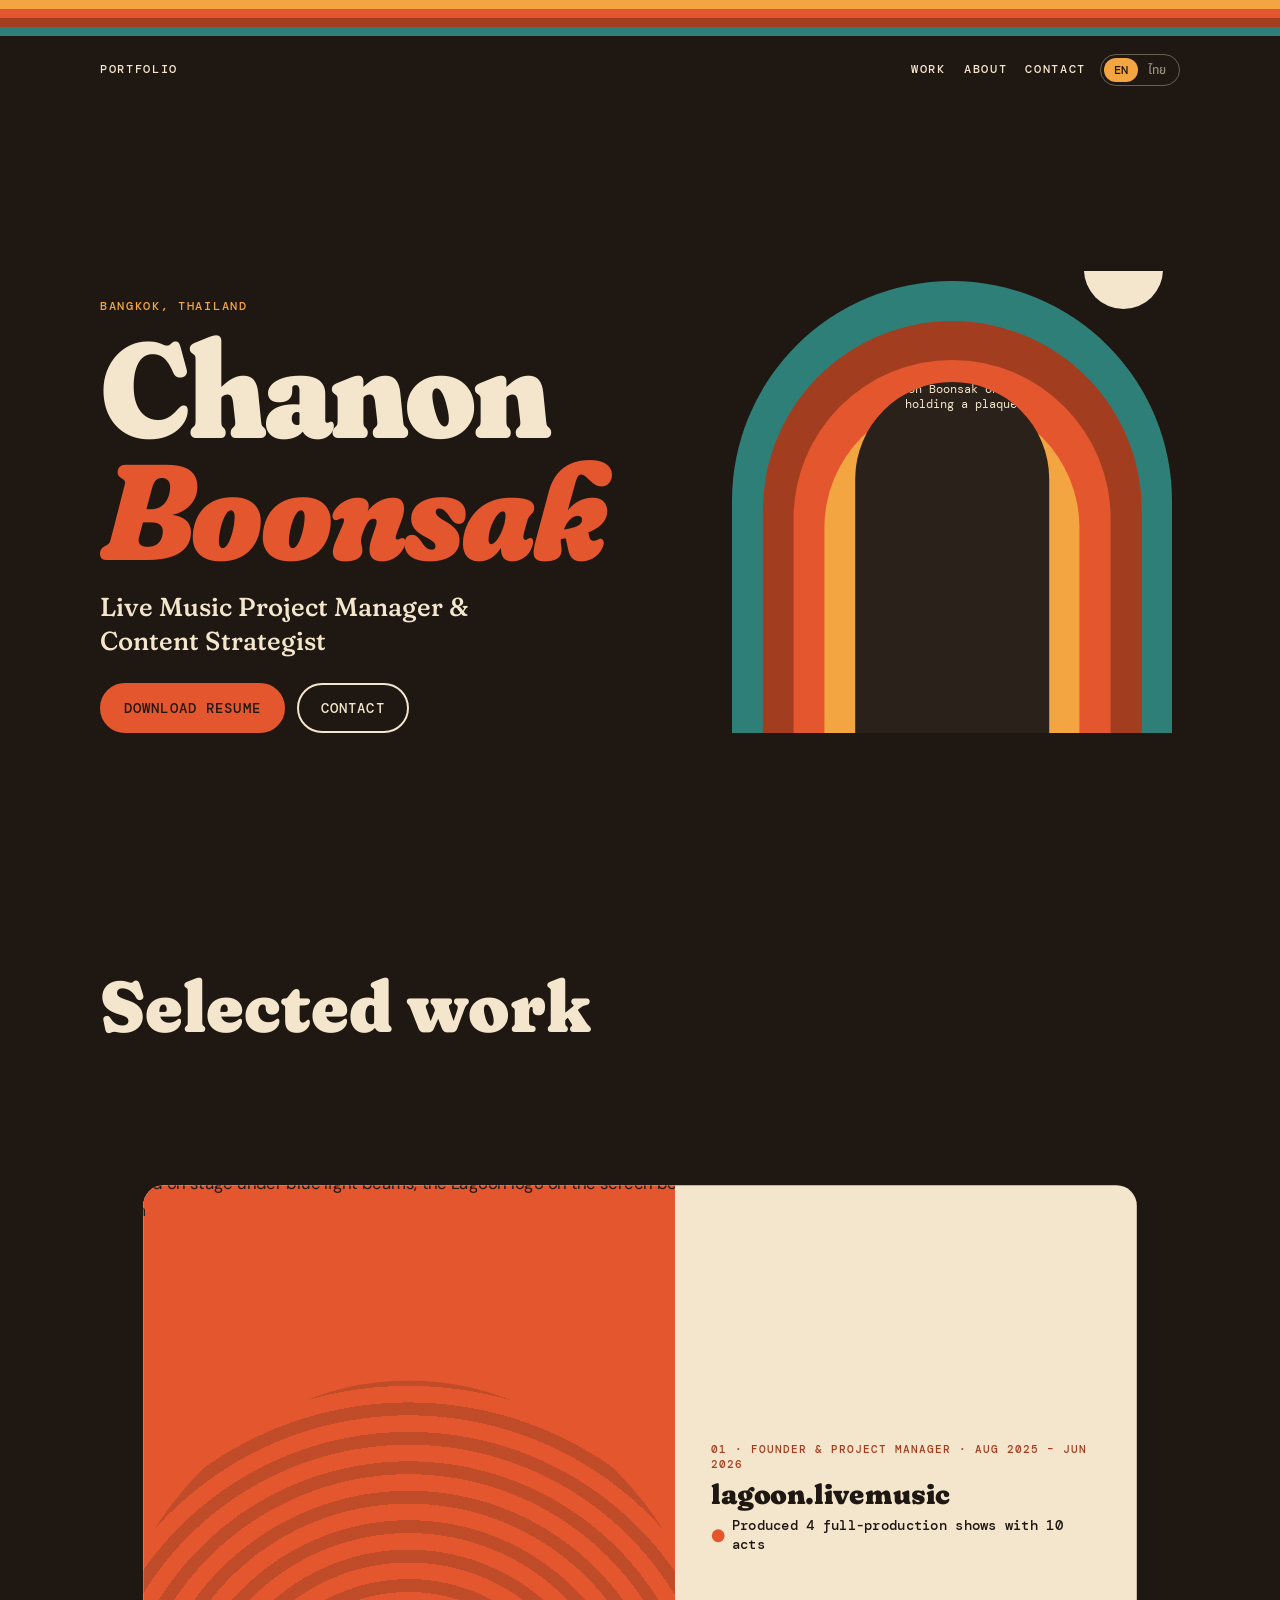
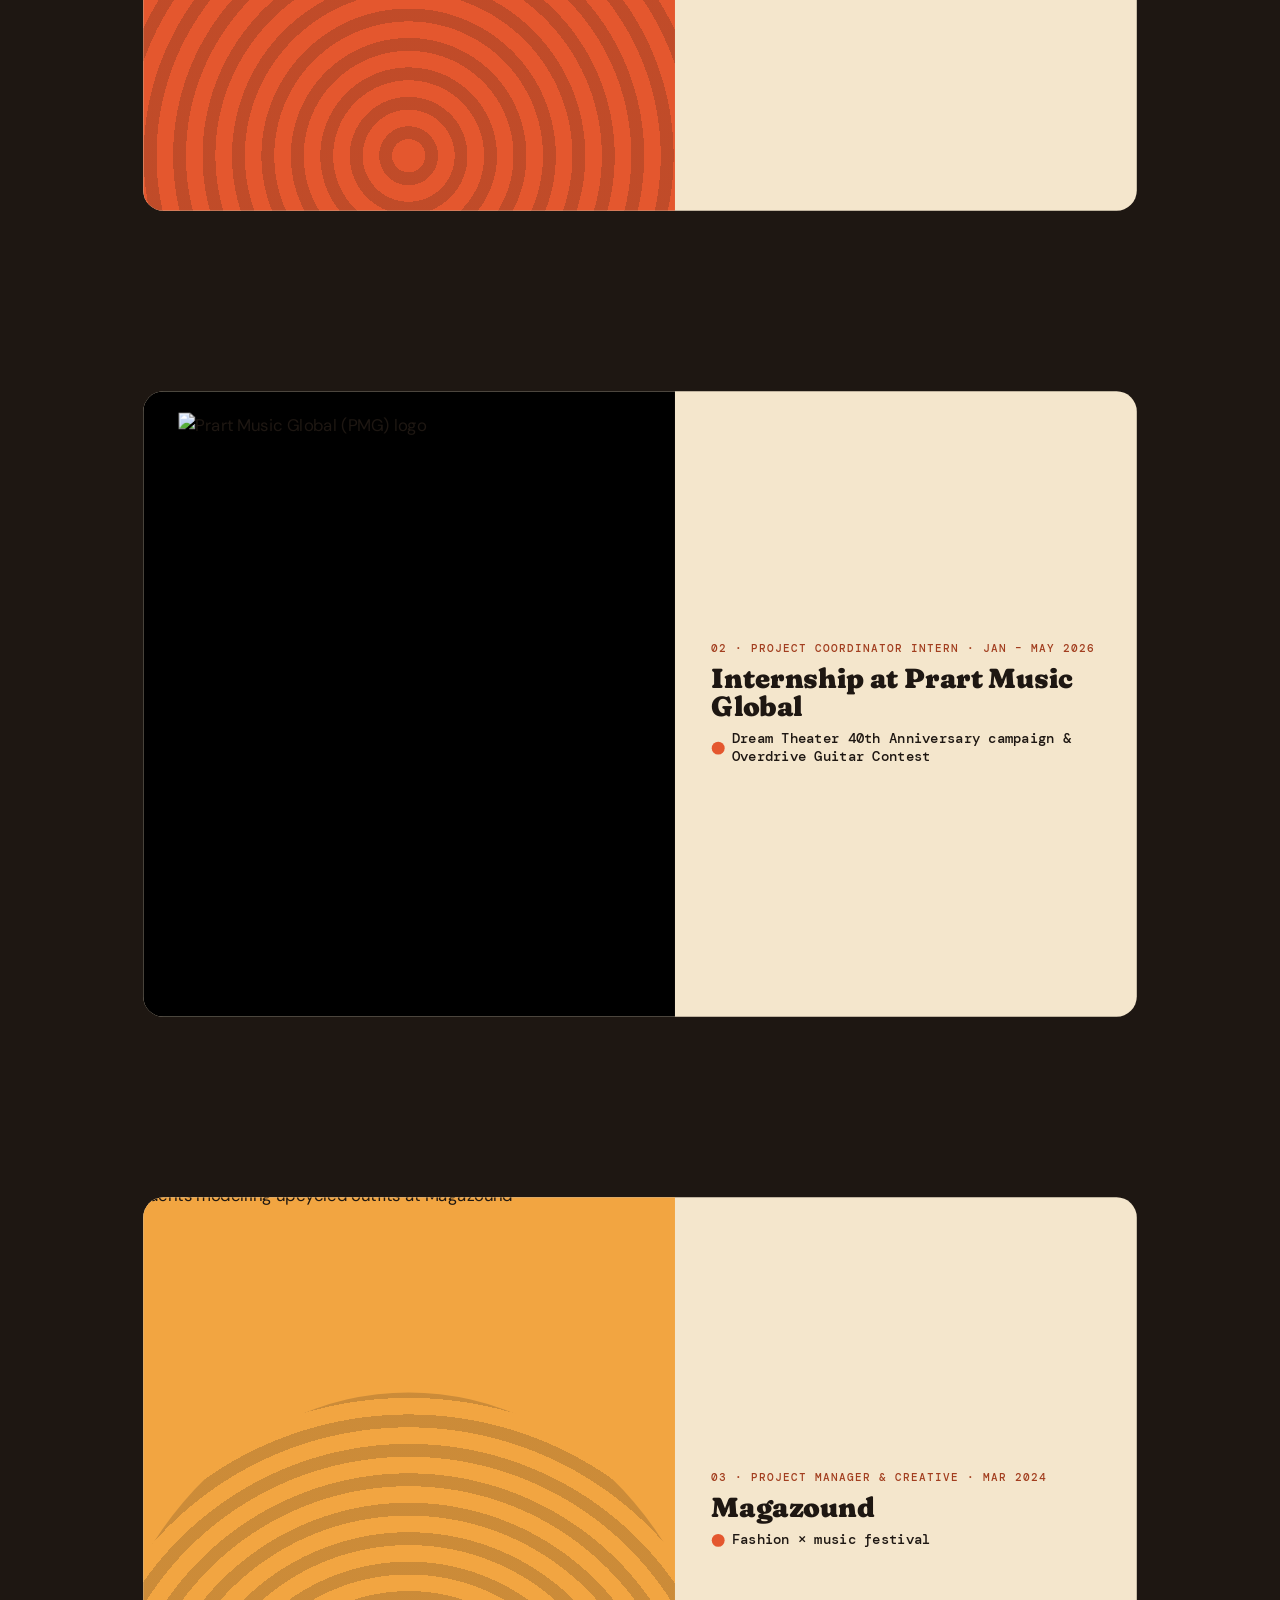
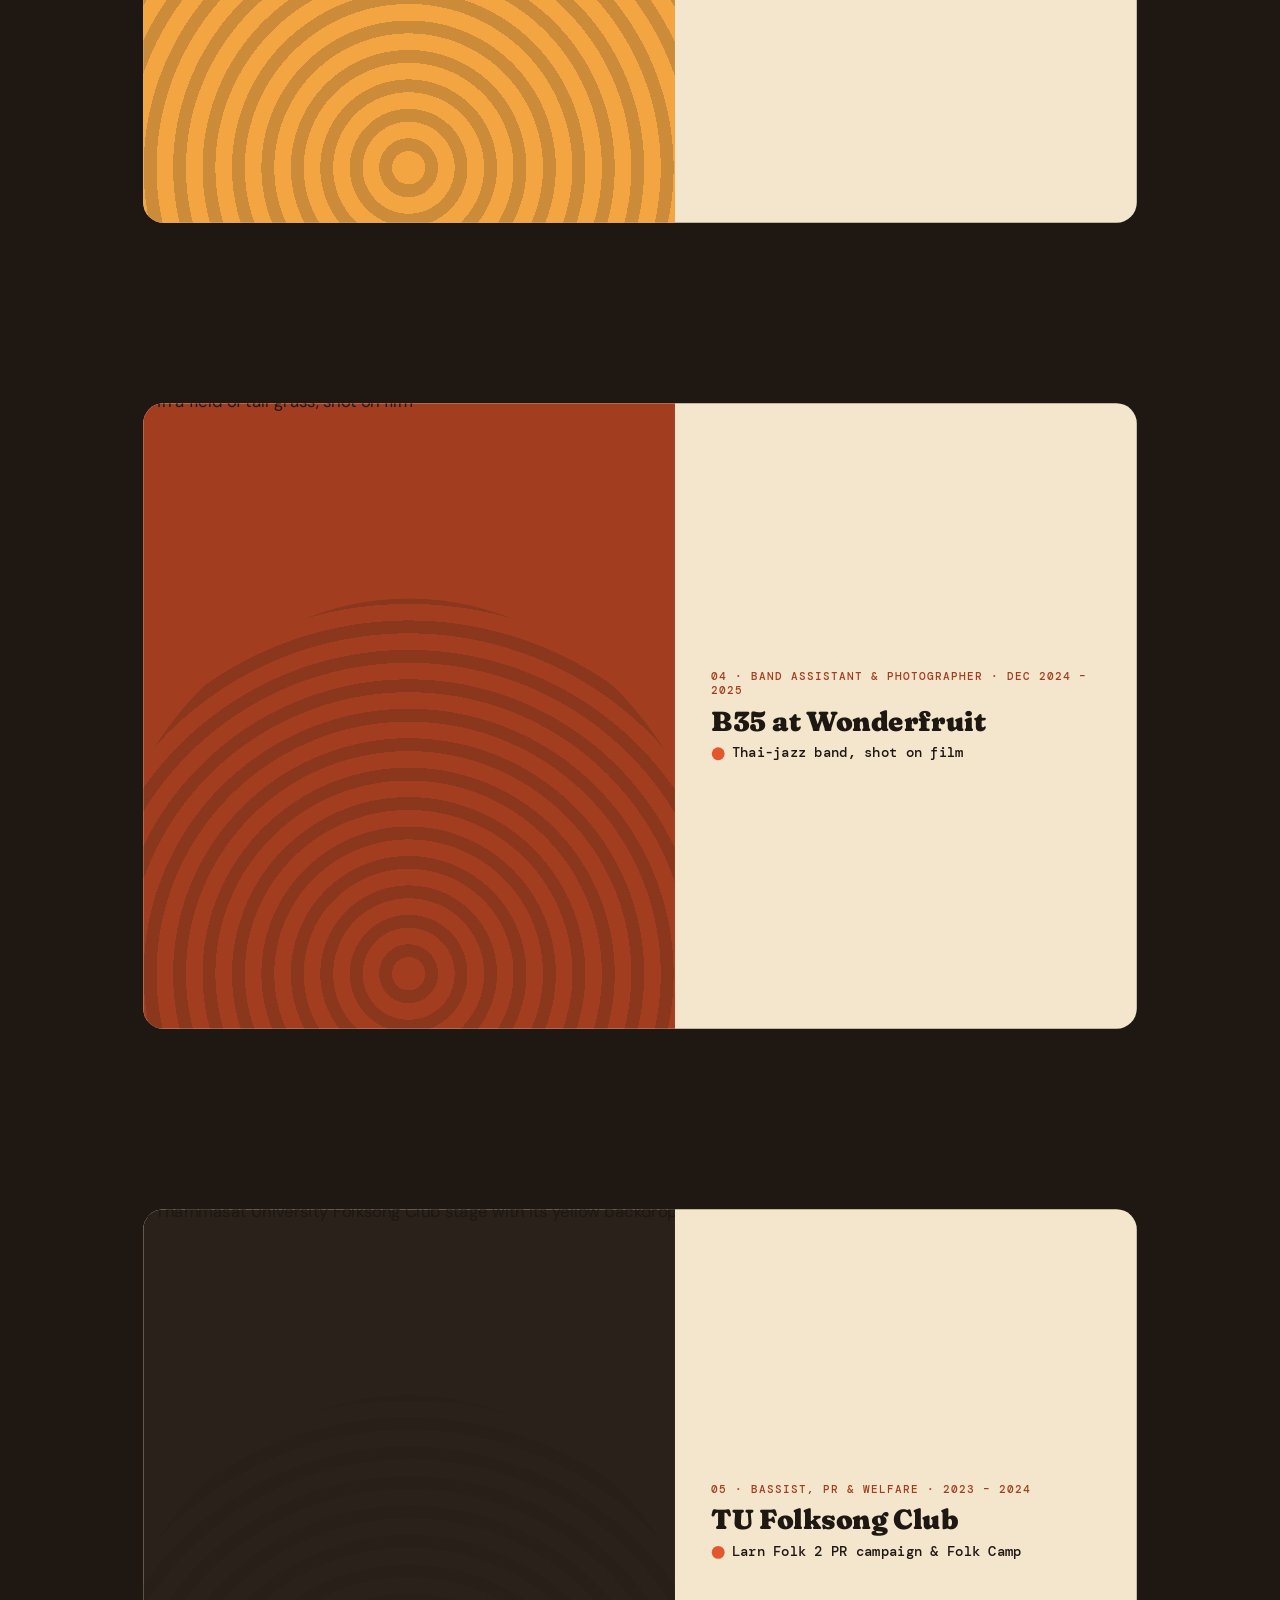
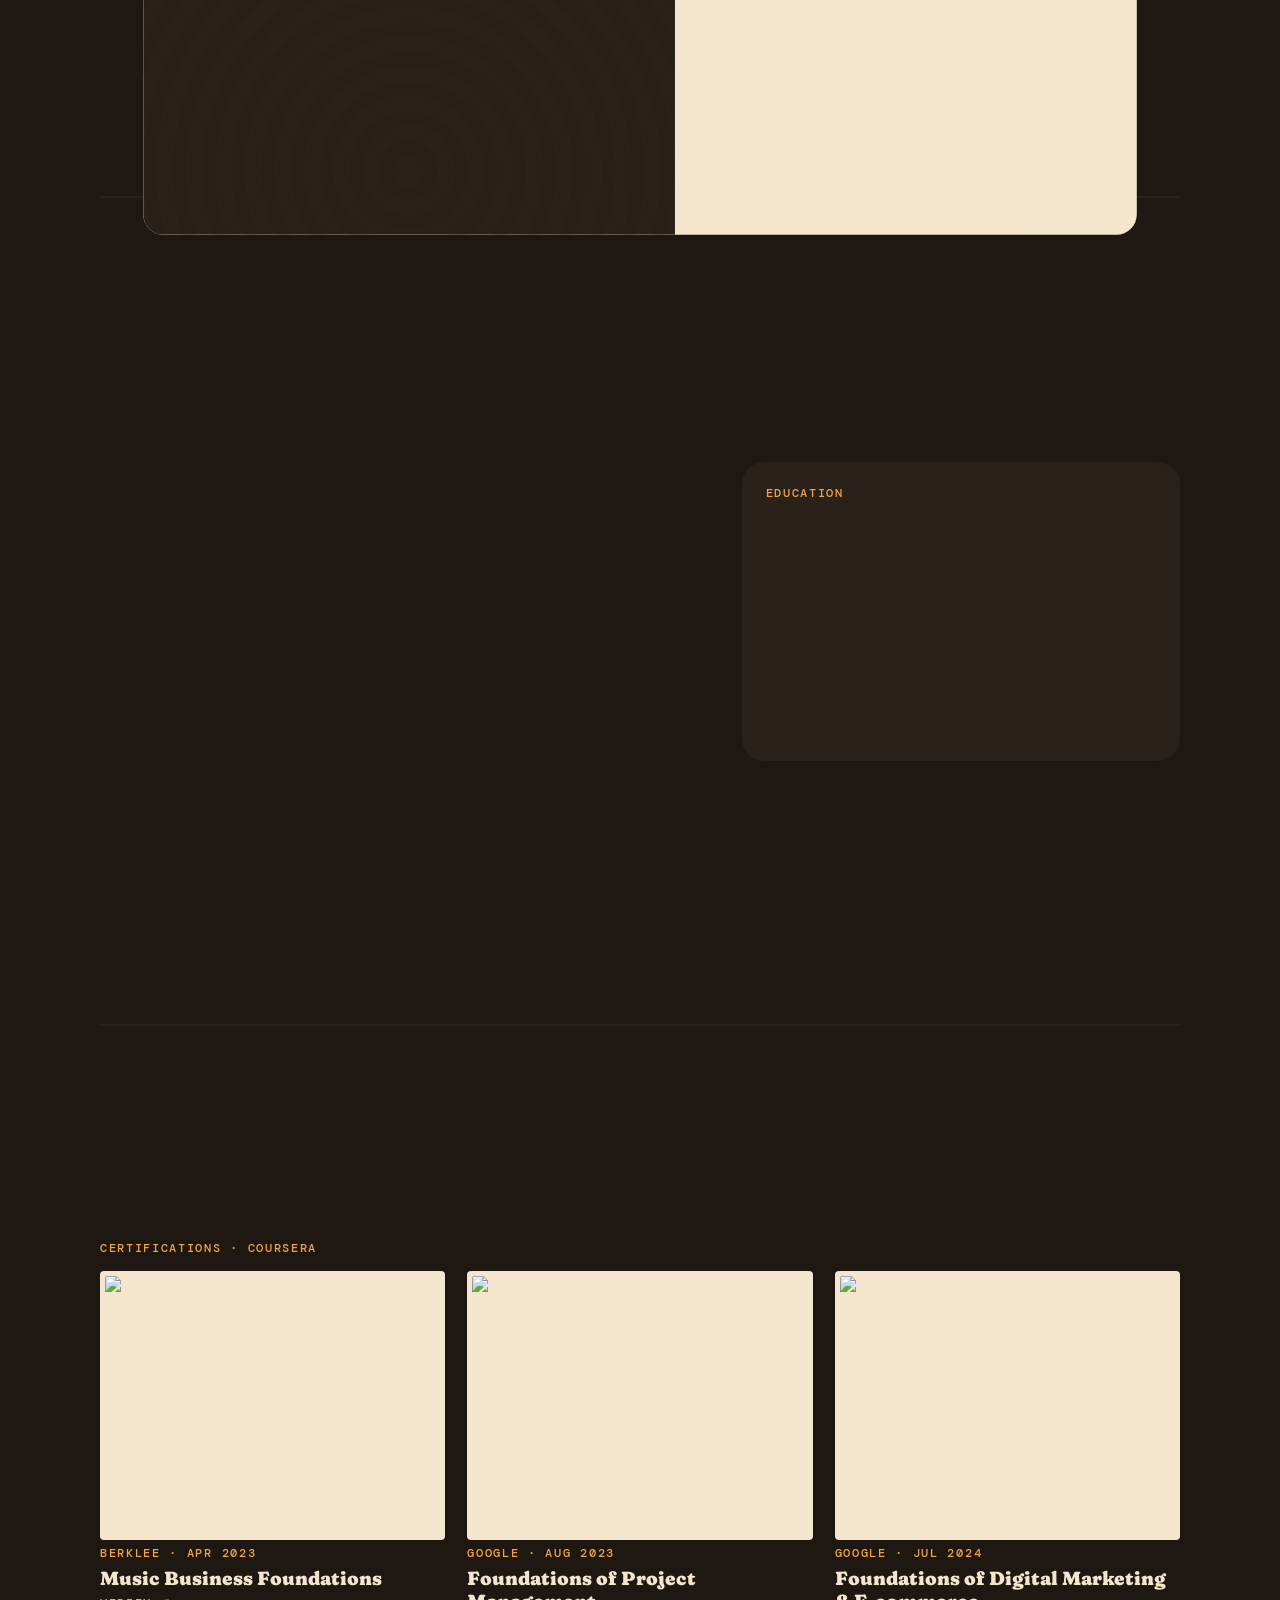
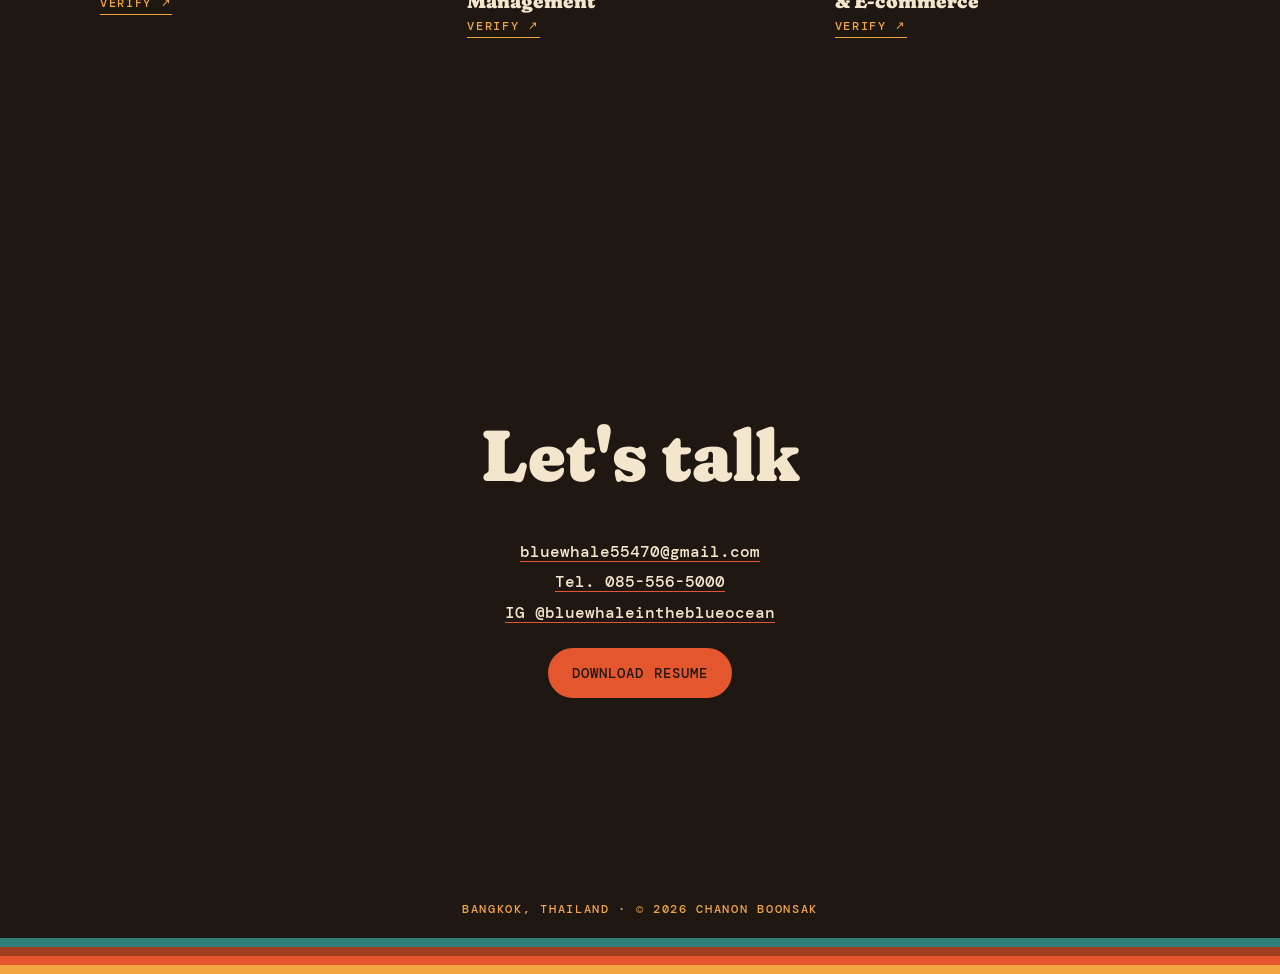
==== index.html @ a5577409 "Experiment: certs slide, no sideways scroll, slides fit screens better Co-Authored-By: Claude Opus 5" ====
<!DOCTYPE html>
<html lang="en" class="snap-home">
<head>
  <meta charset="utf-8">
  <meta name="viewport" content="width=device-width, initial-scale=1">
  <title data-i18n="home.title">Chanon Boonsak (Bluewhale) — Portfolio</title>
  <meta name="description" content="Bangkok-based live music project manager and content strategist. Founder of lagoon.livemusic, content for Dream Theater's 40th Anniversary show at Prart Music Global, and more.">
  <meta property="og:type" content="website">
  <meta property="og:site_name" content="Chanon Boonsak · Portfolio">
  <meta property="og:title" content="Chanon Boonsak (Bluewhale) — Portfolio">
  <meta property="og:description" content="Bangkok-based live music project manager and content strategist. Founder of lagoon.livemusic, content for Dream Theater's 40th Anniversary show at Prart Music Global, and more.">
  <meta property="og:url" content="https://whalito21.github.io/portfolio/">
  <meta property="og:image" content="https://whalito21.github.io/portfolio/assets/images/og-image.jpg">
  <meta property="og:image:width" content="1200">
  <meta property="og:image:height" content="630">
  <meta name="twitter:card" content="summary_large_image">
  <link rel="icon" href="assets/favicon.svg" type="image/svg+xml">
  <link rel="preconnect" href="https://fonts.googleapis.com">
  <link rel="preconnect" href="https://fonts.gstatic.com" crossorigin>
  <link href="https://fonts.googleapis.com/css2?family=Fraunces:opsz,wght,SOFT,WONK@9..144,500..900,100,1&family=DM+Mono:wght@400;500&family=DM+Sans:opsz,wght@9..40,400..600&family=Anuphan:wght@400..600&family=Chonburi&display=swap" rel="stylesheet">
  <link rel="stylesheet" href="css/styles.css?v=52">
  <script>try{if(localStorage.getItem('lang')==='th'){document.documentElement.lang='th';document.documentElement.classList.add('i18n-pending')}}catch(e){}</script>
</head>
<body>
  <div class="stripes" aria-hidden="true"></div>

  <div class="wrap">
    <header class="bar">
      <a class="label" href="#top" data-i18n="nav.portfolio">Portfolio</a>
      <nav class="label" aria-label="Main">
        <a href="#work" data-i18n="nav.work">Work</a>
        <a href="#about" data-i18n="nav.about">About</a>
        <a href="#contact" data-i18n="nav.contact">Contact</a>
      </nav>
      <button class="lang-toggle" type="button" aria-label="เปลี่ยนเป็นภาษาไทย"><span lang="en">EN</span><span lang="th">ไทย</span></button>
    </header>

    <main id="top">
      <!-- HERO -->
      <section class="hero">
        <div class="hero__text">
          <span class="label" data-i18n="home.where">Bangkok, Thailand</span>
          <h1 class="name-swap" aria-label="Chanon Boonsak, ชนน บุญศักดิ์">
            <span class="name-swap__en" lang="en" aria-hidden="true">Chanon<br><em>Boonsak</em></span>
            <span class="name-swap__th" lang="th" aria-hidden="true">ชนน<br><em>บุญศักดิ์</em></span>
          </h1>
          <p class="hero__role">Live Music Project Manager &amp; Content Strategist</p>
          <div class="cta">
            <a class="btn btn--solid" href="resume.pdf" download data-i18n="home.resume">Download Resume</a>
            <a class="btn" href="#contact" data-i18n="home.contactBtn">Contact</a>
          </div>
        </div>
        <div class="arch">
          <div class="arch__ring"></div>
          <div class="arch__ring"></div>
          <div class="arch__ring"></div>
          <div class="arch__ring"></div>
          <div class="arch__ring arch__photo"><img src="assets/images/home/me.jpg?v=3" width="450" height="810" alt="Chanon Boonsak on stage holding a plaque"></div>
          <div class="arch__sun"></div>
        </div>
      </section>

      <!-- SELECTED WORK -->
      <section class="work" id="work">
        <h2 class="section-title" data-i18n="home.work">Selected work</h2>
        <div class="cards">
          <a class="card" href="projects/lagoon.html">
            <div class="card__cover cover--orange"><img src="assets/images/lagoon/stage-lagoon-beams.jpg" width="1200" height="800" loading="lazy" alt="Band on stage under blue light beams, the Lagoon logo on the screen behind them"></div>
            <div class="card__meta">
              <span class="label" data-i18n="home.c1.meta">01 · Founder &amp; Project Manager · Aug 2025 – Jun 2026</span>
              <h3>lagoon.livemusic</h3>
              <span class="result" data-i18n="home.c1.result">Produced 4 full-production shows with 10 acts</span>
            </div>
          </a>

          <a class="card" href="projects/pmg-dream-theater.html">
            <div class="card__cover cover--teal card__cover--logo"><img src="assets/images/pmg/pmg-logo.jpg?v=2" width="600" height="433" loading="lazy" alt="Prart Music Global (PMG) logo"></div>
            <div class="card__meta">
              <span class="label" data-i18n="home.c2.meta">02 · Project Coordinator Intern · Jan – May 2026</span>
              <h3 data-i18n="home.c2.title">Internship at Prart Music Global</h3>
              <span class="result" data-i18n="home.c2.result">Dream Theater 40th Anniversary campaign &amp; Overdrive Guitar Contest</span>
            </div>
          </a>

          <a class="card" href="projects/magazound.html">
            <div class="card__cover cover--mustard"><img src="assets/images/magazound/fashion-show.jpg" width="1200" height="800" loading="lazy" alt="Students modelling upcycled outfits at Magazound"></div>
            <div class="card__meta">
              <span class="label" data-i18n="home.c3.meta">03 · Project Manager &amp; Creative · Mar 2024</span>
              <h3>Magazound</h3>
              <span class="result" data-i18n="home.c3.result">Fashion × music festival</span>
            </div>
          </a>

          <a class="card" href="projects/b35.html">
            <div class="card__cover cover--rust"><img src="assets/images/b35/film-410030.jpg" width="1200" height="795" loading="lazy" alt="B35 in a field of tall grass, shot on film"></div>
            <div class="card__meta">
              <span class="label" data-i18n="home.c4.meta">04 · Band Assistant &amp; Photographer · Dec 2024 – 2025</span>
              <h3 data-i18n="home.c4.title">B35 at Wonderfruit</h3>
              <span class="result" data-i18n="home.c4.result">Thai-jazz band, shot on film</span>
            </div>
          </a>

          <a class="card" href="projects/tu-folksong.html">
            <div class="card__cover cover--night"><img src="assets/images/tu-folksong/stage.jpg" width="1400" height="1050" loading="lazy" alt="The Thammasat University Folksong Club stage with its yellow backdrop"></div>
            <div class="card__meta">
              <span class="label" data-i18n="home.c5.meta">05 · Bassist, PR &amp; Welfare · 2023 – 2024</span>
              <h3 data-i18n="home.c5.title">TU Folksong Club</h3>
              <span class="result" data-i18n="home.c5.result">Larn Folk 2 PR campaign &amp; Folk Camp</span>
            </div>
          </a>
        </div>
      </section>

      <!-- ABOUT -->
      <section class="about" id="about">
        <div class="about__text">
          <h2 class="section-title" data-i18n="home.about">About</h2>
        </div>
        <aside class="edu">
          <span class="label" data-i18n="home.edu">Education</span>
          <div class="school">
            <img class="school__logo" src="assets/images/about/su.png" width="180" height="180" loading="lazy" alt="Silpakorn University emblem">
            <div>
              <h3 data-i18n="home.su">Silpakorn University, Faculty of Music</h3>
              <p data-i18n="home.su.degree">Bachelor of Arts (B.A.), Music and Entertainment Business</p>
              <p class="label" data-i18n="home.su.years">2022 – 2026 · GPAX 3.56</p>
            </div>
          </div>
          <div class="school">
            <img class="school__logo" src="assets/images/about/skw.png" width="180" height="180" loading="lazy" alt="Suankularb Wittayalai School emblem">
            <div>
              <h3 data-i18n="home.skw">Suankularb Wittayalai School</h3>
              <p class="label" data-i18n="home.skw.level">High school</p>
            </div>
          </div>
        </aside>

      </section>

      <!-- CERTIFICATIONS -->
      <section class="certs-slide" aria-label="Certifications">
        <div class="certs">
          <span class="label" data-i18n="home.certs">Certifications · Coursera</span>
          <ul>
            <li>
              <a class="certs__img" href="assets/images/about/cert-berklee-music-business.jpg" data-lightbox><img src="assets/images/about/cert-berklee-music-business.jpg" width="1870" height="1445" loading="lazy" alt="Coursera certificate: Music Business Foundations, Berklee, April 2023"></a>
              <span class="label" data-i18n="home.cert1.meta">Berklee · Apr 2023</span>
              <h3>Music Business Foundations</h3>
              <a class="certs__verify label" href="https://coursera.org/verify/JDFWFA7GPC72" target="_blank" rel="noopener" data-i18n="home.verify">Verify ↗</a>
            </li>
            <li>
              <a class="certs__img" href="assets/images/about/cert-google-project-management.jpg" data-lightbox><img src="assets/images/about/cert-google-project-management.jpg" width="1870" height="1445" loading="lazy" alt="Coursera certificate: Foundations of Project Management, Google, August 2023"></a>
              <span class="label" data-i18n="home.cert2.meta">Google · Aug 2023</span>
              <h3>Foundations of Project Management</h3>
              <a class="certs__verify label" href="https://coursera.org/verify/6WUXYUPDFS67" target="_blank" rel="noopener" data-i18n="home.verify">Verify ↗</a>
            </li>
            <li>
              <a class="certs__img" href="assets/images/about/cert-google-digital-marketing.jpg" data-lightbox><img src="assets/images/about/cert-google-digital-marketing.jpg" width="1870" height="1445" loading="lazy" alt="Coursera certificate: Foundations of Digital Marketing and E-commerce, Google, July 2024"></a>
              <span class="label" data-i18n="home.cert3.meta">Google · Jul 2024</span>
              <h3>Foundations of Digital Marketing &amp; E-commerce</h3>
              <a class="certs__verify label" href="https://coursera.org/verify/NZZ3KZNKG7FP" target="_blank" rel="noopener" data-i18n="home.verify">Verify ↗</a>
            </li>
          </ul>
        </div>
      </section>

      <!-- CONTACT -->
      <section class="contact" id="contact">
        <h2 class="section-title" data-i18n="home.talk">Let's talk</h2>
        <ul class="contact__links">
          <li><a href="mailto:bluewhale55470@gmail.com">bluewhale55470@gmail.com</a></li>
          <li><a href="tel:+66855565000" data-i18n="home.tel">Tel. 085-556-5000</a></li>
          <li><a href="https://www.instagram.com/bluewhaleintheblueocean/" target="_blank" rel="noopener">IG @bluewhaleintheblueocean</a></li>
        </ul>
        <div class="cta">
          <a class="btn btn--solid" href="resume.pdf" download data-i18n="home.resume">Download Resume</a>
        </div>
      </section>
    </main>

    <footer class="footer label" data-i18n="footer">Bangkok, Thailand · © 2026 Chanon Boonsak</footer>
  </div>

  <div class="stripes stripes--bottom" aria-hidden="true"></div>
  <dialog class="lightbox" id="lightbox" aria-label="Image preview">
    <button class="lightbox__close" type="button" aria-label="Close">×</button>
    <img src="" alt="">
  </dialog>

  <script src="js/main.js?v=6"></script>
  <script src="js/i18n.js?v=13"></script>
  <script src="js/motion.js?v=1"></script>
</body>
</html>
---- css/styles.css ----
/* ==========================================================
   Bluewhale Portfolio — "Seventies Stage"
   Retro geometry: sunset stripes, arches, concentric rings
   ========================================================== */

:root {
  --night: #1E1712;
  --night-2: #2A211A;
  --cream: #F4E6CC;
  --orange: #E4572E;
  --mustard: #F2A541;
  --rust: #A23E1F;
  --teal: #2F7F79;

  --display: "Fraunces", "Chonburi", Georgia, serif;
  --body: "DM Sans", "Anuphan", system-ui, -apple-system, sans-serif;
  --mono: "DM Mono", "Anuphan", ui-monospace, Menlo, monospace;

  --radius: 22px;
}

* { box-sizing: border-box; }
html { scroll-behavior: smooth; }
body {
  margin: 0;
  background: var(--night);
  color: var(--cream);
  font: 16px/1.6 var(--body);
  -webkit-font-smoothing: antialiased;
}
img { max-width: 100%; display: block; }
a { color: inherit; }

.wrap { max-width: 1120px; margin: 0 auto; padding-inline: 20px; }

h1, h2, h3 {
  font-family: var(--display);
  font-weight: 900;
  font-variation-settings: "SOFT" 100, "WONK" 1;
  margin: 0;
}

.label {
  font: 500 12px/1.3 var(--mono);
  letter-spacing: .14em;
  text-transform: uppercase;
  color: var(--mustard);
}

/* Placeholder for copy you still need to write. Search "todo" to find them all. */
.todo {
  display: inline-block;
  border: 2px dashed var(--mustard);
  border-radius: 6px;
  padding: 6px 10px;
  background: rgba(242, 165, 65, .08);
  color: var(--mustard);
  font: 14px/1.4 var(--mono);
}

.section-title { font-size: clamp(40px, 9vw, 72px); line-height: .95; margin-bottom: 28px; }

/* ---------- stripes + header ---------- */
.stripes {
  height: 36px;
  background: linear-gradient(var(--mustard) 0 25%, var(--orange) 25% 50%, var(--rust) 50% 75%, var(--teal) 75%);
}
.stripes--bottom { transform: scaleY(-1); }

.bar { display: flex; justify-content: space-between; align-items: center; padding-block: 18px; }
.bar nav { display: flex; gap: 18px; }
.bar a { color: var(--cream); text-decoration: none; }
.bar a:hover { color: var(--mustard); }

/* ---------- buttons ---------- */
.cta { display: flex; flex-wrap: wrap; gap: 12px; margin-top: 24px; }
.btn {
  font: 500 14px/1 var(--mono);
  letter-spacing: .08em;
  text-transform: uppercase;
  padding: 16px 22px;
  border: 2px solid var(--cream);
  border-radius: 999px;
  color: var(--cream);
  text-decoration: none;
  transition: background .15s, color .15s;
}
.btn:hover { background: var(--cream); color: var(--night); }
.btn--solid { background: var(--orange); border-color: var(--orange); color: var(--night); }
.btn--solid:hover { background: var(--mustard); border-color: var(--mustard); }

/* ---------- hero ---------- */
.hero { display: grid; gap: 32px; padding-block: 28px 56px; }
.hero h1 { font-size: clamp(56px, 14vw, 136px); line-height: .9; letter-spacing: -.02em; margin: 10px 0 20px; }
.hero h1 em { font-style: italic; color: var(--orange); }
.hero__lines { display: grid; gap: 12px; justify-items: start; }

.arch { position: relative; width: 100%; max-width: 440px; aspect-ratio: 1 / 1.05; justify-self: center; }
.arch__ring { position: absolute; left: 50%; bottom: 0; transform: translateX(-50%); border-radius: 999px 999px 0 0; overflow: hidden; }
.arch__ring:nth-child(1) { width: 100%; height: 100%; background: var(--teal); }
.arch__ring:nth-child(2) { width: 86%;  height: 94%;  background: var(--rust); }
.arch__ring:nth-child(3) { width: 72%;  height: 88%;  background: var(--orange); }
.arch__ring:nth-child(4) { width: 58%;  height: 82%;  background: var(--mustard); }
.arch__photo {
  width: 44%; height: 76%;
  background: var(--night-2);
  display: grid; place-items: center; text-align: center;
  font: 12px/1.3 var(--mono); padding: 8px;
}
.arch__photo { padding: 0; }
.arch__photo img { width: 100%; height: 100%; object-fit: cover; object-position: 50% 20%; }
.arch__sun { position: absolute; top: 4%; right: 2%; width: 18%; aspect-ratio: 1; border-radius: 50%; background: var(--cream); }

/* ---------- key numbers ---------- */
.numbers { display: grid; grid-template-columns: 1fr 1fr; gap: 14px; padding-block: 8px 24px; }
.stat { position: relative; overflow: hidden; background: var(--night-2); border-radius: 18px; padding: 22px 18px; }
.stat b {
  display: block;
  font: 900 clamp(30px, 8vw, 60px)/1 var(--display);
  font-variation-settings: "SOFT" 100, "WONK" 1;
  color: var(--cream);
  margin-bottom: 8px;
}
.stat::after {
  content: "";
  position: absolute; right: -28px; bottom: -28px;
  width: 80px; height: 80px; border-radius: 50%;
  background: radial-gradient(circle, var(--night-2) 0 30%, var(--c) 30% 45%, var(--night-2) 45% 60%, var(--c) 60% 75%, transparent 75%);
}
.stat:nth-child(1) { --c: var(--orange); }
.stat:nth-child(2) { --c: var(--mustard); }
.stat:nth-child(3) { --c: var(--teal); }
.stat:nth-child(4) { --c: var(--rust); }

/* ---------- project cards ---------- */
.work { padding-block: 48px 72px; }
.cards { display: grid; gap: 22px; }
.card {
  display: grid;
  background: var(--cream);
  color: var(--night);
  border-radius: var(--radius);
  overflow: hidden;
  text-decoration: none;
  transition: transform .15s;
}
.card:hover { transform: rotate(-.6deg) translateY(-3px); }
.card__cover { position: relative; aspect-ratio: 16 / 10; display: grid; place-items: center; overflow: hidden; }
.card__cover img { position: absolute; inset: 0; width: 100%; height: 100%; object-fit: cover; }
.card__cover::before {
  content: "";
  position: absolute; left: -10%; right: -10%; bottom: -60%; height: 120%;
  border-radius: 50%;
  background: repeating-radial-gradient(circle, transparent 0 18px, rgba(30, 23, 18, .18) 18px 32px);
}
.card__cover .label { position: relative; z-index: 1; background: var(--night); color: var(--cream); padding: 6px 10px; border-radius: 999px; }
.cover--orange  { background: var(--orange); }
.cover--teal    { background: var(--teal); }
.cover--mustard { background: var(--mustard); }
.cover--rust    { background: var(--rust); }
.cover--night   { background: var(--night-2); }

.card__meta { padding: 20px; display: grid; gap: 10px; justify-items: start; }
.card__meta .label { color: var(--rust); }
.card__meta h3 { font-size: 30px; line-height: 1; }
.card__meta .todo { color: var(--rust); border-color: var(--rust); background: rgba(162, 62, 31, .06); }
.result { display: inline-flex; gap: 8px; align-items: center; font: 500 15px/1.3 var(--mono); }
.result::before { content: ""; flex: none; width: 14px; height: 14px; border-radius: 50%; background: var(--orange); }

/* ---------- about ---------- */
.about { padding-block: 56px; border-top: 2px solid var(--night-2); display: grid; gap: 28px; }
.about__text { display: grid; gap: 12px; justify-items: start; }
.edu { background: var(--night-2); border-radius: var(--radius); padding: 24px; display: grid; gap: 8px; align-content: start; }
.edu h3 { font-size: 24px; line-height: 1.15; }
.edu p { margin: 0; }

/* ---------- contact ---------- */
.contact { padding-block: 56px 72px; text-align: center; }
.contact .cta { justify-content: center; }
.contact__links { list-style: none; padding: 0; margin: 24px 0 0; display: grid; gap: 8px; font: 500 16px/1.4 var(--mono); }
.contact__links a { text-decoration-color: var(--orange); text-underline-offset: 4px; overflow-wrap: anywhere; }

.footer { padding-block: 20px; text-align: center; }

/* ---------- wider screens ---------- */
@media (min-width: 760px) {
  .hero { grid-template-columns: 1.3fr 1fr; align-items: end; padding-block: 48px 80px; }
  .numbers { grid-template-columns: repeat(4, 1fr); }
  .cards { grid-template-columns: 1fr 1fr; }
  .cards .card:first-child { grid-column: 1 / -1; grid-template-columns: 1.2fr 1fr; }
  .cards .card:first-child .card__cover { aspect-ratio: auto; min-height: 320px; }
  .about { grid-template-columns: 1.4fr 1fr; }
}

@media (prefers-reduced-motion: reduce) {
  html { scroll-behavior: auto; }
  .card, .btn { transition: none; }
}

/* ==========================================================
   Case study pages (projects/*.html)
   ========================================================== */

.back { color: var(--cream); text-decoration: none; }
.back:hover { color: var(--mustard); }

.cs-hero { display: grid; gap: 32px; padding-block: 24px 48px; }
.cs-hero h1 { font-size: clamp(40px, 11vw, 88px); line-height: .95; letter-spacing: -.02em; margin: 10px 0 24px; overflow-wrap: anywhere; }
.cs-logo { width: min(260px, 70%); height: auto; margin-top: 16px; }

.cs-meta { display: grid; grid-template-columns: 1fr 1fr; gap: 16px 20px; margin: 0; }
.cs-meta dt { font: 500 11px/1.3 var(--mono); letter-spacing: .14em; text-transform: uppercase; color: var(--mustard); }
.cs-meta dd { margin: 4px 0 0; }

/* hero photo in the same arch shape as the home page */
.cs-hero__photo { width: 100%; max-width: 420px; justify-self: center; aspect-ratio: 4 / 5; border-radius: 999px 999px 0 0; overflow: hidden; border: 10px solid var(--orange); outline: 10px solid var(--mustard); }
.cs-hero__photo img { width: 100%; height: 100%; object-fit: cover; object-position: 50% 15%; }

.stat b.stat__long { font-size: clamp(24px, 6.5vw, 48px); }

.cs-section { display: grid; gap: 20px; padding-block: 56px; border-top: 1px solid rgba(243, 231, 207, .12); }
.cs-section h2 { font-size: clamp(32px, 7vw, 52px); line-height: 1; }
.cs-section__body { display: grid; gap: 20px; justify-items: start; max-width: 660px; font-size: 17px; line-height: 1.7; }
.cs-section__body p { margin: 0; }

.did { list-style: none; padding: 0; margin: 0; display: grid; gap: 20px; counter-reset: did; }
.did li { position: relative; padding-left: 52px; padding-top: 4px; counter-increment: did; }
.did li::before {
  content: counter(did, decimal-leading-zero);
  position: absolute; left: 0; top: 0;
  width: 34px; height: 34px; border-radius: 50%;
  display: grid; place-items: center;
  background: var(--orange); color: var(--night);
  font: 500 12px/1 var(--mono);
}

.facts { list-style: none; padding: 0; margin: 0; display: grid; width: 100%; border-top: 1px solid rgba(243, 231, 207, .14); }
.facts li { display: grid; gap: 4px 24px; align-items: baseline; padding: 16px 0; border-bottom: 1px solid rgba(243, 231, 207, .14); }
.facts strong { font: 800 clamp(26px, 5vw, 34px)/1 var(--display); font-variation-settings: "SOFT" 100, "WONK" 1; color: var(--mustard); white-space: nowrap; }
.facts span { color: rgba(243, 231, 207, .82); }

/* key takeaway: the one line a reader should remember */
.takeaway { margin: 12px 0 0; padding: 28px 28px 28px 32px; background: var(--night-2); border-radius: var(--radius); position: relative; overflow: hidden; }
.takeaway::before { content: ""; position: absolute; left: 0; top: 0; bottom: 0; width: 6px; background: linear-gradient(var(--mustard), var(--orange), var(--teal)); }
.takeaway .label { display: block; margin-bottom: 12px; }
.takeaway blockquote { margin: 0; }
.takeaway p { margin: 0; font: 500 clamp(19px, 2.4vw, 23px)/1.5 var(--display); font-variation-settings: "SOFT" 100, "WONK" 0; color: var(--cream); }

/* gallery */
.gallery-group { padding-block: 12px 28px; }
.gallery-group h3 { font-size: 24px; margin-bottom: 16px; }
.gallery { columns: 2; column-gap: 12px; }
.gallery figure { margin: 0 0 12px; break-inside: avoid; }
.gallery img { width: 100%; height: auto; border-radius: 14px; background: var(--night-2); }
.gallery figcaption { font: 500 12px/1.3 var(--mono); letter-spacing: .06em; color: var(--mustard); margin-top: 6px; }

/* next project */
.next { display: grid; gap: 6px; margin-block: 32px 64px; padding: 28px 84px 28px 24px; border-radius: var(--radius); background: var(--cream); color: var(--night); text-decoration: none; position: relative; overflow: hidden; }
.next .label { color: var(--rust); }
.next h2 { font-size: clamp(32px, 8vw, 56px); line-height: 1; }
.next::after { content: "→"; position: absolute; right: 22px; top: 50%; transform: translateY(-50%); font: 900 48px/1 var(--display); color: var(--orange); transition: transform .15s; }
.next:hover::after { transform: translate(6px, -50%); }

@media (min-width: 760px) {
  .cs-hero { grid-template-columns: 1.3fr 1fr; align-items: end; padding-block: 48px 72px; }
  .cs-meta { grid-template-columns: repeat(4, auto); justify-content: start; gap: 20px 36px; }
  .cs-section { grid-template-columns: 1fr 2fr; gap: 32px; }
  .gallery { columns: 3; column-gap: 16px; }
  .gallery figure { margin-bottom: 16px; }
}

/* ==========================================================
   Lagoon theme — only on projects/lagoon.html
   Colours sampled from lagoon.livemusic posters and IG content
   ========================================================== */
.theme-lagoon {
  --night: #0D0D0D;    /* near-black */
  --night-2: #1B1B1B;
  --cream: #F3E7CF;    /* poster sand/cream */
  --orange: #E8664A;   /* coral lettering */
  --mustard: #F2B84B;  /* sun */
  --rust: #B8452E;
  --teal: #3FA7A3;     /* lagoon water */
}

/* keep long words from stretching grid columns past the screen */
.hero > *, .cs-hero > *, .cs-section > *, .about > * { min-width: 0; }

/* stat box that links out (e.g. Instagram) */
.stat--link { color: inherit; text-decoration: none; outline: 2px solid transparent; transition: outline-color .15s, transform .15s; }
.stat--link:hover, .stat--link:focus-visible { outline-color: var(--mustard); transform: translateY(-3px); }

/* keep stat text above the corner rings */
.stat > * { position: relative; z-index: 1; }

/* ---------- poster wall (Lagoon) ---------- */
.posters { position: relative; padding-block: 56px 64px; border-top: 2px solid var(--night-2); overflow: hidden; }
/* big setting sun behind the posters */
.posters::before {
  content: ""; position: absolute; z-index: 0;
  left: 50%; bottom: 0; width: min(100%, 880px); aspect-ratio: 1; transform: translate(-50%, 50%);
  border-radius: 50%;
  background: radial-gradient(circle, var(--mustard) 0 22%, transparent 22% 26%, var(--orange) 26% 34%, transparent 34% 38%, var(--rust) 38% 44%, transparent 44% 48%, var(--teal) 48% 52%, transparent 52%);
  opacity: .35;
}
.posters__head { position: relative; z-index: 1; margin-bottom: 36px; }
.posters__head h2 { font-size: clamp(40px, 9vw, 72px); line-height: .95; margin-top: 8px; }

.poster-wall { position: relative; z-index: 1; list-style: none; margin: 0; padding: 0 10px; display: grid; grid-template-columns: 1fr 1fr; gap: 36px 18px; }
.poster { position: relative; transform: rotate(var(--tilt)) translateY(var(--drop, 0)); transition: transform .25s ease; }
.poster:nth-child(1) { --tilt: -4deg; }
.poster:nth-child(2) { --tilt: 3deg;  --drop: 18px; }
.poster:nth-child(3) { --tilt: 2deg; }
.poster:nth-child(4) { --tilt: -3deg; --drop: 18px; }
.poster a { display: block; padding: 6px; background: var(--cream); border-radius: 4px; box-shadow: 0 14px 30px rgba(0, 0, 0, .45); }
.poster img { width: 100%; height: auto; border-radius: 2px; }
/* strip of tape */
.poster::before {
  content: ""; position: absolute; z-index: 2; top: -10px; left: 50%;
  width: 44%; height: 22px; transform: translateX(-50%) rotate(-3deg);
  background: rgba(242, 184, 75, .8);
}
/* round date sticker */
.poster__date {
  position: absolute; z-index: 4; left: -8px; top: 18%;
  width: 62px; height: 62px; border-radius: 50%;
  display: grid; place-items: center; text-align: center;
  background: var(--orange); color: var(--night);
  border: 3px solid var(--cream);
  font: 500 11px/1.15 var(--mono); text-transform: uppercase; letter-spacing: .04em;
  transform: rotate(-12deg);
}
.poster__acts { display: block; margin-top: 12px; font: 500 12px/1.3 var(--mono); letter-spacing: .06em; text-transform: uppercase; color: var(--mustard); }
.poster:hover, .poster:focus-within { transform: rotate(0) translateY(-10px) scale(1.04); z-index: 3; }

@media (min-width: 760px) {

  .poster-wall { grid-template-columns: repeat(4, 1fr); gap: 0; padding-inline: 20px; }
  .poster { margin-inline: -8px; }               /* slight overlap, like posters on a wall */
  .poster:nth-child(2) { --drop: 36px; }
  .poster:nth-child(3) { --drop: -8px; }
  .poster:nth-child(4) { --drop: 28px; }
  .poster__date { width: 72px; height: 72px; font-size: 12px; }
  .poster__acts { padding-left: 18px; }
}

@media (prefers-reduced-motion: reduce) { .poster { transition: none; } }

/* ---------- poster popup ---------- */
.lightbox { padding: 0; border: 0; background: transparent; max-width: 100vw; max-height: 100vh; overflow: visible; }
.lightbox::backdrop { background: rgba(8, 20, 22, .88); }
.lightbox img { display: block; max-width: min(92vw, 1000px); max-height: 88vh; width: auto; height: auto; border: 8px solid var(--cream); border-radius: 6px; box-shadow: 0 20px 60px rgba(0, 0, 0, .6); }
.lightbox__close {
  position: absolute; top: -18px; right: -18px; z-index: 1;
  width: 44px; height: 44px; border-radius: 50%; border: 3px solid var(--cream);
  background: var(--orange); color: var(--night);
  font: 900 26px/1 var(--display); cursor: pointer;
}
.lightbox[open] { animation: pop .2s ease-out; }
@keyframes pop { from { transform: scale(.94); opacity: 0; } }
@media (max-width: 500px) { .lightbox__close { top: 8px; right: 8px; } }
@media (prefers-reduced-motion: reduce) { .lightbox[open] { animation: none; } }

/* ---------- photo gallery: framed photos drifting along a lit wall ---------- */
.exhibit {
  position: relative; padding-block: 56px 48px; border-top: 2px solid var(--night-2);
}
.exhibit__head { margin-bottom: 28px; }
.exhibit__head h2 { font-size: clamp(40px, 9vw, 72px); line-height: .95; margin-top: 8px; }

.flow {
  overflow-x: auto; overflow-y: hidden;
  scrollbar-width: none;
  /* fade the edges so photos glide in and out */
  -webkit-mask-image: linear-gradient(90deg, transparent, #000 6%, #000 94%, transparent);
          mask-image: linear-gradient(90deg, transparent, #000 6%, #000 94%, transparent);
}
.flow::-webkit-scrollbar { display: none; }
.flow + .flow { margin-top: 8px; }
.flow__track { display: flex; align-items: flex-end; gap: 36px; width: max-content; padding: 48px 24px 36px; }

.frame {
  position: relative; flex: none; display: block;
  padding: 5px; background: #EAE0CC;                 /* thin mat */
  border: 6px solid;                                   /* frame, lit from above */
  border-color: #3A2E24 #1C1510 #0B0806 #1C1510;
  box-shadow:
    0 0 0 1px rgba(255, 255, 255, .06),                /* outer edge catching light */
    0 2px 3px rgba(0, 0, 0, .5),                       /* contact shadow on the wall */
    0 16px 24px -8px rgba(0, 0, 0, .6);                /* soft drop shadow */
  transition: transform .25s ease;
}
/* spotlight cone above each frame */
.frame::before {
  content: ""; position: absolute; left: 50%; top: -40px; z-index: -1;
  width: 160%; height: calc(100% + 60px); transform: translateX(-50%);
  background: radial-gradient(42% 38% at 50% 42%, rgba(243, 231, 207, .18), transparent 100%);
  pointer-events: none;
}
.frame img { display: block; height: 220px; width: auto; }
/* photo sits slightly recessed behind the mat */
.frame::after { content: ""; position: absolute; inset: 5px; box-shadow: inset 0 2px 4px rgba(0, 0, 0, .45), inset 0 0 0 1px rgba(0, 0, 0, .25); pointer-events: none; }
.frame:nth-child(3n+2) { margin-bottom: 18px; }   /* uneven hanging heights */
.frame:hover, .frame:focus-visible { transform: translateY(-6px) scale(1.03); }

@media (min-width: 760px) {
  .frame img { height: 300px; }
  .flow__track { gap: 48px; }
}


/* ---------- typography polish ---------- */
body { font-optical-sizing: auto; text-rendering: optimizeLegibility; }
.cs-section__body p { max-width: 62ch; }
@media (min-width: 760px) {
  .cs-section__body { font-size: 18px; }
  .facts li { grid-template-columns: 200px 1fr; }
  .cs-section { padding-block: 72px; }
  /* section titles stay in view while you read the column next to them */
  .cs-section > h2 { position: sticky; top: 32px; align-self: start; }
}

/* ---------- case-study header, v2 ---------- */
.cs-hero__text { display: grid; justify-items: start; gap: 18px; }
.cs-title { margin: 0; line-height: 0; }
.cs-title img { width: min(420px, 82vw); height: auto; }
.cs-handle { color: var(--mustard); text-decoration: none; border-bottom: 1px solid currentColor; padding-bottom: 2px; }
.cs-handle:hover { color: var(--cream); }

/* role / when / where as one clean strip */
.cs-meta { width: 100%; margin-top: 18px; grid-template-columns: 1fr; gap: 0; border-top: 1px solid rgba(243, 231, 207, .16); }
.cs-meta > div { padding: 14px 0; border-bottom: 1px solid rgba(243, 231, 207, .16); }
.cs-meta dd { margin-top: 6px; font-size: 17px; white-space: nowrap; }

/* photo: crop off the empty stage floor, add the floating sun from the home page */
.cs-hero__visual { position: relative; justify-self: center; width: 100%; max-width: 420px; }
.cs-hero__photo { max-width: none; }
.cs-hero__photo img { transform: scale(1.18); transform-origin: 50% 30%; }
.cs-hero__sun { position: absolute; top: -4%; right: -6%; width: 22%; aspect-ratio: 1; border-radius: 50%; background: var(--cream); box-shadow: 0 0 0 10px var(--night), 0 0 0 12px rgba(243, 231, 207, .25); }

@media (min-width: 760px) {
  .cs-hero { align-items: center; }
}
.cs-hero__sun { right: 2%; }
.cs-meta dd { white-space: normal; }
@media (min-width: 760px) {
  .cs-hero { grid-template-columns: minmax(0, 1fr) minmax(0, 400px); gap: 40px; }
}
@media (min-width: 1100px) {
  .cs-meta { grid-template-columns: auto auto auto; justify-content: start; border-bottom: 1px solid rgba(243, 231, 207, .16); }
  .cs-meta > div { padding: 16px 20px; border-bottom: 0; border-left: 1px solid rgba(243, 231, 207, .16); }
  .cs-meta > div:first-child { padding-left: 0; border-left: 0; }
  .cs-meta dd { font-size: 16px; }
  .cs-hero__sun { right: -6%; }
}

/* ---------- phones: photo first, name/logo overlapping its lower part ---------- */
@media (max-width: 759px) {
  .hero, .cs-hero { gap: 0; }

  /* home */
  .arch { order: -1; max-width: none; }
  .arch::after {
    content: ""; position: absolute; z-index: 3; left: -20px; right: -20px; bottom: -1px; height: 55%;
    background: linear-gradient(rgba(30, 23, 18, 0) 0%, rgba(30, 23, 18, .35) 30%, rgba(30, 23, 18, .8) 60%, var(--night) 85%);
    pointer-events: none;
  }
  .hero__text { position: relative; z-index: 4; margin-top: -42%; }
  .hero h1 { text-shadow: 0 4px 24px rgba(0, 0, 0, .55); margin-top: 6px; }

  /* lagoon */
  .cs-hero__visual { order: -1; max-width: none; }
  .cs-hero__visual::after {
    content: ""; position: absolute; z-index: 3; left: -24px; right: -24px; bottom: -26px; height: 52%;
    background: linear-gradient(transparent 0%, color-mix(in srgb, var(--night) 40%, transparent) 30%, color-mix(in srgb, var(--night) 85%, transparent) 60%, var(--night) 80%);
    pointer-events: none;
  }
  .cs-hero__text { position: relative; z-index: 4; margin-top: -22%; }
  .cs-title img { width: 68vw; }
  .cs-title img { filter: drop-shadow(0 6px 20px rgba(0, 0, 0, .5)); }
}

/* key phrases: marker-pen highlight */
mark {
  color: inherit; font-weight: 600;
  background: linear-gradient(transparent 58%, rgba(242, 184, 75, .38) 58%, rgba(242, 184, 75, .38) 92%, transparent 92%);
  padding: 0 2px;
  -webkit-box-decoration-break: clone; box-decoration-break: clone;
}

/* ---------- case-study text title + arch badge (PMG and pages without a logo) ---------- */
.cs-hero h1.cs-heading { margin: 4px 0 6px; }
.cs-hero h1 em { font-style: italic; color: var(--orange); }
.cs-hero .arch { justify-self: center; }
.arch__badge { flex-direction: column; justify-content: flex-start; align-items: center; gap: 6px; display: flex; text-align: center; padding-top: 34%; }
.arch__badge b sup { font-size: .38em; vertical-align: top; position: relative; top: .25em; margin-left: 2px; }
.arch__badge b { font: 900 clamp(48px, 11vw, 80px)/.9 var(--display); font-variation-settings: "SOFT" 100, "WONK" 1; color: var(--cream); }
.arch__badge span { font: 500 11px/1.3 var(--mono); letter-spacing: .14em; text-transform: uppercase; color: var(--mustard); }

/* the 40th badge sits higher on phones and gets a lighter fade than a photo */
@media (max-width: 759px) {
  .arch--badge::after { height: 36%; }
  .arch__badge { padding-top: 26%; }
}
/* short meta values that should stay on one line on wide screens */
@media (min-width: 1100px) { .cs-meta--nowrap dd { white-space: nowrap; } }

/* ---------- PMG: audience target map ---------- */
.target { margin: 0; width: 100%; display: grid; gap: 24px; align-items: center; }
.target__rings { position: relative; width: min(260px, 70vw); aspect-ratio: 1; justify-self: center; }
.target__ring { position: absolute; left: 50%; top: 50%; transform: translate(-50%, -50%); border-radius: 50%; box-shadow: 0 0 0 3px var(--night); }
.target__ring--3 { width: 100%; height: 100%; background: var(--teal); }
.target__ring--2 { width: 66%; height: 66%; background: var(--orange); }
.target__ring--1 { width: 32%; height: 32%; background: var(--mustard); }
.target__ring i { position: absolute; left: 50%; top: 8px; transform: translateX(-50%); font: 500 12px/1 var(--mono); font-style: normal; color: var(--night); background: var(--cream); width: 22px; height: 22px; border-radius: 50%; display: grid; place-items: center; }
.target__ring--1 i { top: 50%; transform: translate(-50%, -50%); }
.target__key ol { list-style: none; margin: 12px 0 0; padding: 0; display: grid; gap: 14px; counter-reset: t; }
.target__key li { position: relative; padding-left: 40px; counter-increment: t; }
.target__key li::before { content: counter(t); position: absolute; left: 0; top: 2px; width: 26px; height: 26px; border-radius: 50%; display: grid; place-items: center; font: 500 12px/1 var(--mono); color: var(--night); }
.target__key li:nth-child(1)::before { background: var(--mustard); }
.target__key li:nth-child(2)::before { background: var(--orange); }
.target__key li:nth-child(3)::before { background: var(--teal); }
.target__key b { display: block; font: 500 11px/1.4 var(--mono); letter-spacing: .14em; text-transform: uppercase; color: var(--mustard); }

.values { display: grid; gap: 12px; width: 100%; }
.values article { background: var(--night-2); border-radius: 16px; padding: 20px; border-top: 4px solid var(--orange); }
.values article:nth-child(2) { border-top-color: var(--mustard); }
.values article:nth-child(3) { border-top-color: var(--teal); }
.values h3 { font-size: 21px; line-height: 1.15; margin-bottom: 8px; }
.values p { margin: 0; font-size: 16px; color: rgba(243, 231, 207, .82); }

.buy { margin: 0; padding-left: 20px; display: grid; gap: 10px; }
.buy li::marker { color: var(--orange); }

.strategy { display: grid; gap: 20px; width: 100%; }
.strategy > div { border-left: 3px solid var(--mustard); padding-left: 16px; }
.strategy p { margin: 6px 0 0; }

.flow-steps { list-style: none; margin: 8px 0 0; padding: 0; width: 100%; display: grid; gap: 10px; }
.flow-steps li { position: relative; background: var(--cream); color: var(--night); border-radius: 14px; padding: 14px 18px; font: 600 17px/1.3 var(--body); }
.flow-steps .label { display: block; color: var(--rust); margin-bottom: 4px; }
.flow-steps li:last-child { background: var(--orange); }
.flow-steps li:last-child .label { color: var(--night); }

/* ---------- targeting meter (single headline number + one bar) ---------- */
.meter { margin: 0 0 8px; width: 100%; }
.meter figcaption { margin-bottom: 12px; color: rgba(243, 231, 207, .82); }
.meter figcaption strong { display: block; font: 800 clamp(40px, 9vw, 64px)/1 var(--display); font-variation-settings: "SOFT" 100, "WONK" 1; color: var(--cream); margin-bottom: 6px; }
.meter__bar { display: flex; gap: 2px; height: 34px; }
.meter__bar span { display: flex; align-items: center; border-radius: 4px; overflow: hidden; }
.meter__in { background: var(--mustard); }
.meter__out { flex: 1; background: var(--night-2); }
.meter__bar i { font: 500 12px/1 var(--mono); font-style: normal; padding: 0 10px; white-space: nowrap; }
.meter__in i { color: var(--night); }
.meter__out i { color: rgba(243, 231, 207, .7); }

@media (min-width: 760px) {
  .target { grid-template-columns: auto 1fr; gap: 32px; }
  .values { grid-template-columns: repeat(2, 1fr); }
  .strategy { grid-template-columns: 1fr 1fr; }
  .flow-steps { grid-template-columns: repeat(3, 1fr); }
  .flow-steps li:not(:last-child)::after { content: "→"; position: absolute; right: -10px; top: 50%; transform: translate(50%, -50%); z-index: 1; font: 900 22px/1 var(--display); color: var(--orange); }
  .flow-steps { gap: 24px; }
}

/* rubber-stamp label on a poster (e.g. the sold-out show) */
.poster__stamp {
  position: absolute; z-index: 4; left: 50%; top: 46%;
  transform: translate(-50%, -50%) rotate(-14deg);
  padding: 6px 14px 5px;
  border: 3px solid var(--orange); border-radius: 6px;
  background: rgba(13, 13, 13, .82);
  color: var(--orange);
  font: 900 clamp(18px, 4.5vw, 26px)/1 var(--display); font-variation-settings: "SOFT" 100, "WONK" 1;
  letter-spacing: .06em; text-transform: uppercase; white-space: nowrap;
  box-shadow: 0 0 0 3px rgba(13, 13, 13, .82), 0 6px 16px rgba(0, 0, 0, .45);
  pointer-events: none;
}

/* ---------- full gallery viewer ---------- */
.exhibit__head .viewer-open { margin-top: 18px; cursor: pointer; background: transparent; }
.viewer {
  width: 100vw; height: 100dvh; max-width: none; max-height: none;
  margin: 0; padding: 0; border: 0;
  background: #0A0A0A; color: var(--cream);
}
.viewer::backdrop { background: #0A0A0A; }
.viewer[open] { display: flex; flex-direction: column; }
.viewer__bar {
  flex: none; display: flex; justify-content: space-between; align-items: center;
  padding: calc(env(safe-area-inset-top, 0px) + 12px) 20px 12px;
  border-bottom: 1px solid rgba(243, 231, 207, .12);
}
.viewer__close {
  width: 44px; height: 44px; border-radius: 50%; border: 2px solid var(--cream);
  background: var(--orange); color: var(--night); font: 900 24px/1 var(--display); cursor: pointer;
}
.viewer__list {
  flex: 1; min-height: 0; overflow-y: auto; scroll-snap-type: y mandatory; overscroll-behavior: contain;
  scrollbar-width: none;
}
.viewer__list::-webkit-scrollbar { display: none; }
.viewer__item {
  margin: 0; height: 100%; scroll-snap-align: start; scroll-snap-stop: always; box-sizing: border-box;
  display: flex; align-items: center; justify-content: center; min-height: 0; padding: 16px 16px calc(env(safe-area-inset-bottom, 0px) + 16px);
}
.viewer__item img {
  max-width: 100%; max-height: 100%; width: auto; height: auto; object-fit: contain;
  border: 6px solid var(--cream); border-radius: 4px; box-shadow: 0 20px 50px rgba(0, 0, 0, .6);
}

/* ---------- PMG: logo inside the hero arch + content post ---------- */
.arch--logo .arch__photo { background: #000; }
.arch--logo .arch__photo img { object-fit: contain; object-position: 50% 55%; padding: 0 8%; }
@media (max-width: 759px) {
  .arch--logo::after { height: 30%; }
  .arch--logo .arch__photo img { object-position: 50% 38%; }
}
/* 4 meta items (PMG): 2 × 2 instead of 3 + 1 on wider screens */
@media (min-width: 1100px) {
  .cs-meta--2col { grid-template-columns: auto auto; }
  .cs-meta--2col > div:nth-child(odd) { padding-left: 0; border-left: 0; }
}

/* ---------- PMG: Step 3 content (top post + series) ---------- */
/* wide section: heading on top, body uses the full width */
.cs-section--wide .cs-section__body { max-width: none; width: 100%; }
@media (min-width: 760px) {
  .cs-section--wide { grid-template-columns: 1fr; }
  .cs-section--wide > h2 { position: static; }
}

.role-strip { list-style: none; margin: 0; padding: 0; width: 100%; display: grid; grid-template-columns: 1fr 1fr; border-block: 1px solid rgba(243, 231, 207, .14); }
.role-strip li { padding: 12px 14px 12px 0; font: 600 16px/1.35 var(--body); }
.role-strip li:last-child { grid-column: 1 / -1; border-top: 1px solid rgba(243, 231, 207, .14); }
.role-strip .label { display: block; margin-bottom: 4px; color: rgba(243, 231, 207, .6); }

.top-post { display: grid; gap: 28px; width: 100%; background: var(--night-2); border-radius: var(--radius); padding: 20px; border-top: 6px solid var(--mustard); }
.top-post__img { position: relative; display: block; padding: 6px; background: var(--cream); border-radius: 4px; transform: rotate(-2deg); box-shadow: 0 14px 30px rgba(0, 0, 0, .45); max-width: 440px; }
.top-post__img img { width: 100%; height: auto; border-radius: 2px; }
.top-post__stamp {
  position: absolute; top: -14px; right: -10px; transform: rotate(8deg);
  background: var(--orange); color: var(--night); padding: 8px 12px; border-radius: 6px;
  font: 500 12px/1 var(--mono); letter-spacing: .14em; text-transform: uppercase;
}
.top-post__data { display: grid; gap: 12px; align-content: start; }
.top-post__data h3 { font-size: clamp(26px, 5vw, 36px); line-height: 1.05; }
.top-post__data p { color: rgba(243, 231, 207, .82); }
.top-post__big { margin-top: 8px; padding-top: 16px; border-top: 1px solid rgba(243, 231, 207, .14); }
.top-post__big b { display: block; font: 900 clamp(56px, 15vw, 96px)/.95 var(--display); font-variation-settings: "SOFT" 100, "WONK" 1; color: var(--mustard); }
.top-post__row { list-style: none; margin: 0; padding: 0; display: grid; grid-template-columns: repeat(3, 1fr); gap: 8px; }
.top-post__row li { background: var(--night); border-radius: 12px; padding: 12px 10px; }
.top-post__row b { display: block; font: 800 clamp(22px, 6vw, 30px)/1.1 var(--display); font-variation-settings: "SOFT" 100, "WONK" 1; color: var(--cream); }
.top-post__row .label { font-size: 11px; letter-spacing: .08em; color: rgba(243, 231, 207, .7); }

.speaks { margin: 4px 0 0; font: 600 15px/1.3 var(--body); color: var(--cream) !important; }
.speaks .label { display: inline-block; margin-right: 6px; padding: 4px 8px; border-radius: 999px; background: var(--teal); color: var(--cream); font-size: 11px; }

.series { list-style: none; margin: 0; padding: 0; width: 100%; display: grid; gap: 24px; }
/* phone: thumbnail left, text right */
.series li { display: grid; grid-template-columns: 112px 1fr; gap: 14px; align-items: start; }
.series li > div { display: grid; gap: 4px; }
.series a { display: block; padding: 4px; background: var(--cream); border-radius: 4px; transition: transform .2s ease; }
.series img { width: 100%; height: auto; border-radius: 2px; }
.series a:hover, .series a:focus-visible { transform: translateY(-4px) rotate(-1deg); }
.series h3 { font-size: 20px; line-height: 1.1; }
.series p { margin: 0; font-size: 15px; line-height: 1.5; color: rgba(243, 231, 207, .82); }
.series__num { font-family: var(--mono) !important; font-size: 13px !important; color: rgba(243, 231, 207, .7) !important; }
.series__num b { color: var(--cream); font-weight: 500; }
.series .speaks { font-size: 14px; }

/* views-by-post bar chart: craft posts in mustard, others muted */
.views { margin: 0; width: 100%; display: grid; gap: 14px; }
.views figcaption strong { display: block; margin-top: 6px; font: 800 clamp(22px, 4.5vw, 30px)/1.15 var(--display); font-variation-settings: "SOFT" 100, "WONK" 1; color: var(--cream); }
.views__legend { list-style: none; margin: 0; padding: 0; display: flex; flex-wrap: wrap; gap: 6px 18px; font: 500 12px/1.3 var(--mono); color: rgba(243, 231, 207, .75); }
.views__legend li { display: flex; align-items: center; gap: 8px; }
.views__key { width: 14px; height: 10px; border-radius: 2px; background: #7A6A5A; }
.views__key--craft { background: var(--mustard); }
.views__bars { list-style: none; margin: 0; padding: 0; display: grid; gap: 12px; }
.views__bars li { display: grid; gap: 4px; }
.views__name { font-size: 14px; color: rgba(243, 231, 207, .82); }
.views__track { display: flex; align-items: center; gap: 10px; }
.views__bar { flex-shrink: 0; width: var(--w); min-width: 4px; height: 18px; background: #7A6A5A; border-radius: 0 4px 4px 0; }
.is-craft .views__bar { background: var(--mustard); }
.views__track b { font: 500 14px/1 var(--mono); color: var(--cream); white-space: nowrap; }
.views__track { padding-right: 56px; } /* room for the value label after the longest bar */

@media (min-width: 760px) {
  .top-post { grid-template-columns: 1fr 1.1fr; gap: 40px; padding: 36px; align-items: center; }
  .role-strip { grid-template-columns: auto auto auto 1fr; }
  .role-strip li { padding-right: 32px; }
  .role-strip li:last-child { grid-column: auto; border-top: 0; }
  .series li { grid-template-columns: 160px 1fr; gap: 20px; }
  .views__bars li { grid-template-columns: 240px 1fr; align-items: center; gap: 16px; }
}
@media (prefers-reduced-motion: reduce) { .series a { transition: none; } }

/* home card: logo cover (PMG) — show the whole logo on black, no crop */
.card__cover--logo { background: #000; }
.card__cover--logo::before { display: none; }
.card__cover--logo img { object-fit: contain; padding: 6% 12%; }
@media (min-width: 1100px) {
  .series { grid-template-columns: repeat(5, 1fr); gap: 20px; }
  .series li { grid-template-columns: 1fr; gap: 10px; }
}

/* ---------- PMG: Part 1 / Part 2 dividers ---------- */
.part { display: grid; grid-template-columns: 88px 1fr; gap: 18px; align-items: start; margin-top: 24px; padding: 28px 0; border-top: 6px solid var(--orange); }
.part__logo { margin-top: 4px; width: 88px; height: 88px; border-radius: 16px; object-fit: cover; }
.part__text { display: grid; gap: 6px; min-width: 0; }
.part h2 { font-size: clamp(30px, 7vw, 56px); line-height: 1; }
.part p { margin: 0; color: rgba(243, 231, 207, .82); }
.part__role { list-style: none; margin: 6px 0 0; padding: 0; display: flex; flex-wrap: wrap; gap: 8px; }
.part__role li { padding: 6px 12px; border-radius: 999px; border: 1px solid rgba(243, 231, 207, .3); font: 500 12px/1.2 var(--mono); letter-spacing: .08em; text-transform: uppercase; }
#overdrive { border-top-color: var(--teal); }
@media (min-width: 760px) {
  .part { grid-template-columns: 128px 1fr; gap: 28px; padding: 40px 0; align-items: center; }
  .part__logo { width: 128px; height: 128px; border-radius: 22px; }
}

/* ---------- PMG: on-the-ground photo timelines ---------- */
.ground { list-style: none; margin: 0; padding: 0; width: 100%; display: grid; grid-template-columns: 1fr 1fr; gap: 20px 14px; }
.ground li { display: grid; gap: 8px; align-content: start; }
.ground a { display: block; padding: 4px; background: var(--cream); border-radius: 4px; transition: transform .2s ease; }
.ground img { width: 100%; height: auto; aspect-ratio: 4 / 3; object-fit: cover; border-radius: 2px; }
.ground--tall img { aspect-ratio: 3 / 4; }
.ground a:hover, .ground a:focus-visible { transform: translateY(-4px) rotate(-1deg); }
.ground .label { color: var(--cream); letter-spacing: .08em; }
@media (min-width: 760px) {
  .ground { grid-template-columns: repeat(4, 1fr); gap: 20px; }
  .ground--tall { grid-template-columns: repeat(2, minmax(0, 280px)); }
}
@media (prefers-reduced-motion: reduce) { .ground a { transition: none; } }

/* ---------- PMG: problem-solving card (Problem → Ask → What I did → Result) ---------- */
.fix { width: 100%; background: var(--cream); color: var(--night); border-radius: var(--radius); padding: 22px 20px; }
.fix > .label { display: block; margin-bottom: 14px; color: var(--rust); }
.fix dl { margin: 0; display: grid; gap: 14px; }
.fix dl > div { display: grid; gap: 2px; padding-top: 12px; border-top: 1px solid rgba(30, 23, 18, .15); }
.fix dt { font: 800 19px/1.2 var(--display); font-variation-settings: "SOFT" 100, "WONK" 1; }
.fix dd { margin: 0; font-size: 16px; line-height: 1.55; }
.fix dl > div:last-child dt { color: var(--orange); }
@media (min-width: 760px) {
  .fix { padding: 32px; }
  .fix dl > div { grid-template-columns: 150px 1fr; gap: 20px; align-items: baseline; }
}

.credit { margin: 8px 0 0; color: rgba(243, 231, 207, .55); }

/* ---------- Magazound: event programme + planning docs ---------- */
.day { list-style: none; margin: 0; padding: 0; width: 100%; display: grid; gap: 10px; counter-reset: day; }
.day li { position: relative; display: grid; gap: 2px; background: var(--night-2); border-radius: 16px; padding: 16px 18px 16px 58px; border-left: 4px solid var(--mustard); }
.day li::before { counter-increment: day; content: counter(day); position: absolute; left: 18px; top: 14px; font: 900 26px/1 var(--display); font-variation-settings: "SOFT" 100, "WONK" 1; color: var(--mustard); }
.day li:nth-child(2) { border-left-color: var(--orange); }
.day li:nth-child(2)::before { color: var(--orange); }
.day li:nth-child(3) { border-left-color: var(--teal); }
.day li:nth-child(3)::before { color: var(--teal); }
.day li:nth-child(4) { border-left-color: var(--rust); }
.day li:nth-child(4)::before { color: var(--rust); }
.day b { font: 800 20px/1.2 var(--display); font-variation-settings: "SOFT" 100, "WONK" 1; }
.day p { margin: 0; font-size: 16px; color: rgba(243, 231, 207, .82); }


/* ---------- Magazound: poster hero + HTML Gantt ---------- */
.cs-poster { display: block; justify-self: center; width: 100%; max-width: 380px; padding: 8px; background: var(--cream); border-radius: 4px; transform: rotate(-2deg); box-shadow: 0 18px 40px rgba(0, 0, 0, .5); }
.cs-poster img { width: 100%; height: auto; border-radius: 2px; }
/* phones: poster first, title below it (no overlap: a poster has text near its bottom edge) */
@media (max-width: 759px) {
  .cs-poster { order: -1; max-width: 300px; }
  .cs-hero--poster .cs-hero__text { margin-top: 36px; }
}

.gantt { margin: 8px 0 0; width: 100%; background: var(--night-2); border-radius: var(--radius); padding: 20px 16px; }
.gantt figcaption { margin-bottom: 18px; }
.gantt figcaption strong { display: block; margin-top: 6px; font: 800 clamp(20px, 4vw, 26px)/1.2 var(--display); font-variation-settings: "SOFT" 100, "WONK" 1; }
.gantt__img { display: block; padding: 4px; background: var(--cream); border-radius: 4px; }
.gantt__img img { width: 100%; height: auto; border-radius: 2px; }
.gantt__hint { display: block; margin-top: 10px; color: rgba(243, 231, 207, .6); }
@media (min-width: 760px) {
  .gantt { padding: 28px; }
}

/* PMG: event poster in the Part 1 header */
.part__poster { grid-column: 1 / -1; justify-self: center; width: 100%; max-width: 300px; margin-top: 8px; padding: 6px; background: var(--cream); border-radius: 4px; box-shadow: 0 16px 34px rgba(0, 0, 0, .5); transition: transform .2s ease; }
.part__poster img { width: 100%; height: auto; border-radius: 2px; }
.part__poster:hover, .part__poster:focus-visible { transform: translateY(-4px); }
@media (min-width: 760px) {
  .part--poster { grid-template-columns: 128px 1fr 240px; }
  .part__poster { grid-column: auto; margin-top: 0; }
}
@media (prefers-reduced-motion: reduce) { .part__poster { transition: none; } }

/* Magazound hero: one flat offset block behind the poster, retro-print style */
.cs-hero--poster .cs-poster { box-shadow: 10px 10px 0 rgba(242, 165, 65, .55), 0 18px 40px rgba(0, 0, 0, .35); }

/* PMG: "Read the caption" button → full reading overlay */
.caption-btn { justify-self: start; display: inline-flex; align-items: center; gap: 8px; margin-top: 4px; padding: 10px 16px; cursor: pointer; background: transparent; border: 1px solid rgba(243, 231, 207, .35); border-radius: 999px; font: 500 12px/1 var(--mono); letter-spacing: .1em; text-transform: uppercase; color: var(--cream); }
.caption-btn span { color: var(--mustard); font-size: 14px; }
.caption-btn:hover, .caption-btn:focus-visible { border-color: var(--mustard); }

.reader { padding: 0; border: 0; background: var(--night-2); color: var(--cream); width: 100vw; max-width: 100vw; height: 100dvh; max-height: 100dvh; margin: 0; }
.reader[open] { display: flex; flex-direction: column; animation: reader-in .25s ease-out; }
.reader::backdrop { background: rgba(10, 8, 6, .82); }
.reader__bar { display: flex; justify-content: space-between; align-items: center; padding: 14px 20px; border-bottom: 1px solid rgba(243, 231, 207, .12); }
.reader__close { width: 44px; height: 44px; border-radius: 50%; border: 1px solid rgba(243, 231, 207, .3); background: transparent; color: var(--cream); font-size: 26px; line-height: 1; cursor: pointer; }
.reader__close:hover, .reader__close:focus-visible { border-color: var(--mustard); color: var(--mustard); }
.reader__scroll { overflow-y: auto; padding: 24px 20px 48px; flex: 1; }
.reader h2 { font-size: clamp(28px, 6vw, 40px); line-height: 1.1; margin-bottom: 18px; }
.reader__tabs { display: inline-flex; gap: 4px; padding: 4px; margin-bottom: 26px; border-radius: 999px; background: var(--night); }
.reader__tabs button { padding: 8px 16px; border: 0; border-radius: 999px; background: transparent; color: rgba(243, 231, 207, .7); font: 500 13px/1 var(--mono); letter-spacing: .06em; cursor: pointer; }
.reader__tabs button[aria-selected="true"] { background: var(--mustard); color: var(--night); }
.reader__text p { margin: 0 0 18px; font-size: 19px; line-height: 1.75; color: rgba(243, 231, 207, .92); max-width: 62ch; }
.reader__text[lang="th"] p { font-size: 20px; line-height: 1.85; }
@media (min-width: 760px) {
  .reader { width: min(720px, 92vw); height: auto; max-height: 86vh; margin: auto; border-radius: var(--radius); box-shadow: 0 30px 80px rgba(0, 0, 0, .6); }
  .reader__bar { padding: 16px 28px; }
  .reader__scroll { padding: 32px 40px 48px; }
}
@keyframes reader-in { from { opacity: 0; transform: translateY(16px); } to { opacity: 1; transform: none; } }
html:has(.reader[open]) { overflow: hidden; }
@media (prefers-reduced-motion: reduce) { .reader[open] { animation: none; } }
.caption-btn.is-glowing { animation: caption-glow 1.4s ease-in-out 4; }
@keyframes caption-glow {
  0%, 100% { box-shadow: 0 0 0 0 rgba(242, 165, 65, 0); border-color: rgba(243, 231, 207, .35); }
  50% { box-shadow: 0 0 0 4px rgba(242, 165, 65, .25), 0 0 22px 4px rgba(242, 165, 65, .45); border-color: var(--mustard); }
}

/* ==========================================================
   B35 at Wonderfruit: a festival day, golden afternoon → blue night
   (pha khao ma from the band's scarves, film prints, film strip)
   ========================================================== */
.page-b35 {
  /* pha khao ma: the same stripe set woven both ways on cream, plus a fine twill texture */
  --plaid: repeating-linear-gradient(45deg, rgba(30, 23, 18, .06) 0 1px, transparent 1px 3px), repeating-linear-gradient(90deg, rgba(162, 62, 31, .75) 0 14px, transparent 14px 18px, rgba(47, 127, 121, .7) 18px 22px, transparent 22px 26px, rgba(242, 165, 65, .75) 26px 30px, transparent 30px 34px, rgba(228, 87, 46, .6) 34px 48px, rgba(229, 143, 160, .85) 48px 50px, transparent 50px 54px, rgba(43, 63, 102, .75) 54px 56px, transparent 56px 60px), repeating-linear-gradient(0deg, rgba(162, 62, 31, .75) 0 14px, transparent 14px 18px, rgba(47, 127, 121, .7) 18px 22px, transparent 22px 26px, rgba(242, 165, 65, .75) 26px 30px, transparent 30px 34px, rgba(228, 87, 46, .6) 34px 48px, rgba(229, 143, 160, .85) 48px 50px, transparent 50px 54px, rgba(43, 63, 102, .75) 54px 56px, transparent 56px 60px), #F1E6D2;
  --fringe: repeating-linear-gradient(90deg, rgba(162, 62, 31, .9) 0 2px, rgba(241, 230, 210, .9) 2px 4px, transparent 4px 6px);
  --print: #F7F1E6;
}

/* a pha khao ma scarf laid across the top, fringe on its lower edge */
.pakama-band { position: relative; height: 38px; margin: 0 0 22px; border-radius: 2px; background: var(--plaid); box-shadow: 0 8px 18px rgba(0, 0, 0, .35); }
.pakama-band::after { content: ""; position: absolute; left: 0; right: 0; top: 100%; height: 10px; background: var(--fringe); }

/* hero: prints scattered on the table, title beside them */
.b35-hero { display: grid; gap: 28px; padding-block: 20px 48px; overflow-x: clip; }
.b35-hero > * { min-width: 0; }
.collage { position: relative; width: 100%; max-width: 560px; aspect-ratio: 1 / .92; justify-self: center; }
.collage__cloth { position: absolute; z-index: 0; left: 4%; right: 4%; top: 16%; height: 66%; transform: rotate(-7deg); background: var(--plaid); border-radius: 2px; box-shadow: 0 18px 40px rgba(0, 0, 0, .45); }
.collage__cloth::before, .collage__cloth::after { content: ""; position: absolute; top: 0; bottom: 0; width: 12px; background: repeating-linear-gradient(0deg, rgba(162, 62, 31, .9) 0 2px, rgba(241, 230, 210, .9) 2px 4px, transparent 4px 6px); }
.collage__cloth::before { right: 100%; }
.collage__cloth::after { left: 100%; }
.collage__print { position: absolute; display: block; padding: 6px 6px 22px; background: var(--print); border-radius: 2px; box-shadow: 0 16px 34px rgba(0, 0, 0, .5); transition: transform .25s ease; }
.collage__print img { width: 100%; height: auto; aspect-ratio: 3 / 2; object-fit: cover; }
.collage__print--main { width: 80%; left: 10%; top: 20%; transform: rotate(-3deg); z-index: 2; }
.collage__print--flags { width: 44%; left: 0; bottom: 0; transform: rotate(5deg); z-index: 3; }
.collage__print--bus { width: 42%; right: 0; top: 0; transform: rotate(6deg); z-index: 1; }
.collage__print:hover, .collage__print:focus-visible { transform: rotate(0) translateY(-6px); z-index: 4; }
.b35-hero__text { display: grid; justify-items: start; gap: 14px; }
.b35-hero h1 { font-size: clamp(84px, 24vw, 168px); line-height: .85; letter-spacing: -.03em; margin: 2px 0 0; }
.b35-hero h1 em { font-style: italic; color: var(--orange); }
.b35-hero__lede { margin: 0; font: 500 clamp(19px, 2.4vw, 23px)/1.4 var(--display); font-variation-settings: "SOFT" 100, "WONK" 0; color: rgba(243, 231, 207, .9); max-width: 26ch; }
@media (min-width: 760px) {
  .b35-hero { grid-template-columns: 1.1fr 1fr; align-items: center; gap: 48px; padding-block: 32px 72px; }
  .b35-hero__text { order: -1; }
}

/* pull quote with a plaid swatch */
.pull { margin: 4px 0; padding-left: 30px; position: relative; }
.pull::before { content: ""; position: absolute; left: 0; top: 2px; bottom: 2px; width: 16px; border-radius: 2px; background: var(--plaid); }
.pull p { margin: 0; font: italic 700 clamp(26px, 5vw, 38px)/1.15 var(--display); font-variation-settings: "SOFT" 100, "WONK" 1; color: var(--mustard); max-width: none; }

/* roll 1: a real film strip, swipeable */
.roll { padding-block: 56px 24px; border-top: 1px solid rgba(243, 231, 207, .12); }
.roll__head { display: grid; gap: 6px; margin-bottom: 22px; }
.roll__head h2 { font-size: clamp(32px, 7vw, 52px); line-height: 1; }
.roll__hint { color: rgba(243, 231, 207, .55); }
.filmstrip { background: #141110; border-radius: 6px; overflow-x: auto; scroll-snap-type: x mandatory; scrollbar-width: thin; scrollbar-color: var(--rust) transparent; box-shadow: inset 0 0 0 1px rgba(243, 231, 207, .06); }
.filmstrip ol { list-style: none; margin: 0; display: flex; gap: 14px; width: max-content; padding: 30px 16px; background: linear-gradient(90deg, rgba(233, 225, 210, .8) 0 11px, transparent 11px) 0 10px / 24px 9px repeat-x, linear-gradient(90deg, rgba(233, 225, 210, .8) 0 11px, transparent 11px) 0 calc(100% - 10px) / 24px 9px repeat-x; }
.filmstrip li { flex: 0 0 auto; width: min(76vw, 400px); scroll-snap-align: center; display: grid; gap: 6px; }
.filmstrip a { display: block; border-radius: 3px; overflow: hidden; }
.filmstrip img { width: 100%; height: auto; aspect-ratio: 3 / 2; object-fit: cover; transition: transform .3s ease; }
.filmstrip a:hover img, .filmstrip a:focus-visible img { transform: scale(1.03); }
.filmstrip__num { font: 500 11px/1 var(--mono); letter-spacing: .14em; color: var(--orange); }

/* golden hour: the sunset set inside a wide arch, like the site's sun */
.golden { display: grid; gap: 8px; padding-block: 56px; }
.golden h2 { font-size: clamp(30px, 6.5vw, 52px); line-height: 1.02; max-width: 16ch; margin-bottom: 18px; }
.golden__frame { display: block; padding: 8px; border-radius: 50% 50% 8px 8px / 42% 42% 8px 8px; background: linear-gradient(var(--mustard), var(--orange) 55%, var(--rust)); }
.golden__frame img { width: 100%; height: auto; aspect-ratio: 3 / 2; object-fit: cover; border-radius: 50% 50% 4px 4px / 41% 41% 4px 4px; }
.golden__cap { margin: 8px 0 0; color: rgba(243, 231, 207, .6); }

/* roll 2: the page turns to night (blue beams like the night shots) */
.night { position: relative; overflow: hidden; isolation: isolate; border-radius: var(--radius); padding: 40px 18px 28px; margin-top: 8px; background: radial-gradient(120% 70% at 50% 0%, rgba(47, 127, 121, .28) 0%, var(--night-2) 55%); border-top: 6px solid var(--teal); }
.night::before {
  content: ""; position: absolute; z-index: -1; inset: -10% -20% 30%;
  background: conic-gradient(from 160deg at 50% 0%, transparent 0deg, rgba(244, 230, 204, .07) 4deg, transparent 8deg, transparent 14deg, rgba(244, 230, 204, .05) 17deg, transparent 21deg, transparent 27deg, rgba(47, 127, 121, .16) 31deg, transparent 36deg, transparent 360deg);
}
.night__head { display: grid; gap: 6px; margin-bottom: 24px; }
.night__head .label { color: var(--mustard); }
.night__head h2 { font-size: clamp(32px, 7vw, 52px); line-height: 1; }
.night__head p { margin: 0; color: rgba(243, 231, 207, .75); }
.night__grid { list-style: none; margin: 0; padding: 0 0 18px; display: grid; grid-template-columns: 1fr 1fr; gap: 12px; }
.night__grid li:nth-child(even) { transform: translateY(18px); }
.night__grid a { display: block; border-radius: 4px; overflow: hidden; box-shadow: 0 0 0 1px rgba(244, 230, 204, .1), 0 14px 30px rgba(0, 0, 0, .5); }
.night__grid img { width: 100%; height: auto; aspect-ratio: 3 / 2; object-fit: cover; transition: transform .3s ease; }
.night__grid a:hover img, .night__grid a:focus-visible img { transform: scale(1.04); }
.night + .credit { margin-top: 24px; }
@media (min-width: 760px) {
  .night { padding: 56px 40px 48px; }
  .night__grid { gap: 20px; padding-bottom: 32px; }
  .night__grid li:nth-child(even) { transform: translateY(32px); }
  .roll__head { grid-template-columns: 1fr auto; align-items: end; }
  .roll__head .label:first-child { grid-column: 1 / -1; }
}
@media (prefers-reduced-motion: reduce) {
  .collage__print, .filmstrip img, .night__grid img { transition: none; }
}

/* text links inside body copy */
.inline-link { color: inherit; text-decoration: underline; text-decoration-color: var(--mustard); text-decoration-thickness: 2px; text-underline-offset: 3px; }
.inline-link:hover, .inline-link:focus-visible { color: var(--mustard); }

/* B35 film strip: swipe affordance (edge fade + bobbing chip, hidden after first swipe) */
.filmstrip-wrap { position: relative; }
.filmstrip-wrap::after { content: ""; position: absolute; top: 0; right: 0; bottom: 0; width: 70px; border-radius: 0 6px 6px 0; background: linear-gradient(90deg, transparent, rgba(20, 17, 16, .85)); pointer-events: none; transition: opacity .4s ease; }
.swipe-hint { position: absolute; z-index: 2; right: 12px; top: 50%; transform: translateY(-50%); display: inline-flex; align-items: center; gap: 6px; padding: 8px 12px; border-radius: 999px; background: var(--mustard); color: var(--night); font: 500 12px/1 var(--mono); letter-spacing: .1em; text-transform: uppercase; box-shadow: 0 6px 18px rgba(0, 0, 0, .45); pointer-events: none; transition: opacity .4s ease; }
.swipe-hint i { font-style: normal; display: inline-block; animation: swipe-bob 1.2s ease-in-out infinite; }
@keyframes swipe-bob { 0%, 100% { transform: translateX(0); } 50% { transform: translateX(6px); } }
.filmstrip-wrap.is-swiped::after, .filmstrip-wrap.is-swiped .swipe-hint { opacity: 0; }
.filmstrip:focus-visible { outline: 2px solid var(--mustard); outline-offset: 3px; }
@media (prefers-reduced-motion: reduce) { .swipe-hint i { animation: none; } }

/* B35: streaming links + Spotify player */
.b35-links { display: flex; flex-wrap: wrap; gap: 10px 22px; }
.listen { width: 100%; display: grid; gap: 10px; margin-top: 8px; }
.listen iframe { display: block; width: 100%; border: 0; border-radius: 12px; background: var(--night-2); }

/* ---------- TU Folksong: text-only part header + Instagram phone row ---------- */
.part--text { grid-template-columns: 1fr; }
.ig-row { width: 100%; display: grid; gap: 20px; align-items: start; }
.ig-phone { display: block; justify-self: center; width: min(240px, 64vw); padding: 8px; background: #0B0908; border-radius: 28px; box-shadow: 0 0 0 2px rgba(243, 231, 207, .18), 0 20px 40px rgba(0, 0, 0, .5); }
.ig-phone img { width: 100%; height: auto; border-radius: 20px; }
.ig-captions { display: grid; gap: 12px; align-content: start; }
.ig-captions a { display: block; border-radius: 10px; overflow: hidden; box-shadow: 0 0 0 1px rgba(243, 231, 207, .12); }
.ig-captions img { width: 100%; height: auto; }
@media (min-width: 760px) {
  .ig-row { grid-template-columns: 240px 1fr; gap: 32px; }
  .ig-phone { width: 240px; }
}

/* ==========================================================
   TU Folksong: club chant ticker, Atlantis sea panel, Folk Camp fairy lights
   ========================================================== */
.chant { overflow: hidden; border-block: 1px solid rgba(243, 231, 207, .14); padding: 12px 0; margin-bottom: 8px; }
.chant__track { display: flex; width: max-content; animation: chant-scroll 38s linear infinite; }
.chant__track span { white-space: nowrap; padding-right: .6em; font: italic 700 clamp(18px, 3vw, 24px)/1 var(--display); font-variation-settings: "SOFT" 100, "WONK" 1; color: var(--mustard); }
@keyframes chant-scroll { to { transform: translateX(-50%); } }

/* Part 1: under the sea (The Atlantis palette: deep blue, purple, a pink accent) */
.part--sea, .part--camp { position: relative; overflow: hidden; isolation: isolate; border-top: 0; border-radius: var(--radius); padding: 32px 22px; margin-top: 32px; }
.part--sea { background: var(--night-2); border-top: 6px solid var(--teal); }
.part--sea::after { content: ""; position: absolute; z-index: -1; right: -120px; top: 50%; width: 460px; aspect-ratio: 1; transform: translateY(-50%); border-radius: 50%; background: repeating-radial-gradient(circle, rgba(47, 127, 121, .22) 0 12px, transparent 12px 26px); }

/* Part 2: a warm night at camp, with a string of fairy lights */
.part--camp { padding-top: 46px; background: radial-gradient(120% 100% at 50% 0%, #3A2A1C 0%, var(--night-2) 60%); }
.fairy-lights { position: absolute; left: 0; right: 0; top: 10px; height: 26px; pointer-events: none;
  background:
    radial-gradient(circle at 50% 70%, #FFD98A 0 4px, rgba(255, 200, 100, .45) 5px, transparent 11px) 0 0 / 44px 26px repeat-x;
  animation: twinkle 2.6s ease-in-out infinite alternate;
}
.fairy-lights::before { content: ""; position: absolute; left: 0; right: 0; top: 0; height: 18px; border-bottom: 1px solid rgba(243, 231, 207, .35); border-radius: 0 0 50% 50% / 0 0 100% 100%; }
@keyframes twinkle { from { opacity: .7; } to { opacity: 1; } }

/* sea glow behind the poster phone */
.ig-phone { position: relative; }
.ig-phone::before { content: ""; position: absolute; z-index: -1; inset: -24px; border-radius: 50%; background: radial-gradient(closest-side, rgba(47, 127, 121, .45), rgba(242, 165, 65, .12), transparent); }
.ig-row { isolation: isolate; }

@media (min-width: 760px) {
  .part--sea, .part--camp { padding: 40px 36px; }
  .part--camp { padding-top: 56px; }
}
@media (prefers-reduced-motion: reduce) {
  .chant__track, .fairy-lights { animation: none; }
}

/* ---------- Home: education with school emblems + certifications ---------- */
.edu { gap: 18px; }
.school { display: grid; grid-template-columns: 56px 1fr; gap: 14px; align-items: start; }
.school__logo { width: 56px; height: 56px; padding: 5px; border-radius: 50%; background: var(--cream); object-fit: contain; }
.school h3 { font-size: 20px; line-height: 1.2; margin-bottom: 4px; }
.school p { margin: 0 0 4px; }
.school + .school { padding-top: 16px; border-top: 1px solid rgba(243, 231, 207, .12); }

.certs { grid-column: 1 / -1; display: grid; gap: 14px; }
.certs ul { list-style: none; margin: 0; padding: 0; display: grid; gap: 22px; }
.certs li { display: grid; gap: 6px; align-content: start; }
.certs__img { display: block; padding: 5px; background: var(--cream); border-radius: 4px; transition: transform .2s ease; }
.certs__img img { width: 100%; height: auto; border-radius: 2px; }
.certs__img:hover, .certs__img:focus-visible { transform: translateY(-4px); }
.certs h3 { font-size: 19px; line-height: 1.2; }
.certs__verify { justify-self: start; color: var(--mustard); text-decoration: none; border-bottom: 1px solid currentColor; padding-bottom: 2px; }
.certs__verify:hover, .certs__verify:focus-visible { color: var(--cream); }
@media (min-width: 760px) { .certs ul { grid-template-columns: repeat(3, 1fr); } }
@media (prefers-reduced-motion: reduce) { .certs__img { transition: none; } }

/* ==========================================================
   EN | ไทย switch
   Thai glyphs fall through to Chonburi (headings) / Anuphan (text) via the font stacks.
   ========================================================== */
h1, h2, h3 { font-synthesis: none; }               /* Chonburi has one weight: never fake-bold it */
html[lang="th"] body { line-height: 1.75; }
html[lang="th"] .label, html[lang="th"] .btn { letter-spacing: .03em; }

.lang-toggle { display: inline-flex; padding: 3px; border: 1px solid rgba(243, 231, 207, .35); border-radius: 999px; background: transparent; cursor: pointer; font: 500 12px/1 var(--mono); }
.lang-toggle span { padding: 6px 10px; border-radius: 999px; color: rgba(243, 231, 207, .6); transition: background .2s, color .2s; }
html[lang="en"] .lang-toggle span[lang="en"], html[lang="th"] .lang-toggle span[lang="th"] { background: var(--mustard); color: var(--night); }
.lang-toggle:hover, .lang-toggle:focus-visible { border-color: var(--mustard); }
.bar { gap: 10px 14px; flex-wrap: wrap; }
.bar nav { margin-left: auto; }
/* phones: same layout in both languages: [home/back link · toggle] then the menu on its own row */
@media (max-width: 600px) {
  .bar { display: grid; grid-template-columns: 1fr auto; align-items: center; }
  .bar nav { grid-column: 1 / -1; grid-row: 2; margin-left: 0; gap: 18px; }
}

/* fade text out → swap → in; a Thai page stays hidden until swapped (max 1.2s, in case JS fails) */
main, .bar, .footer { transition: opacity .25s ease; }
.is-switching main, .is-switching .bar > :not(.lang-toggle), .is-switching .footer { opacity: 0; }
.i18n-pending main, .i18n-pending .bar, .i18n-pending .footer { opacity: 0; animation: i18n-reveal 0s 1.2s forwards; }
@keyframes i18n-reveal { to { opacity: 1; } }

/* home: the name fades between English and Thai */
.name-swap { display: grid; }
.name-swap > span { grid-area: 1 / 1; }
/* one name fully out before the other comes in: never both on screen */
.name-swap__en { animation: name-en 10s ease-in-out infinite; }
.name-swap__th { opacity: 0; font-size: .82em; line-height: 1.12; animation: name-th 10s ease-in-out infinite; }
@keyframes name-en { 0%, 40% { opacity: 1; } 45%, 95% { opacity: 0; } 100% { opacity: 1; } }
@keyframes name-th { 0%, 45% { opacity: 0; } 50%, 90% { opacity: 1; } 95%, 100% { opacity: 0; } }
@media (prefers-reduced-motion: reduce) {
  .name-swap > span { animation: none; }
  html[lang="en"] .name-swap__th, html[lang="th"] .name-swap__en { opacity: 0; }
  html[lang="th"] .name-swap__th { opacity: 1; }
  main, .bar, .footer, .lang-toggle span { transition: none; }
}

/* PMG: audience note under the target map */
.target__note { margin: 0; padding: 14px 18px; border-left: 3px solid var(--teal); background: var(--night-2); border-radius: 0 12px 12px 0; color: rgba(243, 231, 207, .85); }
.target__note b { display: block; margin-bottom: 2px; font: 800 18px/1.2 var(--display); font-variation-settings: "SOFT" 100, "WONK" 1; color: var(--cream); }

/* home: role line under the name */
.hero__role { margin: -6px 0 0; max-width: 22ch; font: 500 clamp(20px, 2.6vw, 26px)/1.3 var(--display); font-variation-settings: "SOFT" 100, "WONK" 0; color: var(--cream); }
@media (max-width: 759px) { .hero__role { text-shadow: 0 2px 14px rgba(0, 0, 0, .6); } }

/* ==========================================================
   MOTION (experiment branch): Wrapped-style sugar on top of Seventies Stage
   Only active when js/motion.js adds .motion (JS on, reduced motion off).
   ========================================================== */

/* ---- home: TikTok-style snapping, one project per screen ---- */
html.snap-home { scroll-snap-type: y mandatory; }
.snap-home .hero { min-height: 100svh; align-content: center; scroll-snap-align: start; }
.snap-home .work { padding-block: 24px; }
.snap-home .work .section-title { scroll-snap-align: start; padding-top: 16px; }
.snap-home .cards { grid-template-columns: 1fr; gap: 14svh; }
.snap-home .cards .card { grid-column: auto; min-height: min(78svh, 680px); scroll-snap-align: center; scroll-snap-stop: always; grid-template-rows: auto 1fr; grid-template-columns: 1fr; }
.snap-home .cards .card .card__cover { aspect-ratio: 4 / 3; min-height: 0; }
.snap-home .cards .card .card__meta { align-content: center; }
.snap-home .about, .snap-home .contact { scroll-snap-align: start; }
.snap-home .contact { min-height: 70svh; align-content: center; display: grid; }
@media (min-width: 760px) {
  .snap-home .cards .card { grid-template-columns: 1.15fr 1fr; grid-template-rows: 1fr; min-height: min(80svh, 680px); }
  .snap-home .cards .card .card__cover { aspect-ratio: auto; }
  .snap-home .cards .card .card__meta { align-content: center; padding: 40px; }
}

/* ---- reveal: rise up + settle (uses translate/scale so existing tilts keep working) ---- */
.motion .rv { opacity: 0; translate: 0 56px; scale: .97; }
.motion .rv.rv-in { opacity: 1; translate: 0 0; scale: 1; transition: opacity .7s ease, translate .9s cubic-bezier(.16, .84, .24, 1), scale .9s cubic-bezier(.16, .84, .24, 1); transition-delay: calc(var(--rv-i, 0) * 90ms); }
.motion .card.rv { translate: 0 90px; scale: .92; }

/* bars and meters grow once their block arrives */
.motion .views.rv .views__bar, .motion .meter.rv .meter__in { width: 0 !important; }
.views__bar, .meter__in { transition: width 1.2s cubic-bezier(.16, .84, .24, 1) .2s; }

/* ---- depth: layers drift at different speeds while a block travels through the screen ---- */
.motion [data-parallax] { --p: 0; }
.motion .card__cover img { scale: 1.14; translate: 0 calc(var(--p) * -36px); }
.motion .card__cover::before { translate: 0 calc(var(--p) * 70px); }
.motion .hero .arch__ring:nth-child(1) { translate: 0 calc(var(--p) * 10px); }
.motion .hero .arch__ring:nth-child(2) { translate: 0 calc(var(--p) * 22px); }
.motion .hero .arch__ring:nth-child(3) { translate: 0 calc(var(--p) * 34px); }
.motion .hero .arch__ring:nth-child(4) { translate: 0 calc(var(--p) * 46px); }
.motion .hero .arch__sun, .motion .cs-hero .arch__sun { translate: 0 calc(var(--p) * -60px); }
.motion .cs-hero .arch__ring:nth-child(2) { translate: 0 calc(var(--p) * 16px); }
.motion .cs-hero .arch__ring:nth-child(3) { translate: 0 calc(var(--p) * 28px); }
.motion .cs-hero .arch__ring:nth-child(4) { translate: 0 calc(var(--p) * 40px); }
.motion .collage__print--bus { translate: 0 calc(var(--p) * -50px); }
.motion .collage__print--flags { translate: 0 calc(var(--p) * 40px); }
.motion .part__poster { translate: 0 calc(var(--p) * -30px); }
.motion .golden__frame img { scale: 1.12; translate: 0 calc(var(--p) * -30px); }
.motion .night::before { translate: 0 calc(var(--p) * 80px); }

/* ---- header always on top ---- */
.bar { position: sticky; top: 0; z-index: 60; background: var(--night); box-shadow: 0 0 0 100vmax var(--night); clip-path: inset(0 -100vmax); }
html { scroll-padding-top: 72px; }
@media (max-width: 600px) { html { scroll-padding-top: 104px; } }

/* Lagoon hero on phones: smaller logo so the show photo stays visible */
@media (max-width: 759px) {
  .theme-lagoon .cs-title img { width: 54vw; }
  .theme-lagoon .cs-hero__text { margin-top: -16%; }
}

/* depth: rings drift inside the arch, never below its fade */
.motion .arch { overflow: clip; overflow-clip-margin: 0; }

/* ==========================================================
   PROJECT PAGES AS SLIDES (experiment): one section per flick, each fits a screen
   ========================================================== */
html.snap-case { scroll-snap-type: y mandatory; --bar-h: 72px; }
@media (max-width: 600px) { html.snap-case { --bar-h: 104px; } }
.snap-case main > section, .snap-case main > header.part {
  min-height: calc(100svh - var(--bar-h));
  scroll-snap-align: start; scroll-snap-stop: always;
  align-content: center; box-sizing: border-box;
}
.snap-case main > section:not(.cs-hero):not(.b35-hero) { padding-block: 32px; }
.snap-case main > header.part { margin-top: 0; }
.snap-case .next { scroll-snap-align: end; }
.snap-case .part--sea, .snap-case .part--camp, .snap-case .part--poster { margin-block: 12px; }

/* heroes and big visuals capped so they fit one phone screen */
.snap-case .cs-hero .arch, .snap-case .cs-hero__visual { max-width: min(100%, 50svh); }
.snap-case .cs-poster { max-width: min(300px, 44svh); }
.snap-case .collage { max-width: min(100%, 44svh); }
.snap-case .gantt__img img { max-height: 56svh; width: auto; margin-inline: auto; }
.snap-case .golden__frame img { max-height: 56svh; }
@media (max-width: 759px) {
  .snap-case .part__poster { max-width: 190px; }
  .snap-case .top-post__img { max-width: 230px; justify-self: center; }
  .snap-case .target__rings { width: min(200px, 54vw); }
}

/* long rows of photos / cards become a sideways swipe on phones (next one peeks in) */
@media (max-width: 759px) {
  .snap-case :is(.ground, .series, .night__grid, .values, .day, .flow-steps, .poster-wall) {
    display: flex !important; grid-template-columns: none !important; gap: 14px;
    overflow-x: auto; overscroll-behavior-x: contain; scroll-snap-type: x mandatory;
    margin-inline: -20px; padding: 6px 20px 14px; scroll-padding-inline: 20px;
    scrollbar-width: none;
    -webkit-mask-image: linear-gradient(90deg, transparent, #000 18px, #000 84%, transparent); mask-image: linear-gradient(90deg, transparent, #000 18px, #000 84%, transparent);
  }
  .snap-case :is(.ground, .series, .night__grid, .values, .day, .flow-steps, .poster-wall)::-webkit-scrollbar { display: none; }
  .snap-case :is(.ground, .series, .night__grid, .values, .day, .flow-steps, .poster-wall) > * { flex: 0 0 78%; scroll-snap-align: start; }
  .snap-case .ground--tall > * { flex-basis: 58%; }
  .snap-case .poster-wall > * { flex-basis: 64%; }
  .snap-case .series li { grid-template-columns: 1fr; }
  .snap-case .night__grid li:nth-child(even) { transform: none; }
  .snap-case .flow-steps li::after { display: none; }
}
/* inside one-screen slides the section title doesn't need to stick (it would slide under the header) */
.snap-case .cs-section > h2 { position: static; }

/* PMG: the brief as a memo from the CEO, two numbered goals */
.memo { width: 100%; display: grid; gap: 18px; }
.memo__lead { margin: 0; font: 500 13px/1.3 var(--mono); letter-spacing: .14em; text-transform: uppercase; color: var(--mustard); }
html[lang="th"] .memo__lead { font: 600 20px/1.3 var(--body); letter-spacing: 0; text-transform: none; }
.memo__goals { list-style: none; margin: 0; padding: 0; display: grid; gap: 14px; }
.memo__goals li { position: relative; display: grid; grid-template-columns: auto 1fr; gap: 16px; align-items: center; padding: 20px 22px; border-radius: var(--radius); background: var(--cream); color: var(--night); }
.memo__goals li:nth-child(2) { background: var(--orange); }
.memo__goals li:nth-child(1)::after { content: "↓"; position: absolute; left: 50%; bottom: -24px; translate: -50% 0; z-index: 1; font: 900 26px/1 var(--display); color: var(--mustard); }
.memo__num { display: grid; place-items: center; width: 52px; height: 52px; border-radius: 50%; background: var(--night); color: var(--mustard); font: 500 15px/1 var(--mono); }
.memo__goals b { font: 800 clamp(22px, 3.6vw, 32px)/1.15 var(--display); font-variation-settings: "SOFT" 100, "WONK" 1; }
html[lang="th"] .memo__goals b { line-height: 1.4; }

/* Lagoon posters swipe row: stay inside the clipped .posters box, room for the date badge + tilt */
@media (max-width: 759px) {
  .snap-case .poster-wall { margin-inline: 0; padding: 22px 26px 34px; scroll-padding-inline: 26px; gap: 22px; }
  .snap-case .poster-wall > * { flex-basis: 56%; }
  .snap-case .posters { padding-block: 24px; }
  .snap-case .posters__head { margin-bottom: 8px; }
}

/* Lagoon lineup on taller phones: the 2×2 poster wall fits one screen, so use it instead of the swipe row */
@media (max-width: 759px) and (min-height: 700px) {
  .snap-case .poster-wall {
    display: grid !important; grid-template-columns: 1fr 1fr !important; gap: 30px 18px;
    overflow: visible; padding: 14px 8px 22px; -webkit-mask-image: none; mask-image: none;
  }
  .snap-case .poster-wall > * { flex: none; }
  .snap-case .poster__date { width: 50px; height: 50px; font-size: 9px; left: -10px; }
  .snap-case .poster__acts { font-size: 10px; letter-spacing: .04em; margin-top: 8px; }
  .snap-case .poster__stamp { scale: .8; }
}

/* home: About and Certifications are separate one-screen slides; certificates swipe on phones */
.snap-home .about, .snap-home .certs-slide { min-height: calc(100svh - 104px); align-content: center; scroll-snap-align: start; scroll-snap-stop: always; }
@media (min-width: 601px) { .snap-home .about, .snap-home .certs-slide { min-height: calc(100svh - 72px); } }
.certs-slide { display: grid; padding-block: 32px; border-top: 2px solid var(--night-2); }
@media (max-width: 759px) {
  .snap-home .certs ul {
    display: flex; gap: 14px; overflow-x: auto; overscroll-behavior-x: contain; scroll-snap-type: x mandatory;
    margin-inline: -20px; padding: 6px 20px 14px; scroll-padding-inline: 20px; scrollbar-width: none;
    -webkit-mask-image: linear-gradient(90deg, transparent, #000 18px, #000 84%, transparent); mask-image: linear-gradient(90deg, transparent, #000 18px, #000 84%, transparent);
  }
  .snap-home .certs ul::-webkit-scrollbar { display: none; }
  .snap-home .certs li { flex: 0 0 80%; scroll-snap-align: start; }
}

/* ---- fit fixes from real WebKit measurements (390×844, 1440×900) ---- */
html, body { overflow-x: clip; }                       /* no sideways page scroll, sticky header still works */
.cs-section__body > *, .chant { min-width: 0; max-width: 100%; }
.snap-home .hero { min-height: calc(100svh - 104px); }
@media (min-width: 601px) { .snap-home .hero { min-height: calc(100svh - 72px); } }
.snap-case .frame img { height: min(220px, 22svh); }
@media (min-width: 760px) { .snap-case .frame img { height: min(300px, 24svh); } }
@media (max-width: 759px) {
  /* heroes: compact 2×2 meta so visual + title + facts fit one screen */
  .snap-case .cs-meta { grid-template-columns: 1fr 1fr; gap: 0 14px; }
  .snap-case .cs-meta > div { padding-block: 8px; }
  .snap-case .cs-meta dd { font-size: 14px; }
  .snap-case .cs-hero .arch, .snap-case .cs-hero__visual { max-width: min(100%, 40svh); }
  .snap-case .collage { max-width: min(100%, 36svh); }
  /* tall content slides */
  .snap-case .target__rings { width: min(150px, 40vw); }
  .snap-case .top-post__img { max-width: 170px; }
  .snap-case .top-post__big b { font-size: 52px; }
  .snap-case .role-strip li { padding-block: 8px; font-size: 14px; }
  .snap-case .fix { padding: 16px; }
  .snap-case .fix dl { gap: 8px; }
  .snap-case .fix dl > div { padding-top: 8px; }
  .snap-case .fix dd { font-size: 14.5px; line-height: 1.45; }
  .snap-case .ig-row { grid-template-columns: 42% 1fr; gap: 12px; }
  .snap-case .ig-phone { width: 100%; }
}
@media (min-width: 760px) {
  .snap-case .top-post__img { max-width: 340px; }
  .snap-case .night__grid { grid-template-columns: repeat(4, 1fr); }
  .snap-case .night__grid li:nth-child(even) { transform: translateY(16px); }
  .snap-case .ig-phone { width: 200px; }
}
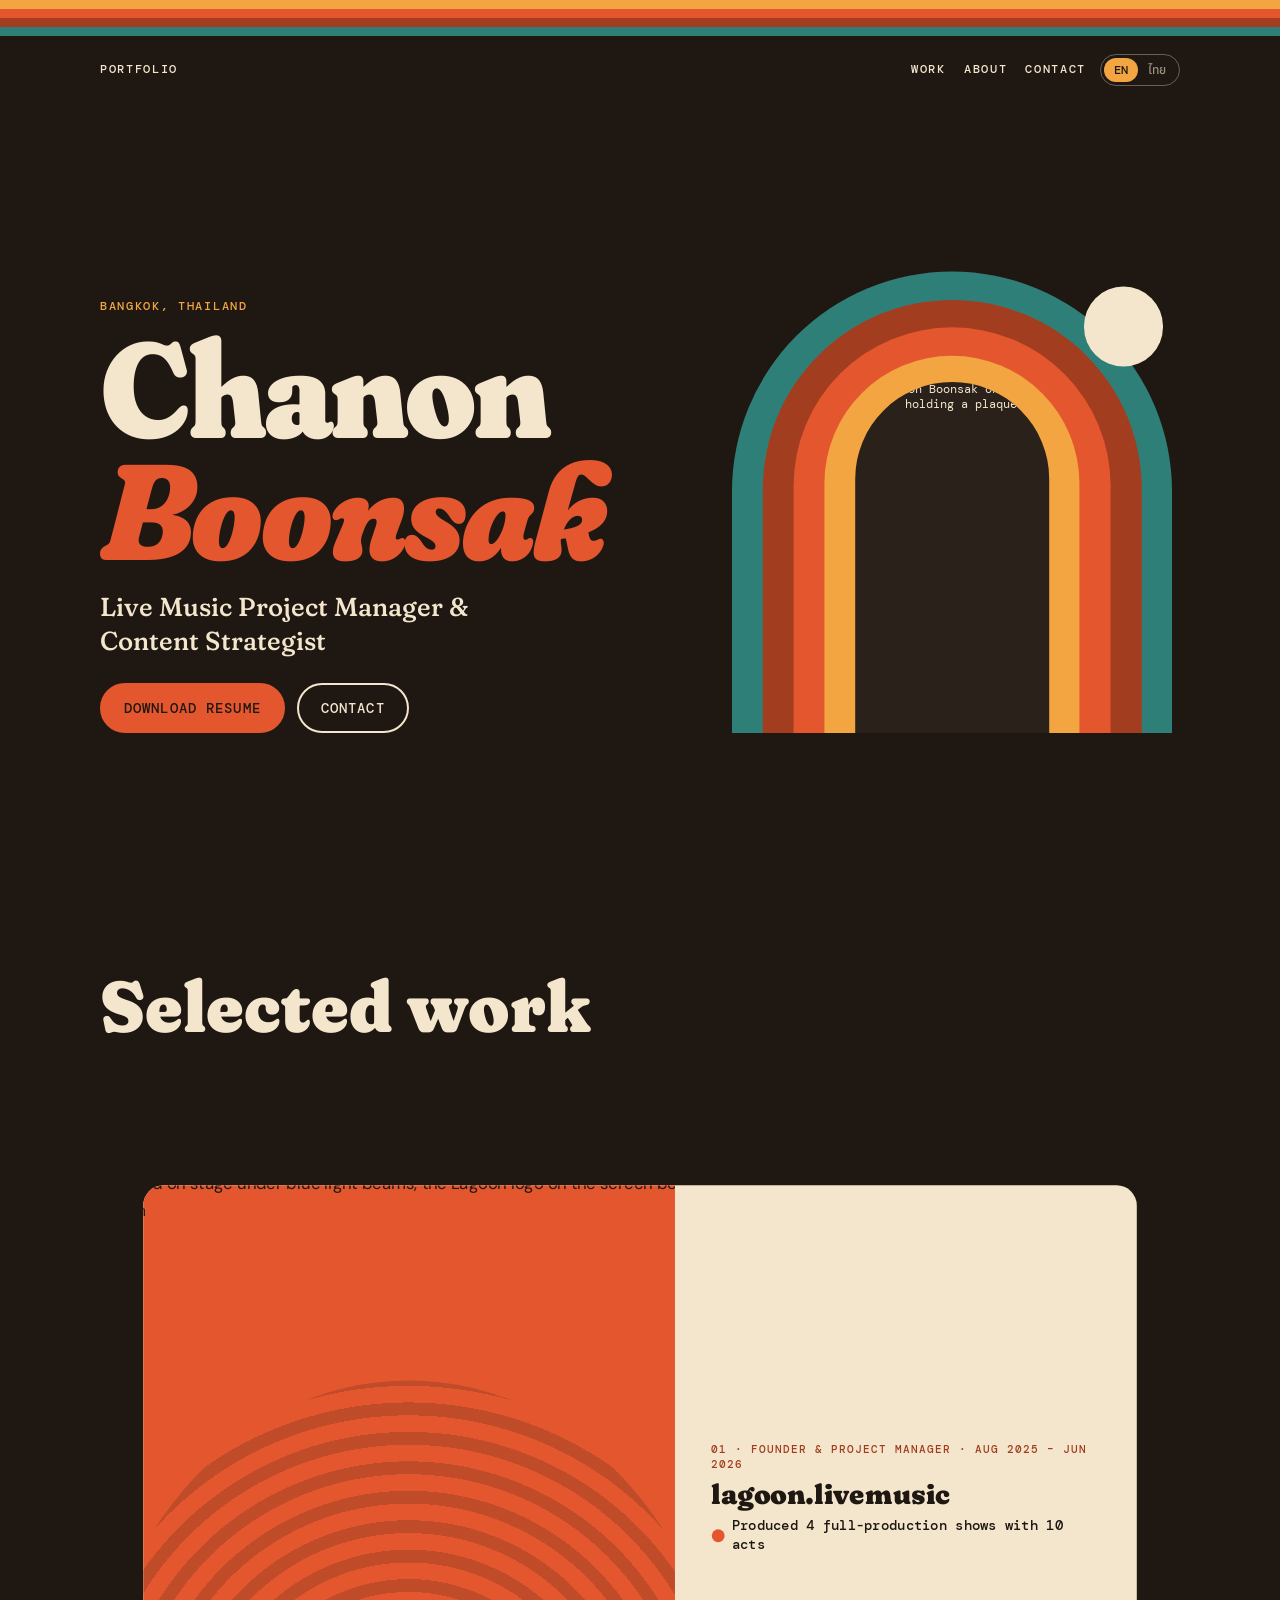
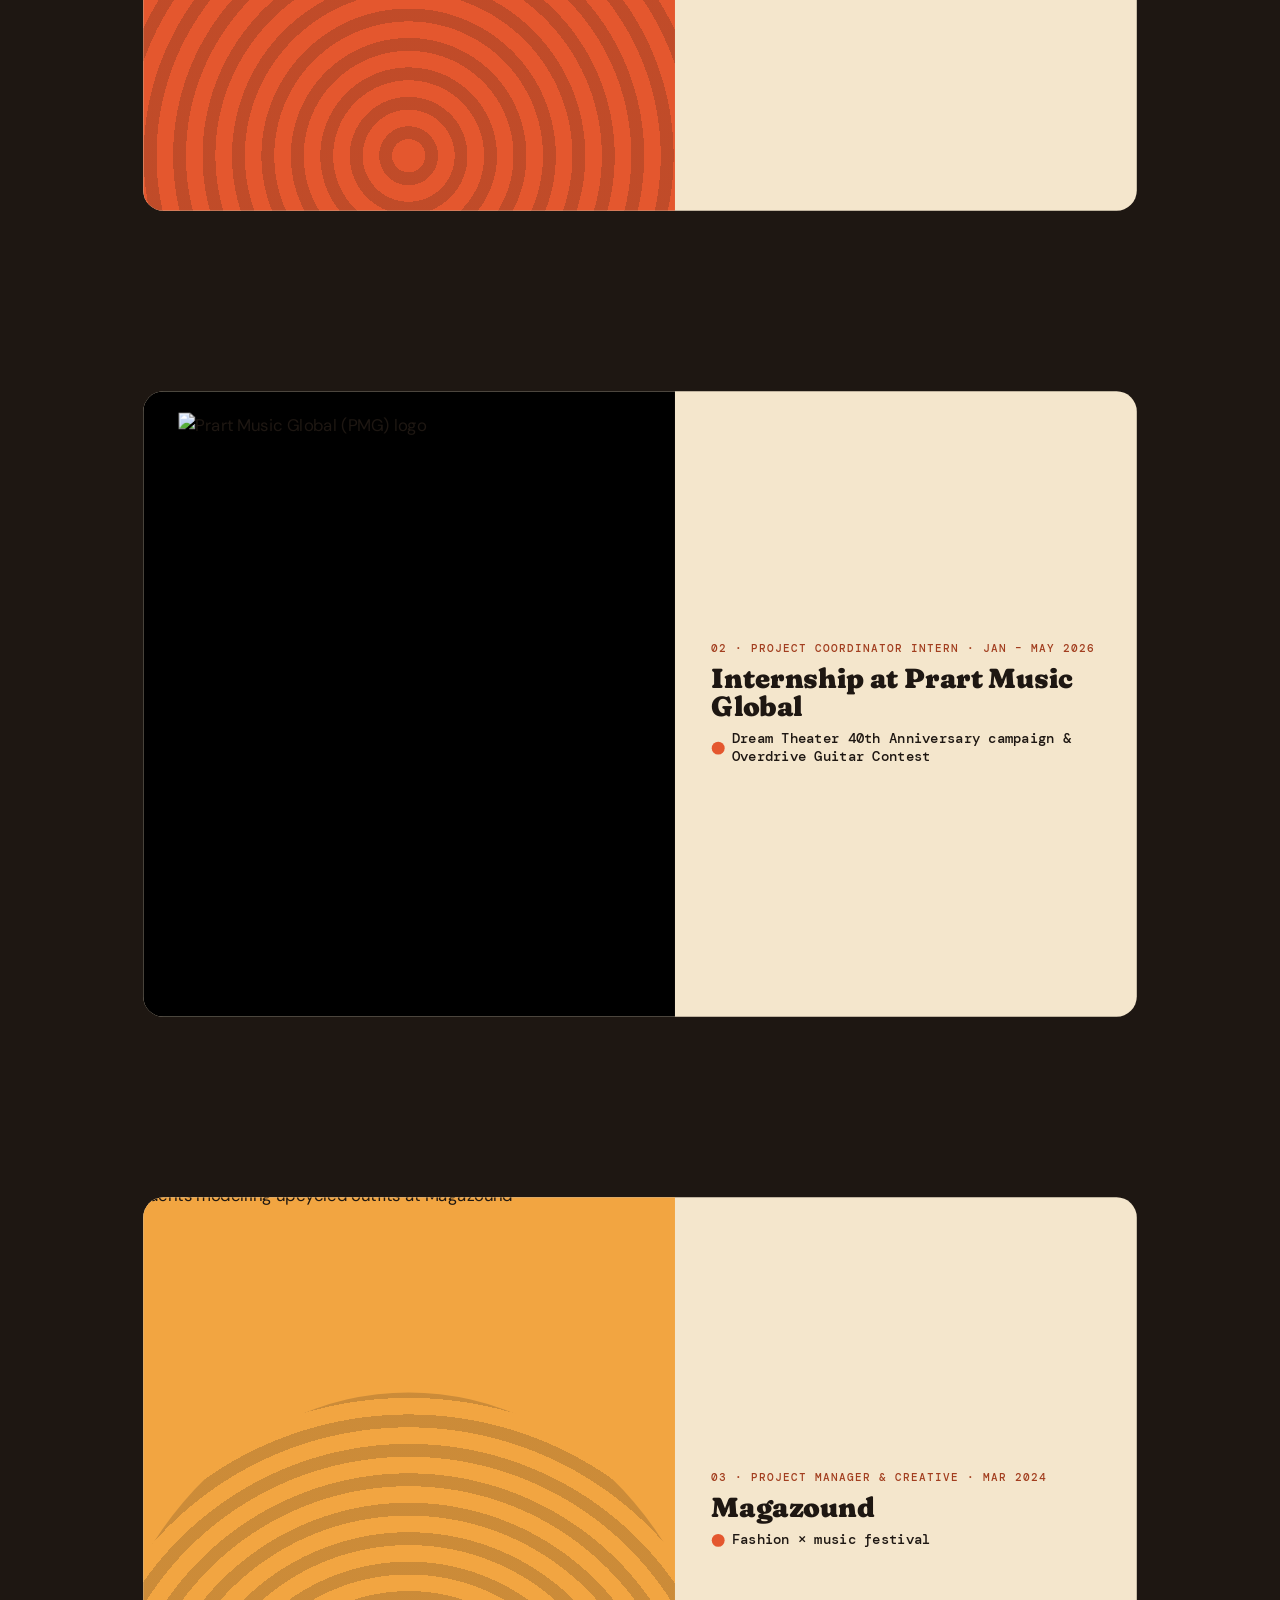
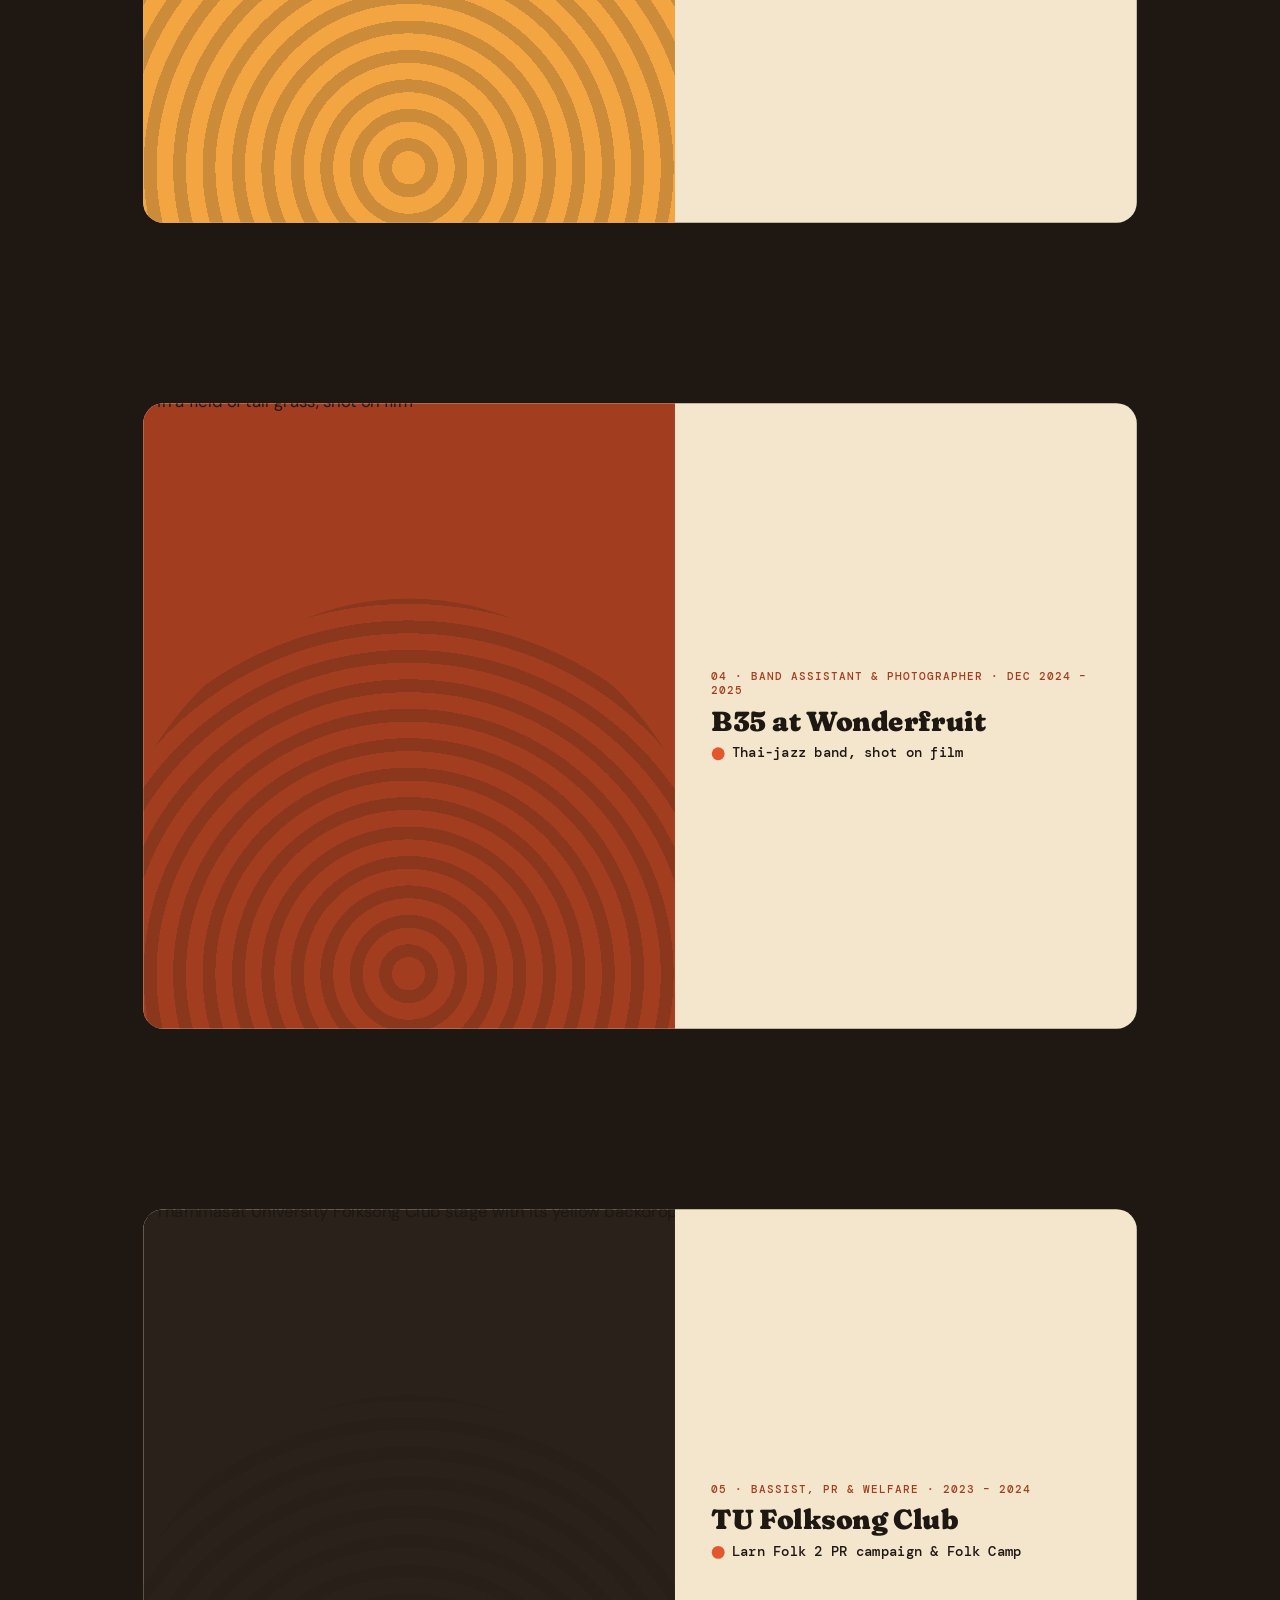
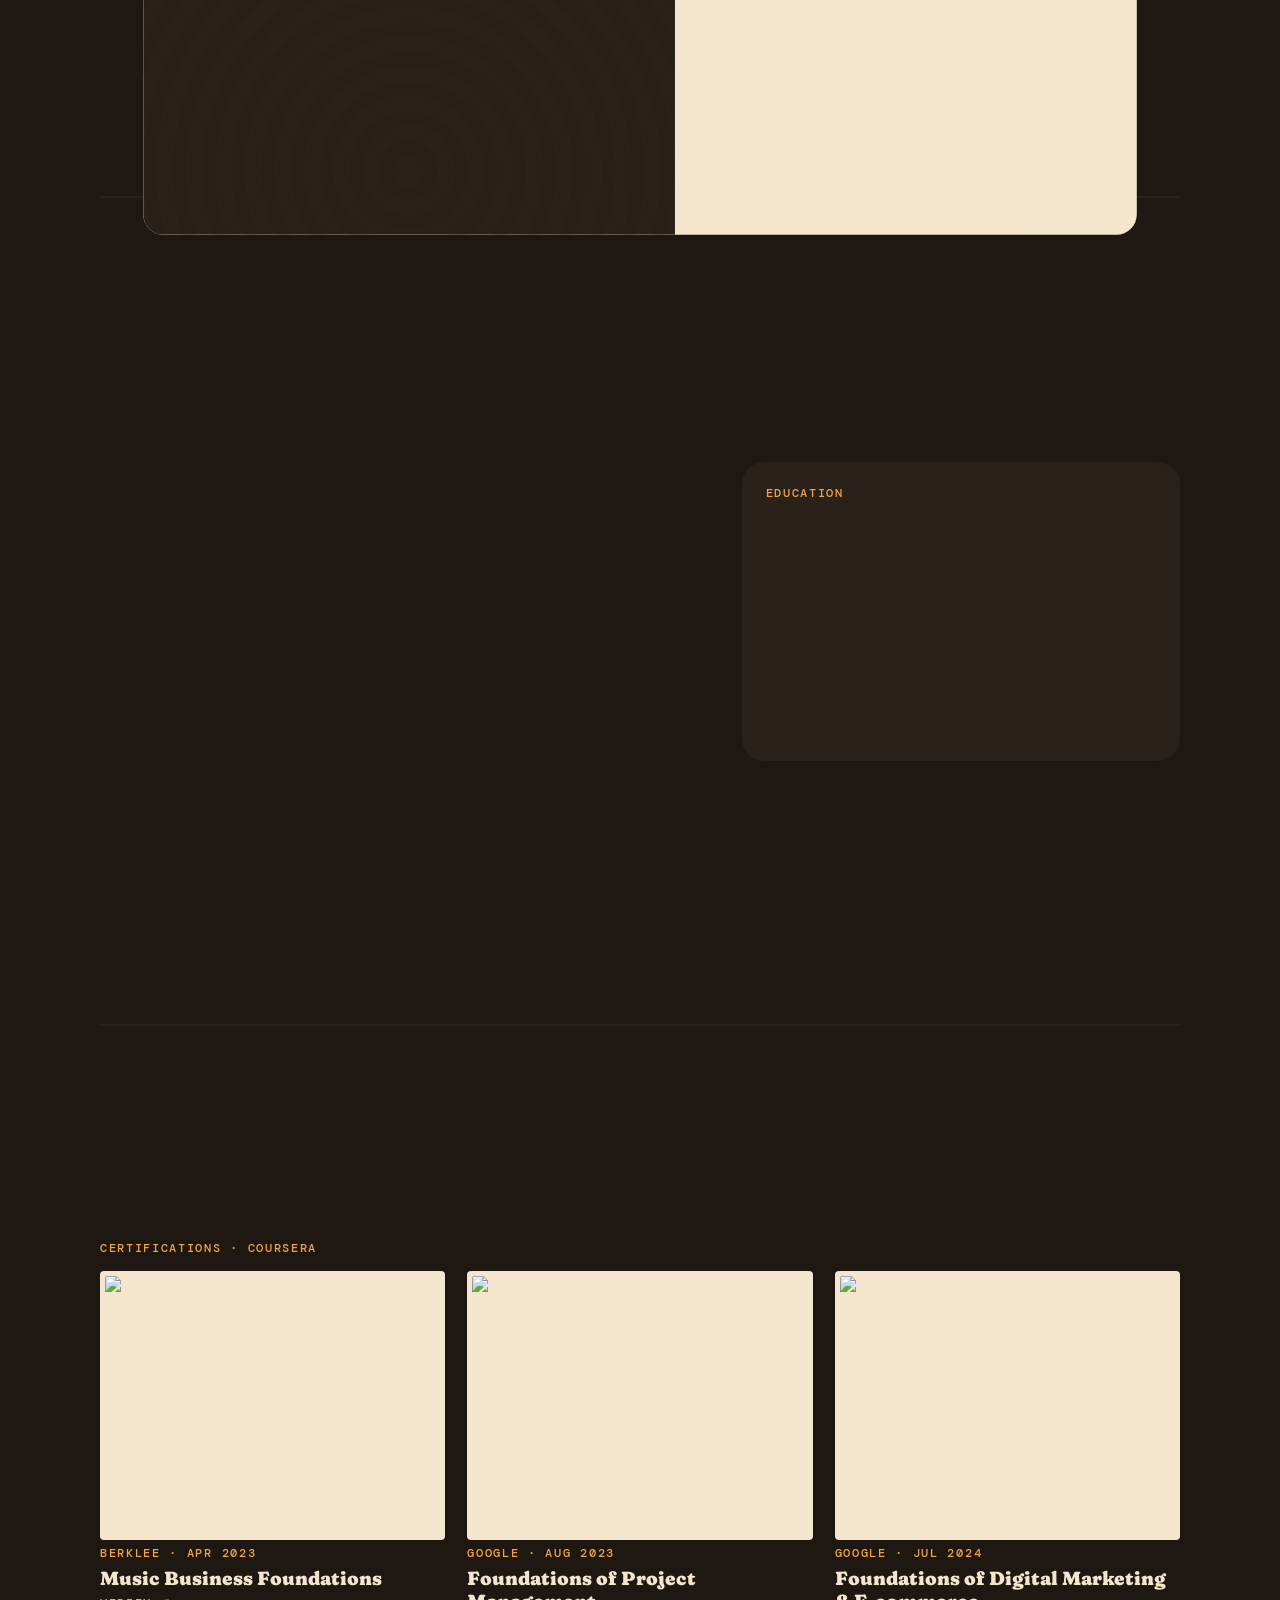
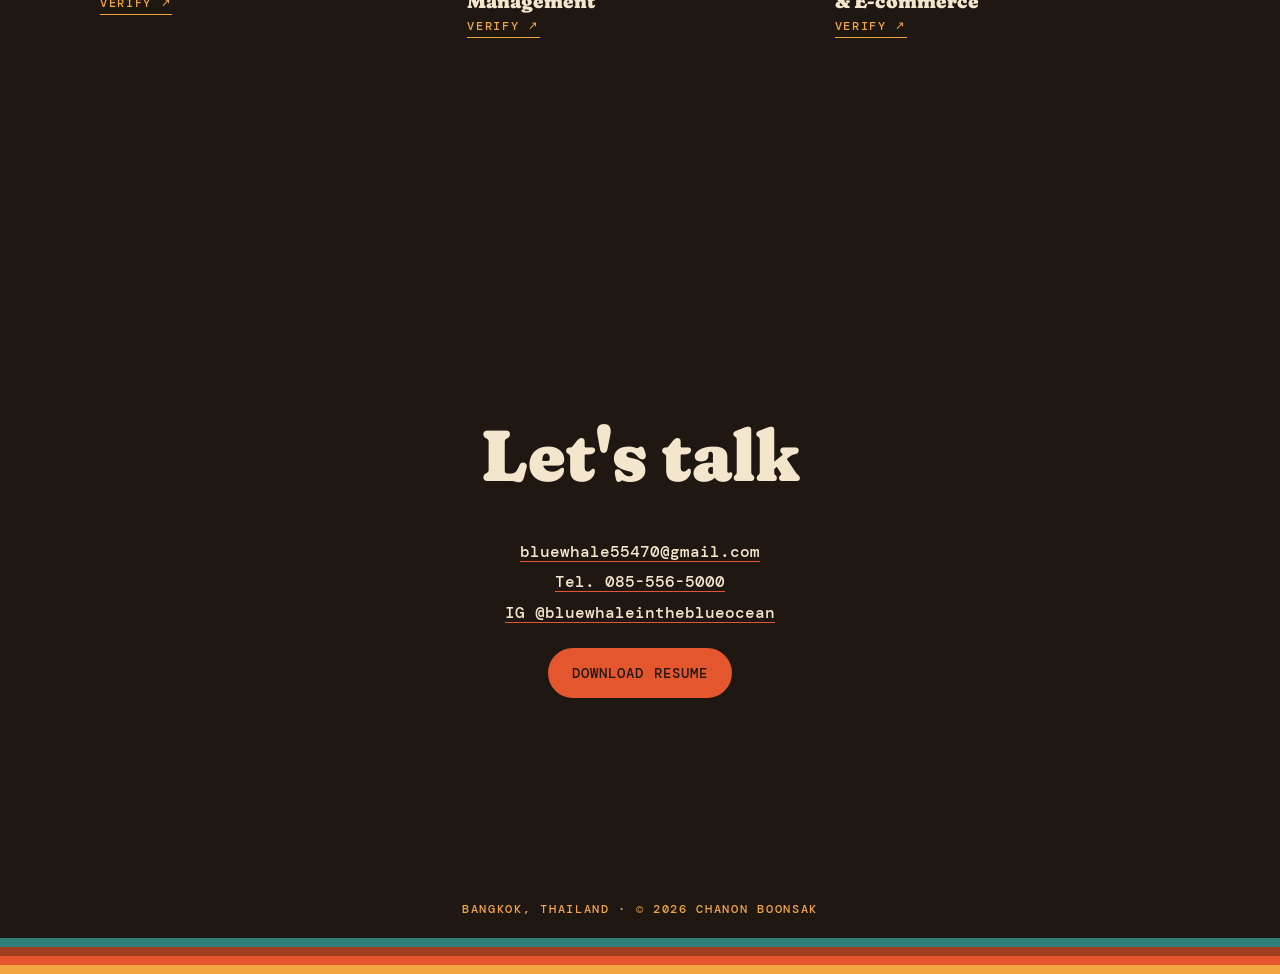
==== commit 7a47dff1: "Experiment: every slide fits one screen (phone + desktop, EN + TH) Co-Authored-By: Claude Opus 5.5 <" ====
--- a/index.html
+++ b/index.html
@@ -18,7 +18,7 @@
   <link rel="preconnect" href="https://fonts.googleapis.com">
   <link rel="preconnect" href="https://fonts.gstatic.com" crossorigin>
   <link href="https://fonts.googleapis.com/css2?family=Fraunces:opsz,wght,SOFT,WONK@9..144,500..900,100,1&family=DM+Mono:wght@400;500&family=DM+Sans:opsz,wght@9..40,400..600&family=Anuphan:wght@400..600&family=Chonburi&display=swap" rel="stylesheet">
-  <link rel="stylesheet" href="css/styles.css?v=52">
+  <link rel="stylesheet" href="css/styles.css?v=55">
   <script>try{if(localStorage.getItem('lang')==='th'){document.documentElement.lang='th';document.documentElement.classList.add('i18n-pending')}}catch(e){}</script>
 </head>
 <body>
--- a/css/styles.css
+++ b/css/styles.css
@@ -1240,3 +1240,28 @@
   .snap-case .night__grid li:nth-child(even) { transform: translateY(16px); }
   .snap-case .ig-phone { width: 200px; }
 }
+/* second fit pass */
+.snap-case .frame img { height: min(220px, 18svh); }
+@media (min-width: 760px) { .snap-case .frame img { height: min(300px, 20svh); } .snap-case .exhibit__head { margin-bottom: 8px; } }
+@media (max-width: 759px) {
+  .snap-case main > section:not(.cs-hero):not(.b35-hero) { padding-block: 18px; }
+  .snap-case .cs-section > h2 { font-size: clamp(28px, 8vw, 40px); }
+  .snap-case .cs-hero .arch, .snap-case .cs-hero__visual { max-width: min(100%, 34svh); }
+  .snap-case .collage { max-width: min(100%, 32svh); }
+  .snap-case .cs-poster { max-width: min(260px, 36svh); }
+  .snap-case .exhibit__head { margin-bottom: 4px; }
+}
+@media (min-width: 760px) {
+  .snap-case .ig-captions { grid-template-columns: 1fr 1fr; align-items: start; max-width: 760px; }
+  .snap-case .ig-captions > .label { grid-column: 1 / -1; }
+}
+@media (max-width: 759px) {
+  .snap-case .theme-lagoon .cs-title img, .theme-lagoon.snap-case .cs-title img { width: 46vw; }
+  .snap-case .views__bars { gap: 8px; }
+  .snap-case .views figcaption strong { font-size: 20px; }
+}
+@media (min-width: 760px) { .snap-case .frame img { height: min(300px, 17svh); } }
+@media (max-width: 759px) {
+  .theme-lagoon.snap-case .cs-hero__visual, .snap-case .theme-lagoon .cs-hero__visual { max-width: min(100%, 31svh); }
+  .snap-case .fix > .label { margin-bottom: 8px; }
+}
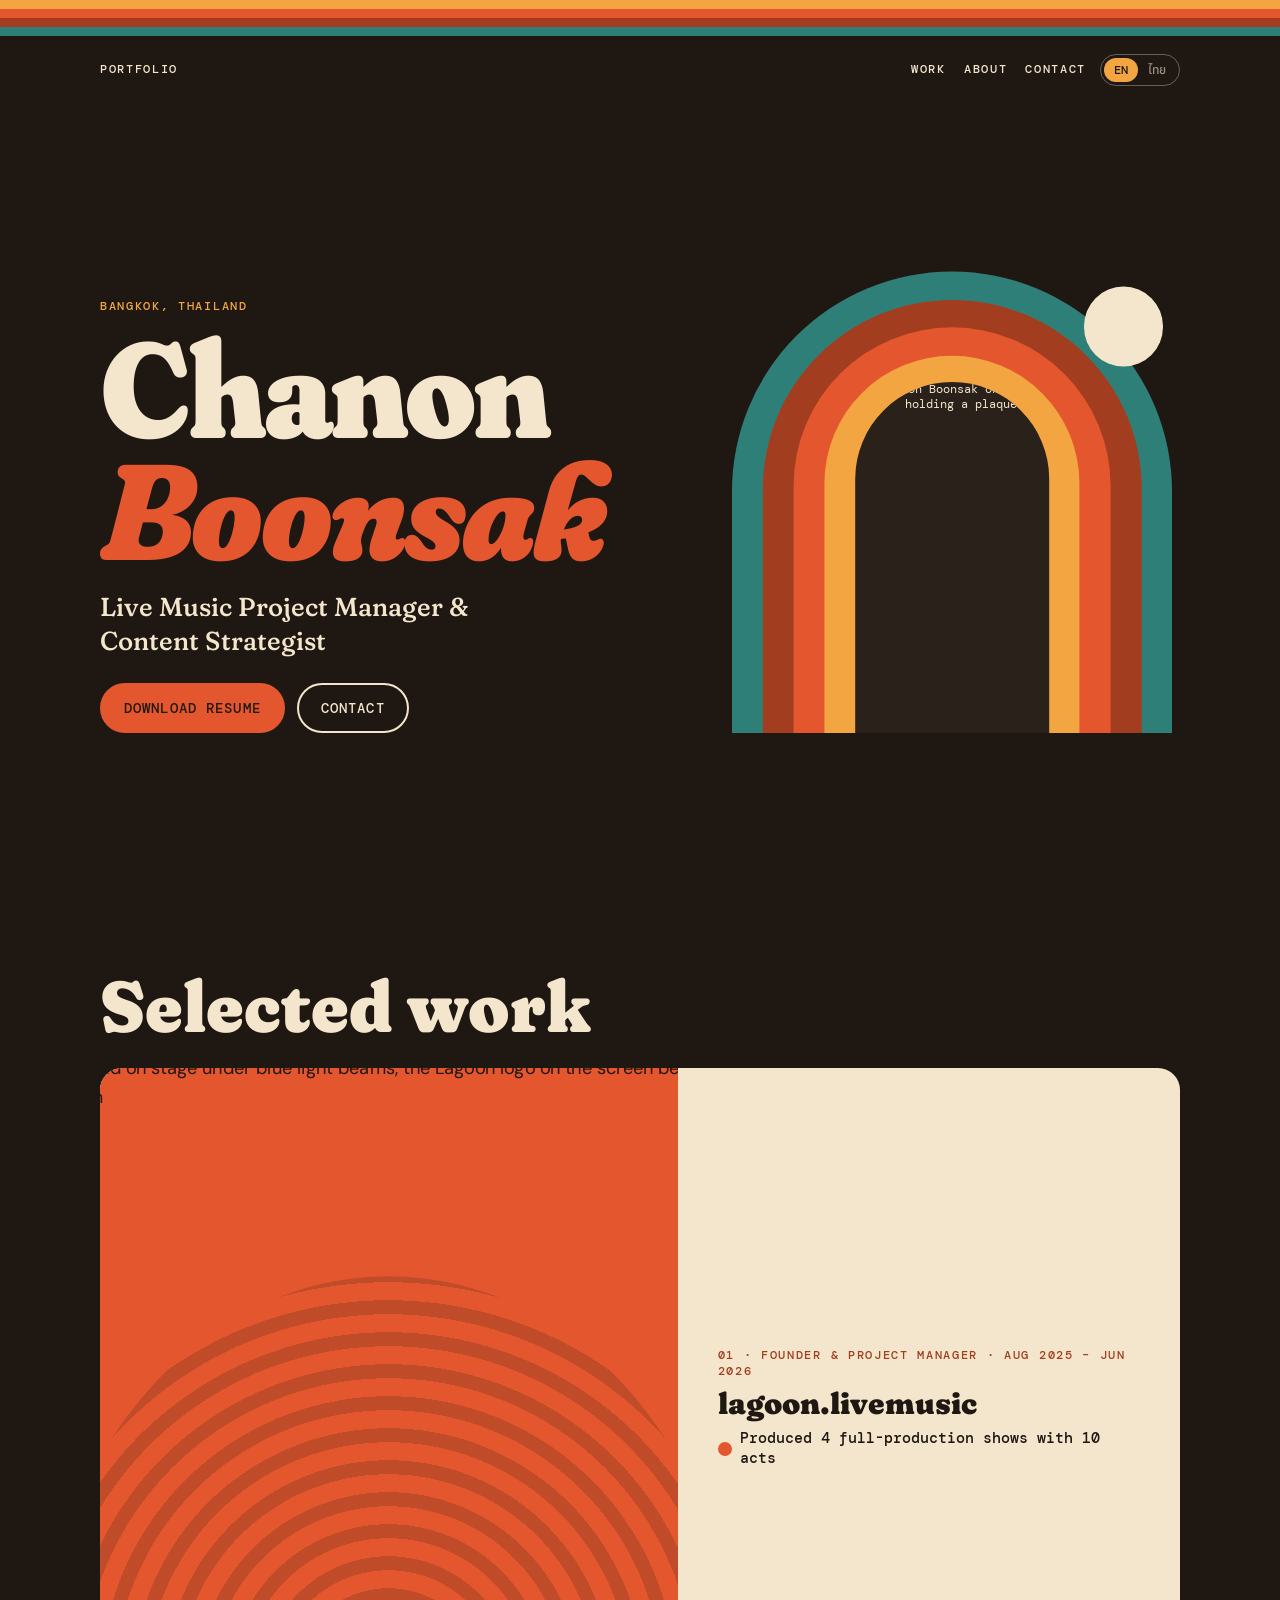
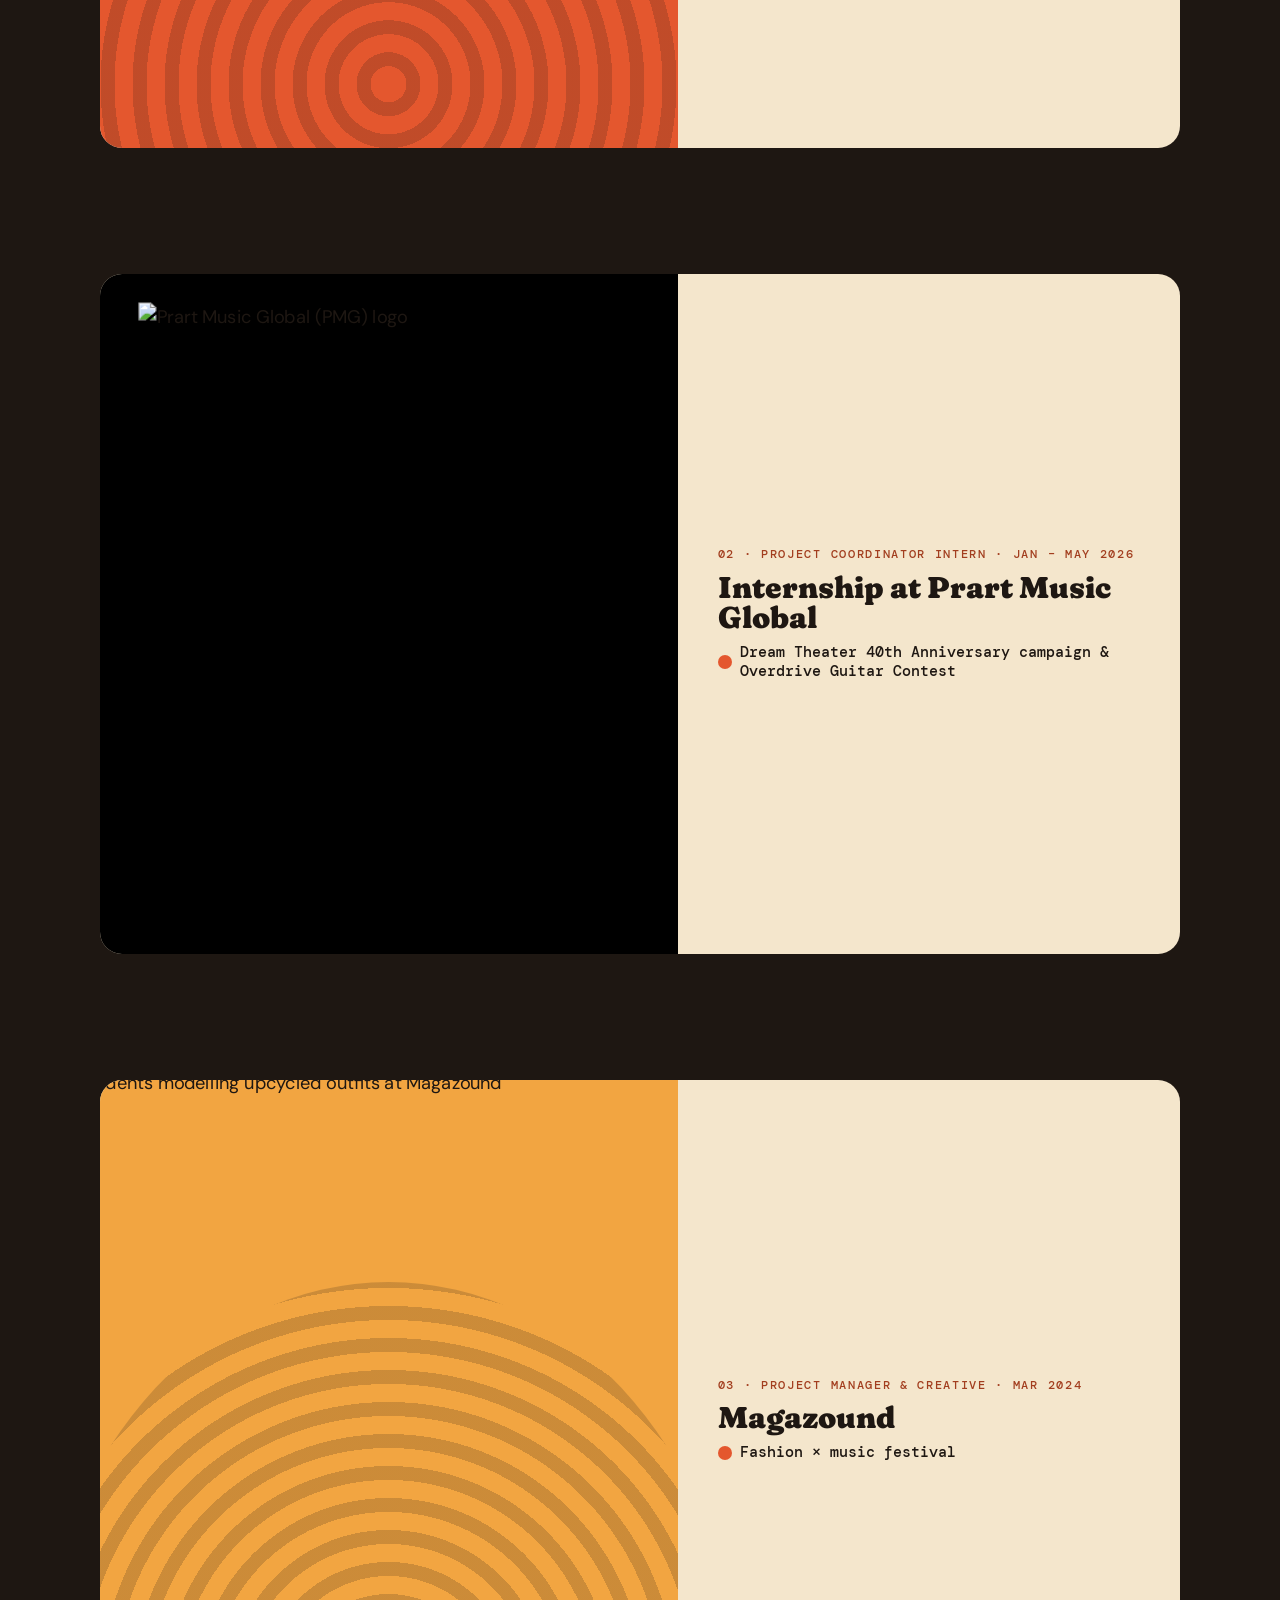
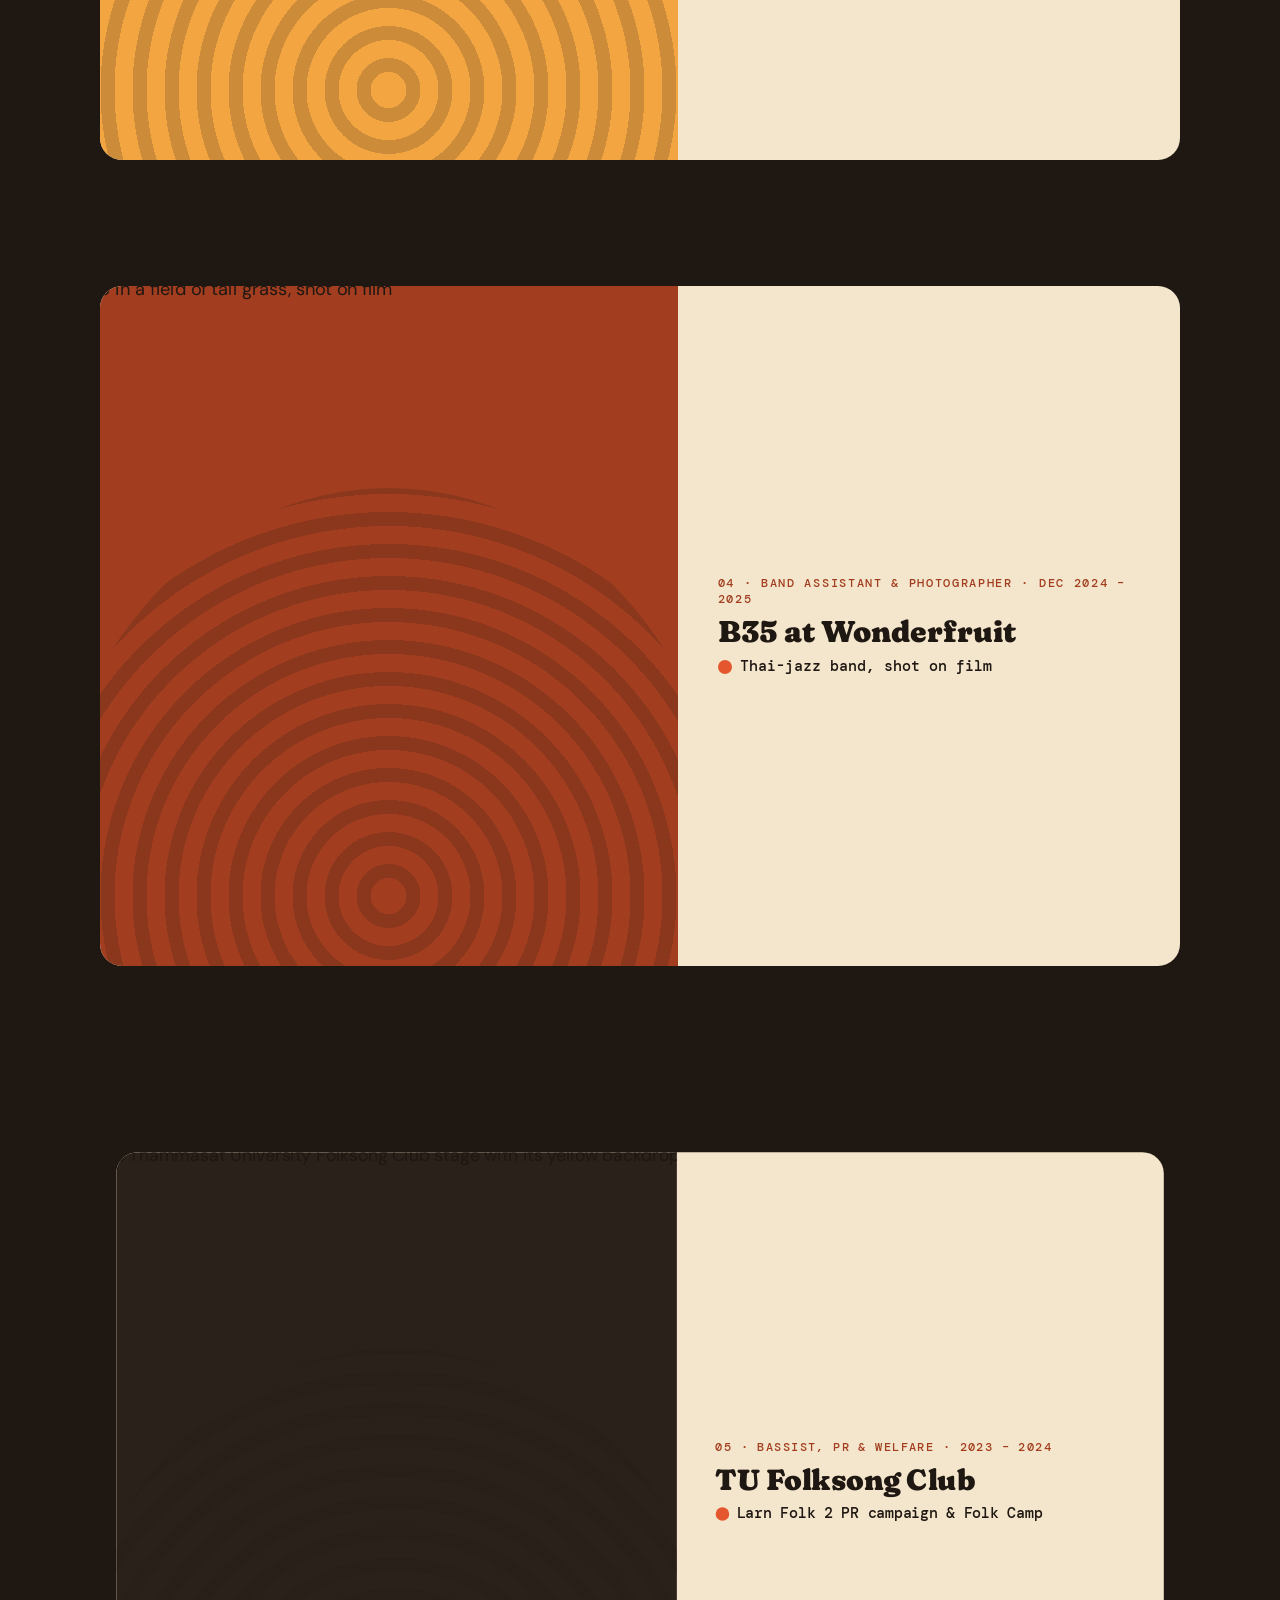
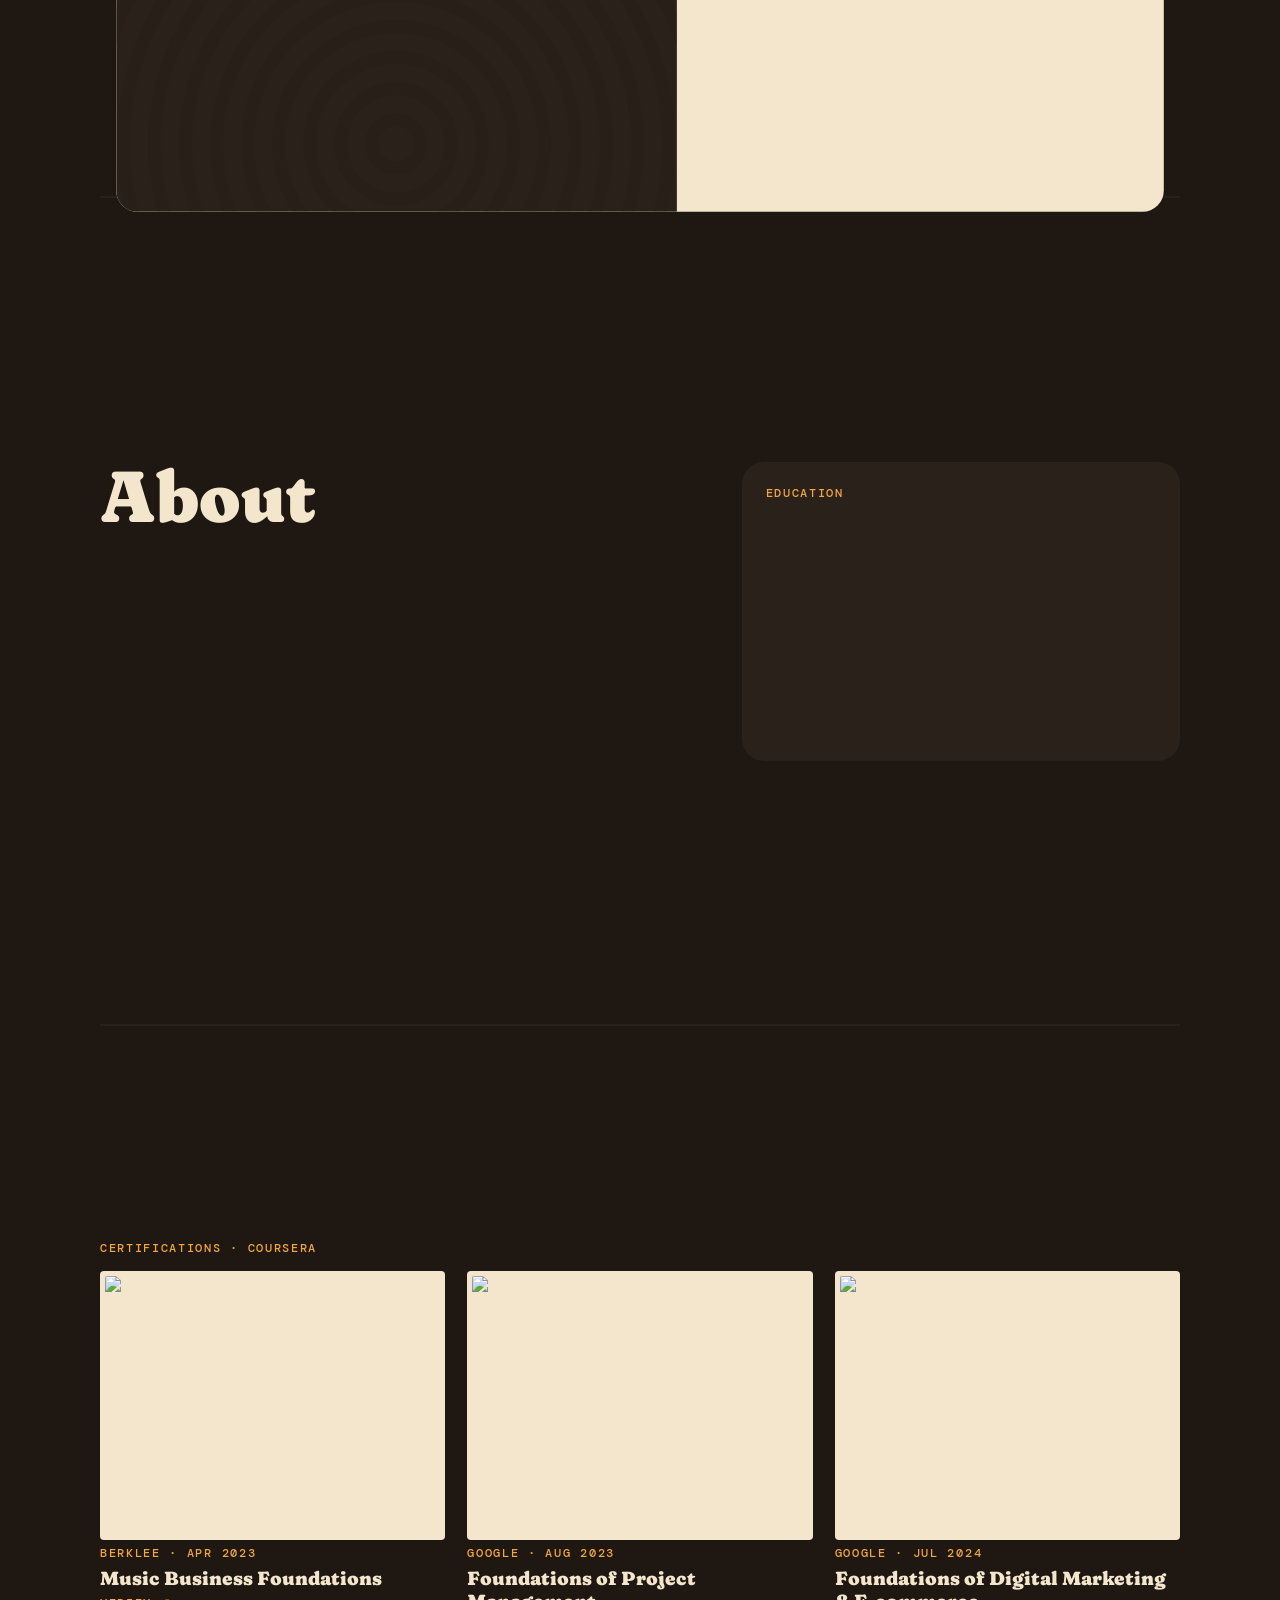
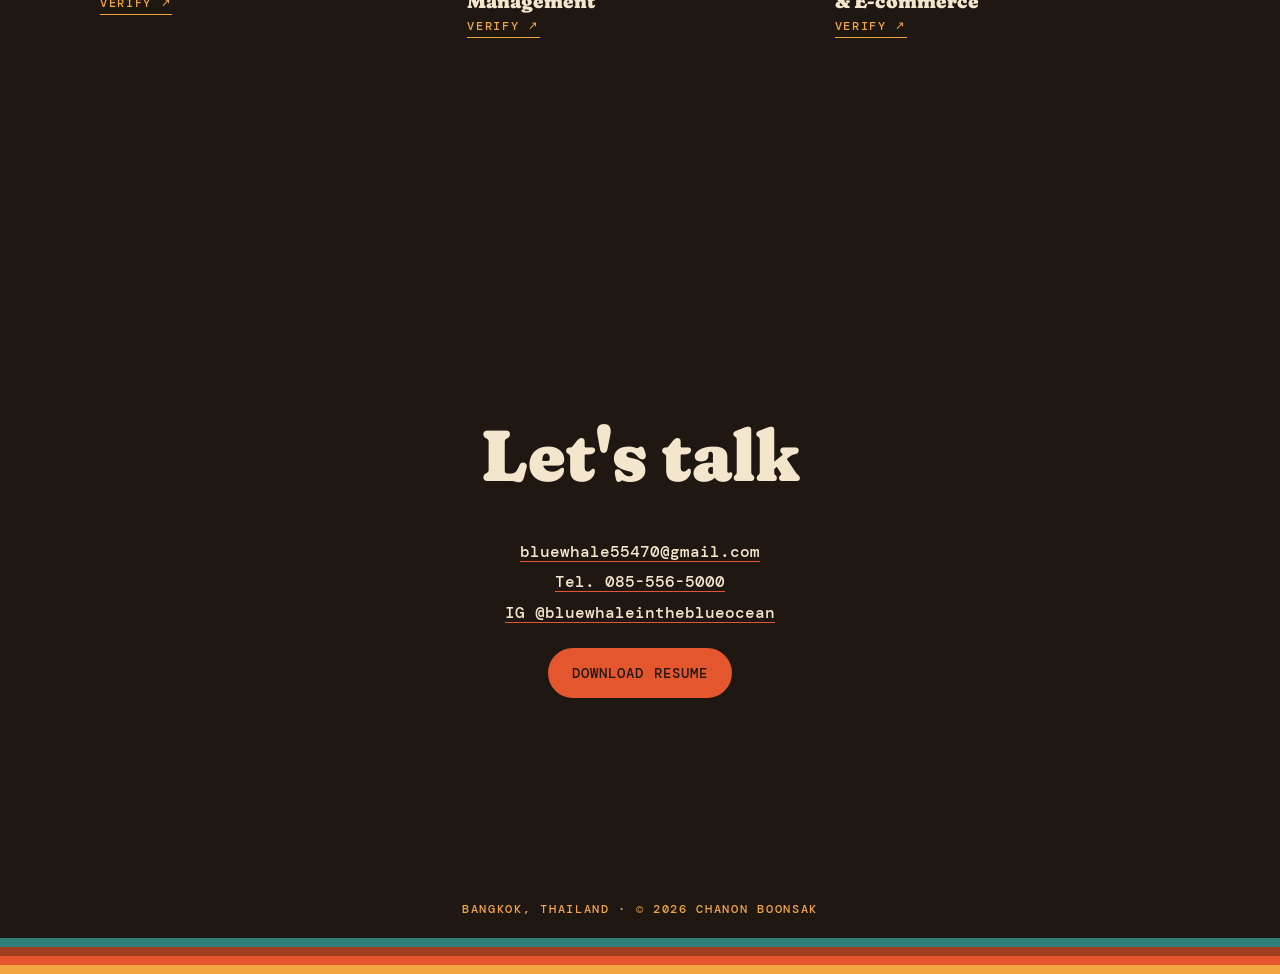
==== commit 87cce327: "Experiment: faster, earlier reveals so slides never land blank Co-Authored-By: Claude Opus 5.5 <nore" ====
--- a/index.html
+++ b/index.html
@@ -18,7 +18,7 @@
   <link rel="preconnect" href="https://fonts.googleapis.com">
   <link rel="preconnect" href="https://fonts.gstatic.com" crossorigin>
   <link href="https://fonts.googleapis.com/css2?family=Fraunces:opsz,wght,SOFT,WONK@9..144,500..900,100,1&family=DM+Mono:wght@400;500&family=DM+Sans:opsz,wght@9..40,400..600&family=Anuphan:wght@400..600&family=Chonburi&display=swap" rel="stylesheet">
-  <link rel="stylesheet" href="css/styles.css?v=55">
+  <link rel="stylesheet" href="css/styles.css?v=57">
   <script>try{if(localStorage.getItem('lang')==='th'){document.documentElement.lang='th';document.documentElement.classList.add('i18n-pending')}}catch(e){}</script>
 </head>
 <body>
@@ -189,6 +189,6 @@
 
   <script src="js/main.js?v=6"></script>
   <script src="js/i18n.js?v=13"></script>
-  <script src="js/motion.js?v=1"></script>
+  <script src="js/motion.js?v=2"></script>
 </body>
 </html>
--- a/css/styles.css
+++ b/css/styles.css
@@ -1265,3 +1265,13 @@
   .theme-lagoon.snap-case .cs-hero__visual, .snap-case .theme-lagoon .cs-hero__visual { max-width: min(100%, 31svh); }
   .snap-case .fix > .label { margin-bottom: 8px; }
 }
+/* desktop slides: photo rows stay one row; panel headers centre their text */
+@media (min-width: 760px) {
+  .snap-case .ground:not(.ground--tall) { grid-template-columns: none; grid-auto-flow: column; grid-auto-columns: minmax(0, 1fr); }
+}
+.snap-case main > header.part { align-content: center; align-items: center; }
+
+/* faster reveals: never a blank slide when scrolling quickly; cards stay fully visible */
+.motion .rv { translate: 0 36px; scale: .985; }
+.motion .rv.rv-in { transition: opacity .35s ease, translate .6s cubic-bezier(.16, .84, .24, 1), scale .6s cubic-bezier(.16, .84, .24, 1); transition-delay: calc(var(--rv-i, 0) * 50ms); }
+.motion .card.rv { opacity: 1; translate: 0 50px; scale: .97; }
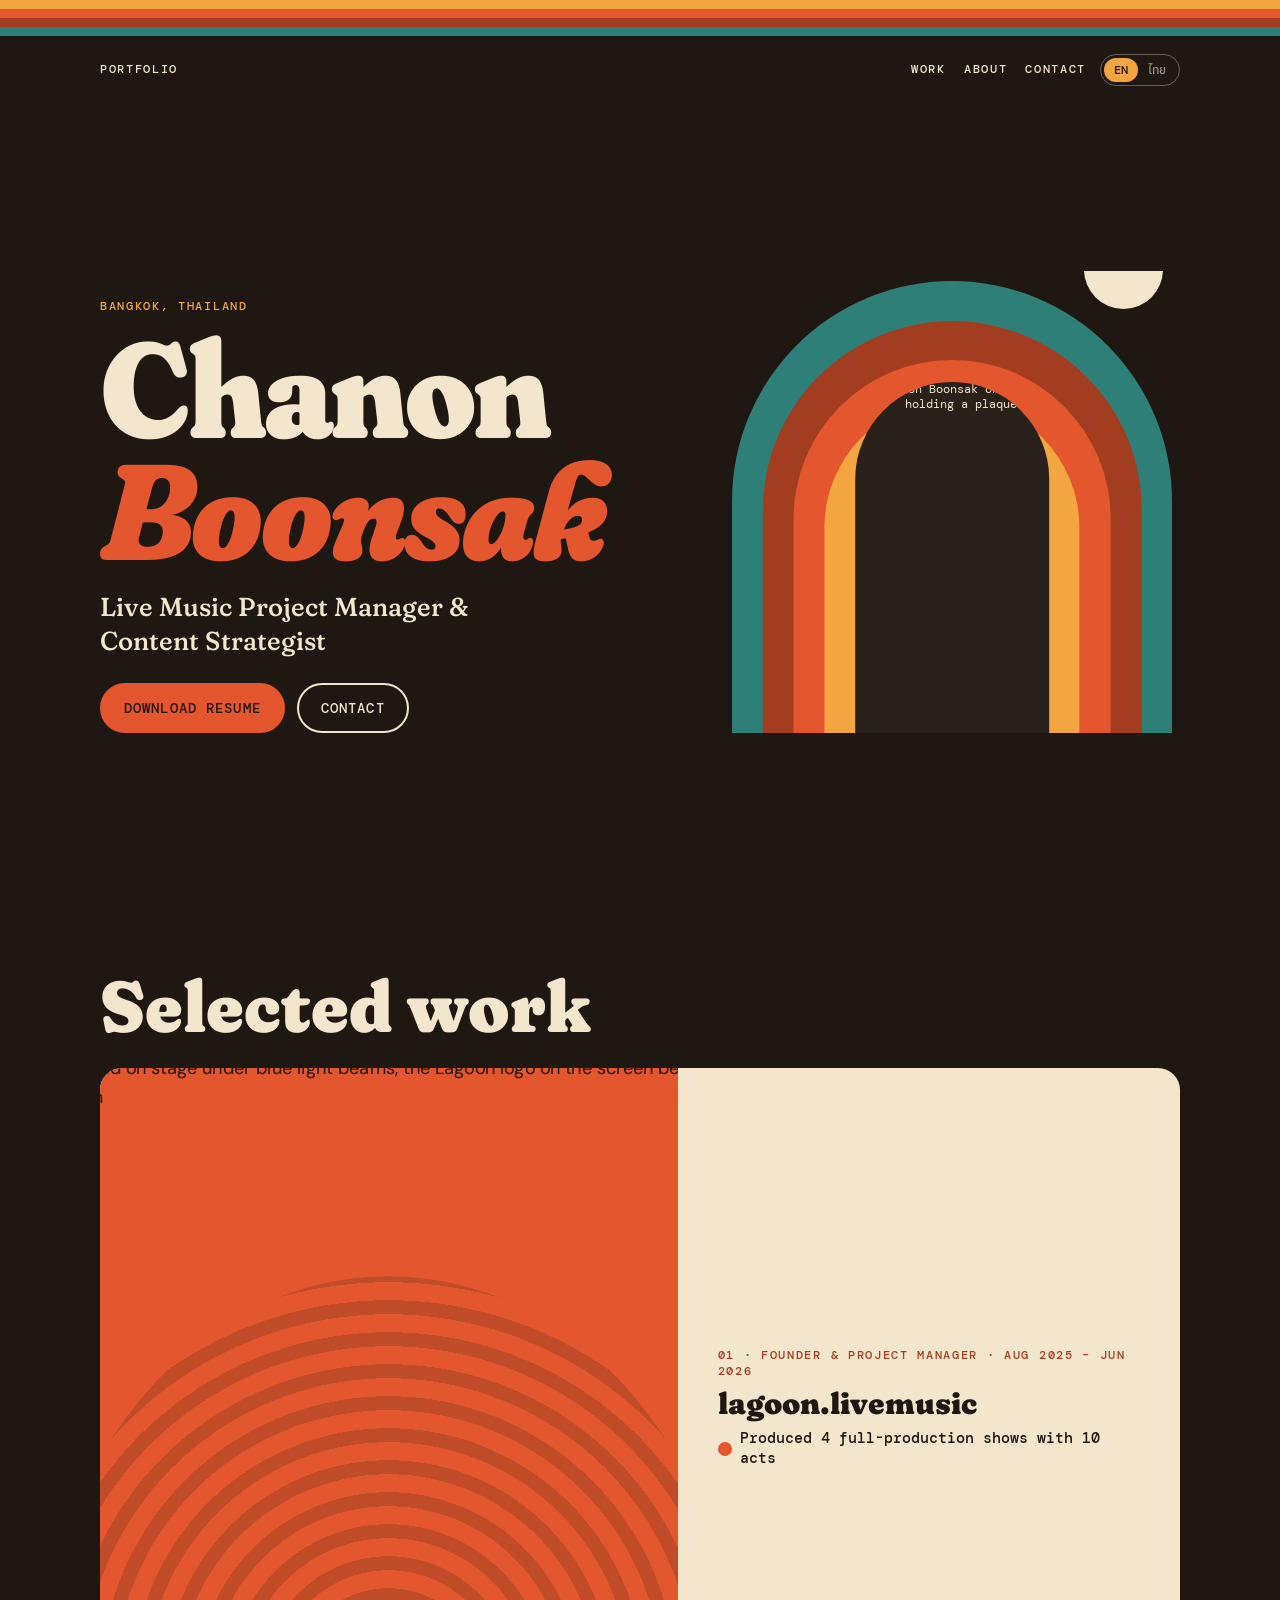
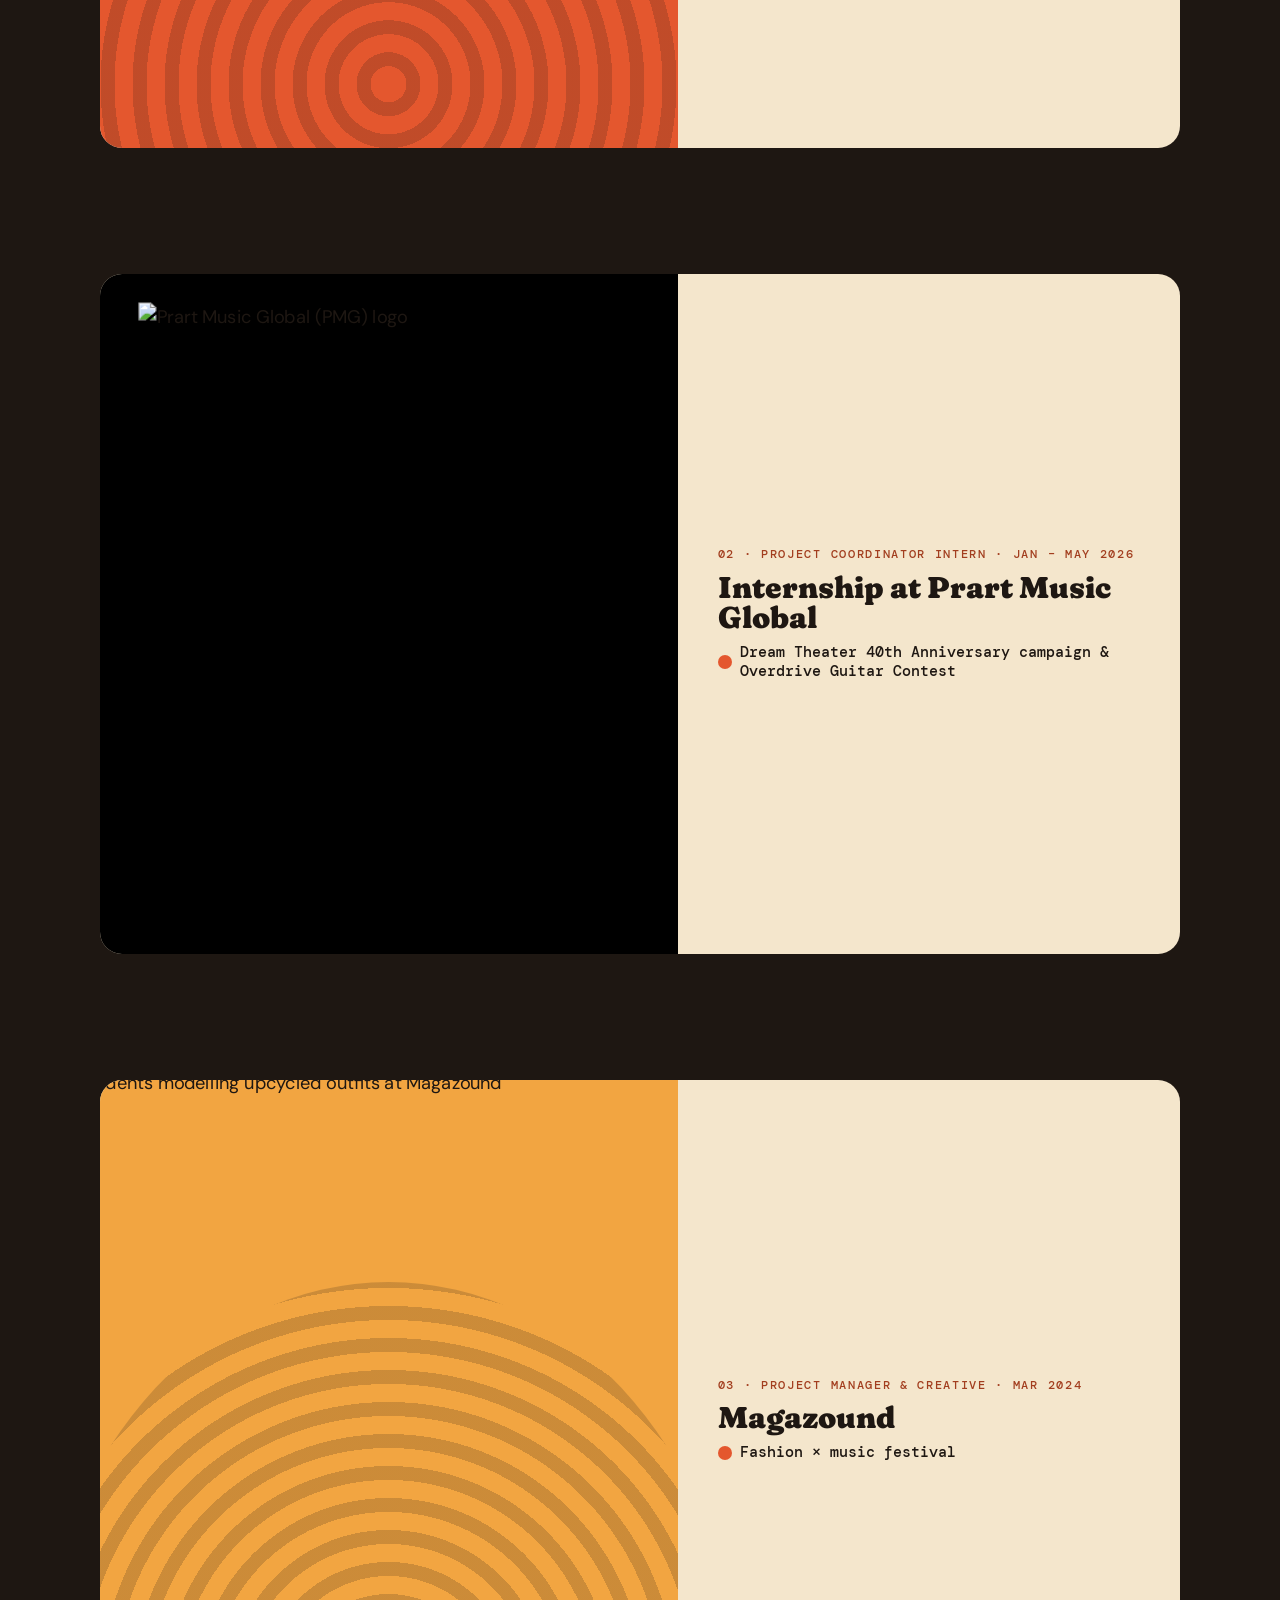
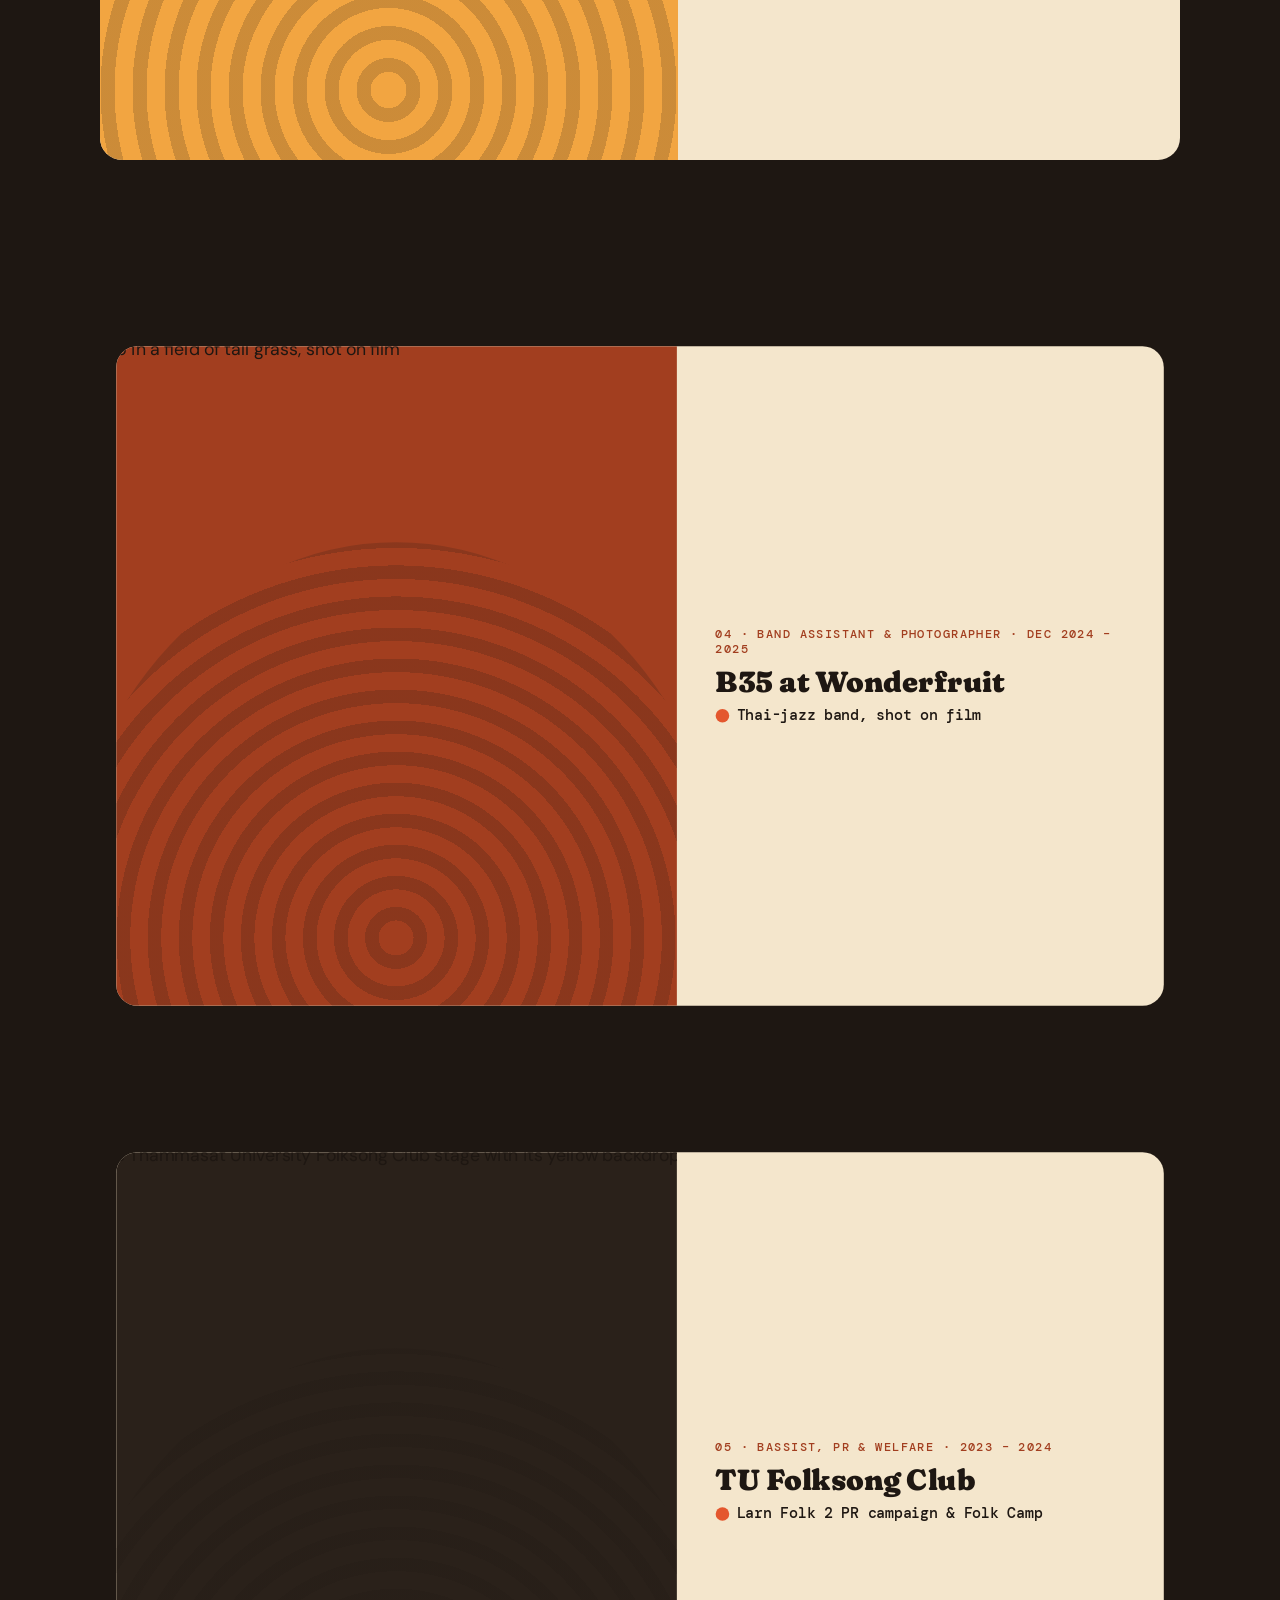
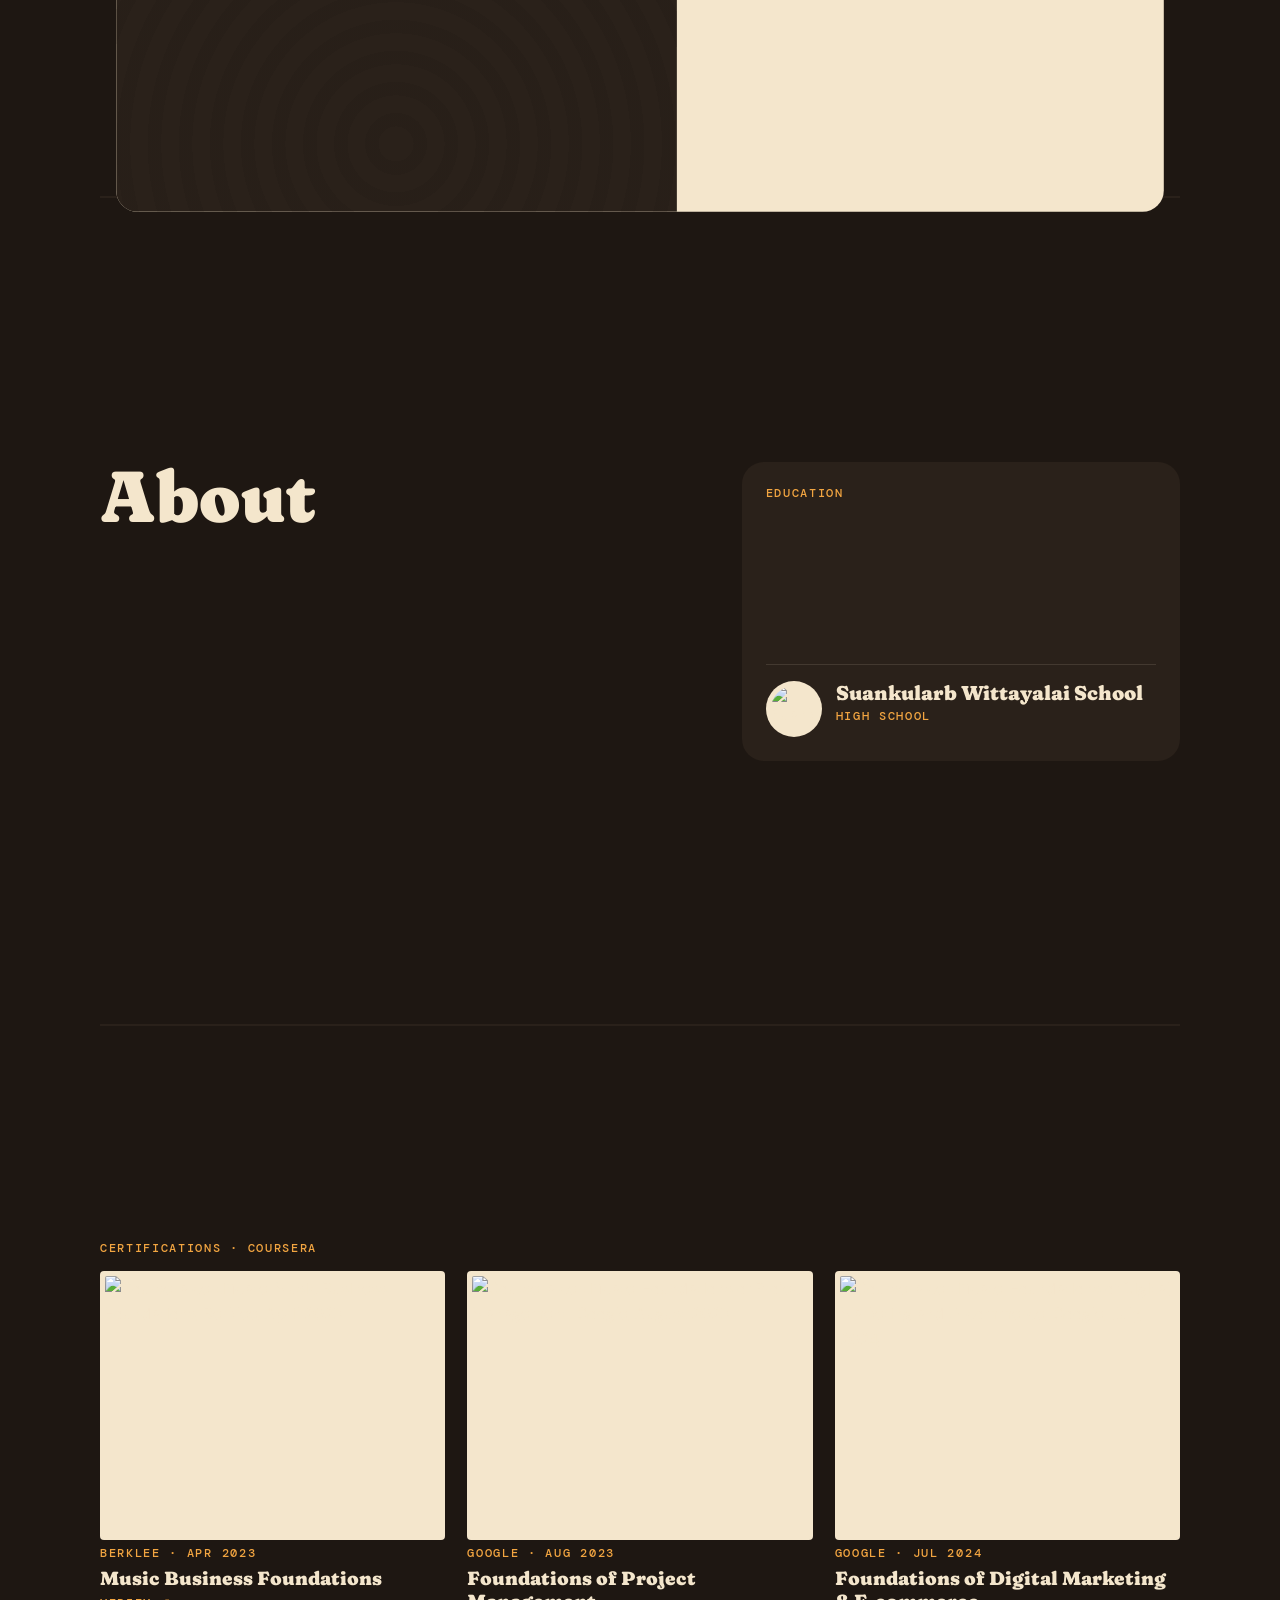
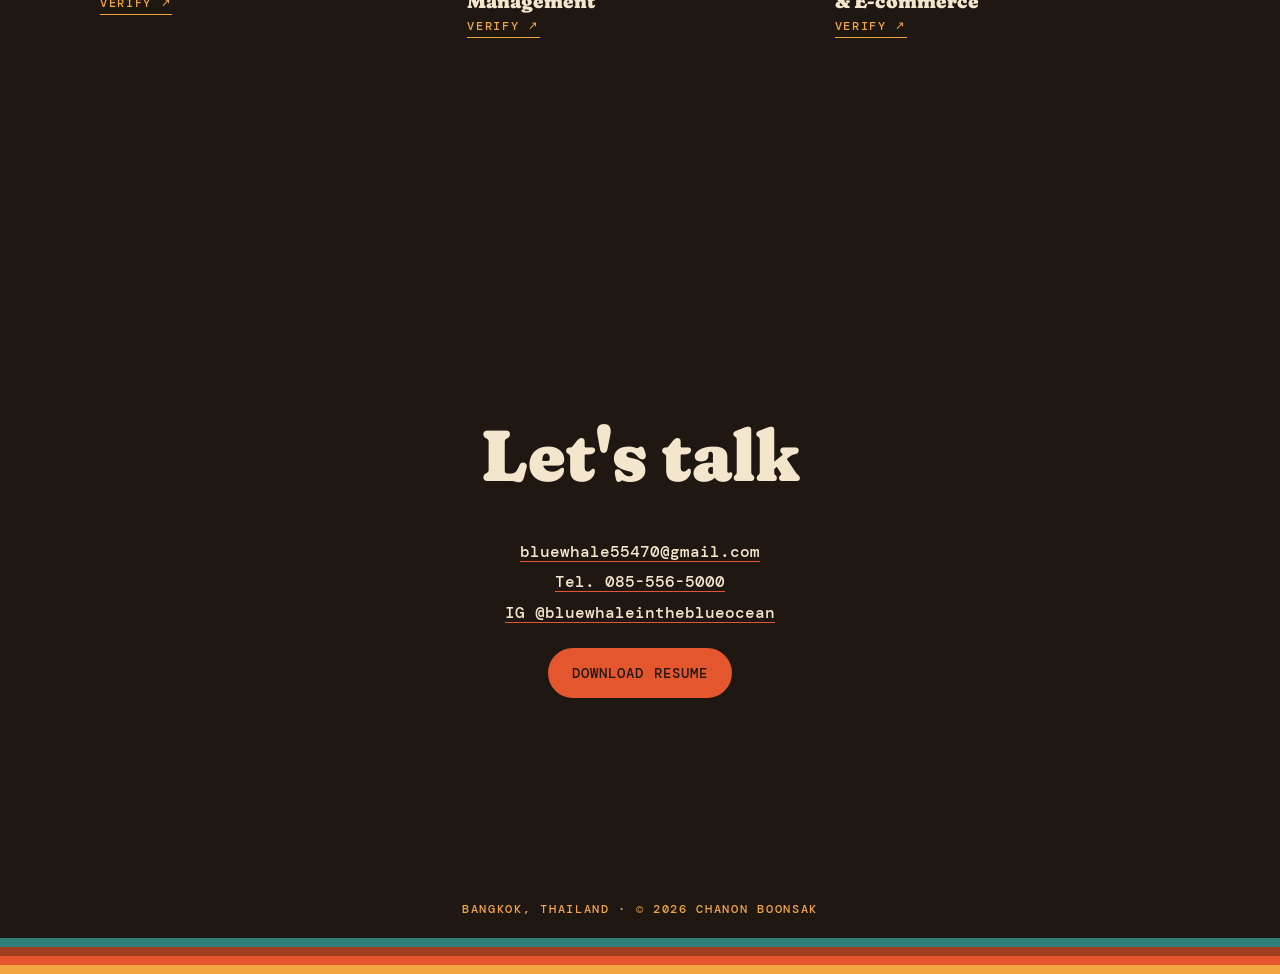
==== commit 5b7f0113: "Experiment: refresh starts at top; scroll safety net so nothing stays hidden Co-Authored-By: Claude " ====
--- a/index.html
+++ b/index.html
@@ -189,6 +189,6 @@
 
   <script src="js/main.js?v=6"></script>
   <script src="js/i18n.js?v=13"></script>
-  <script src="js/motion.js?v=2"></script>
+  <script src="js/motion.js?v=3"></script>
 </body>
 </html>
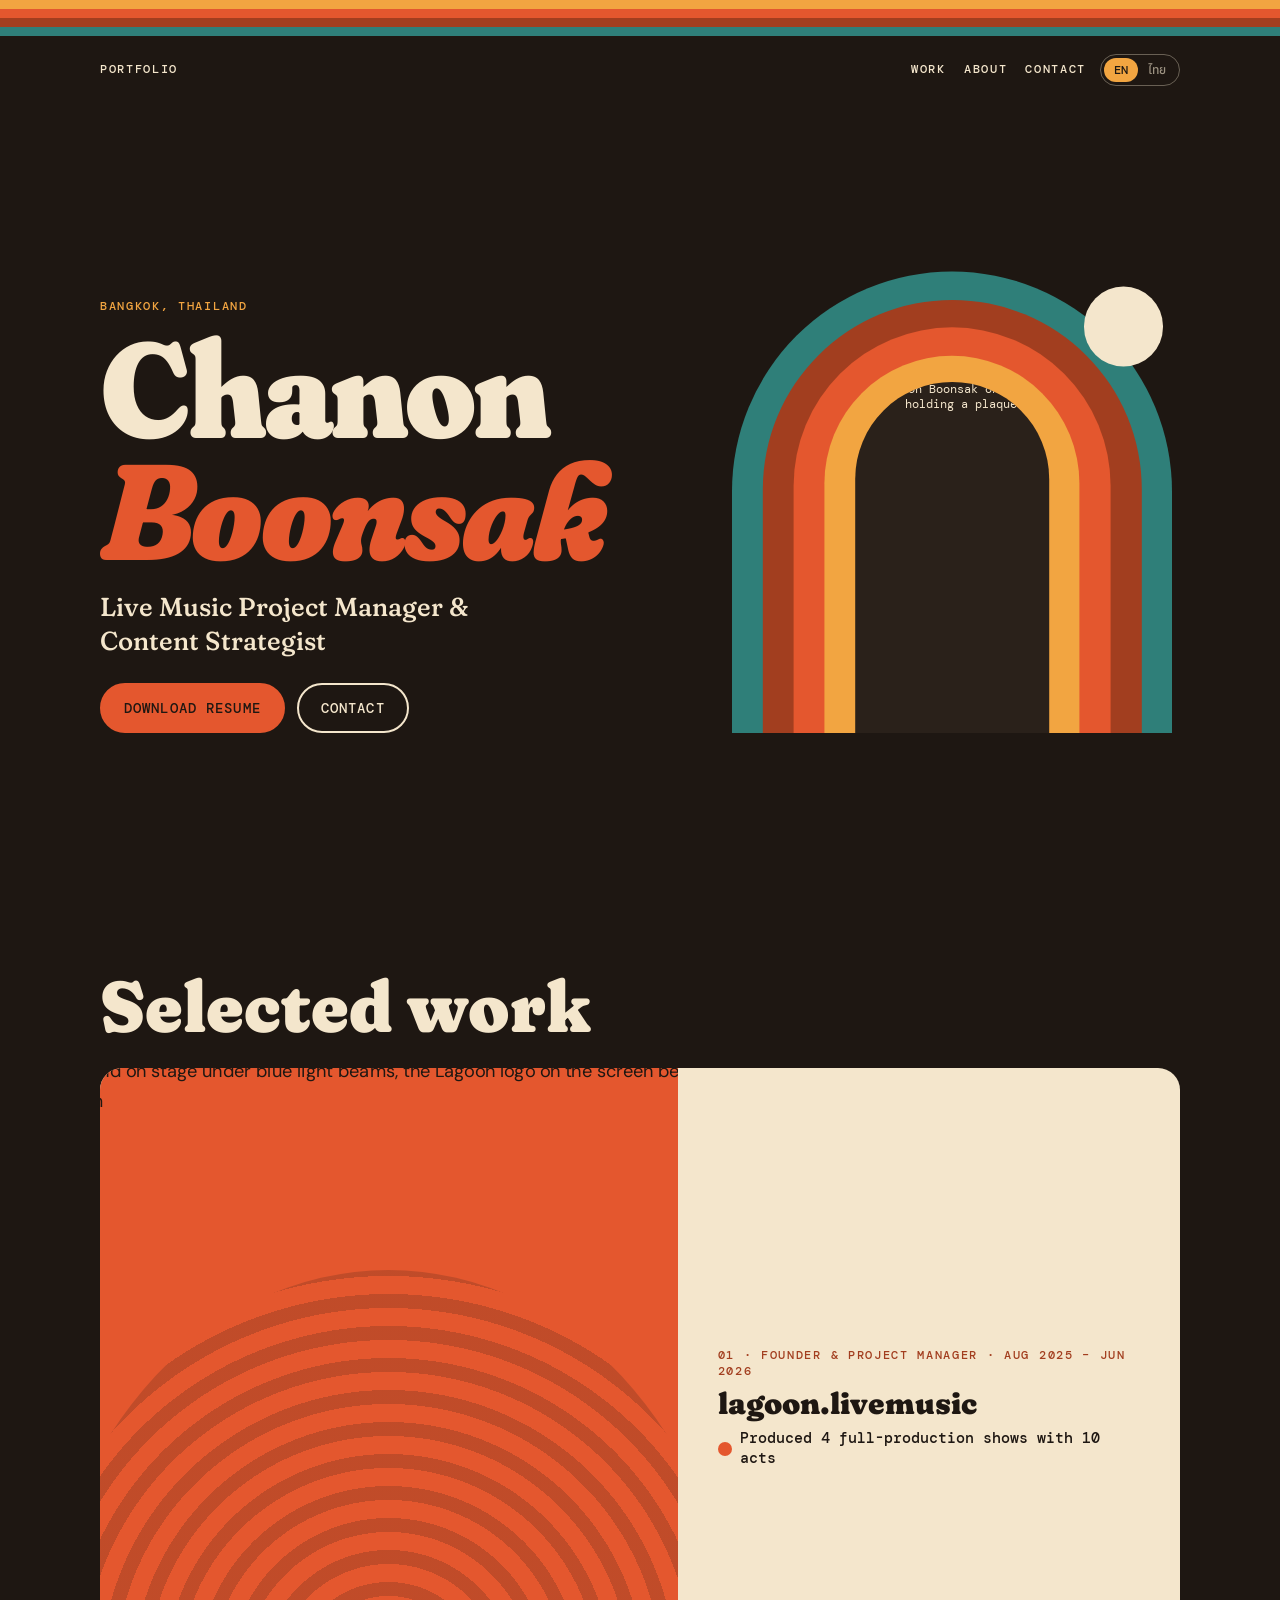
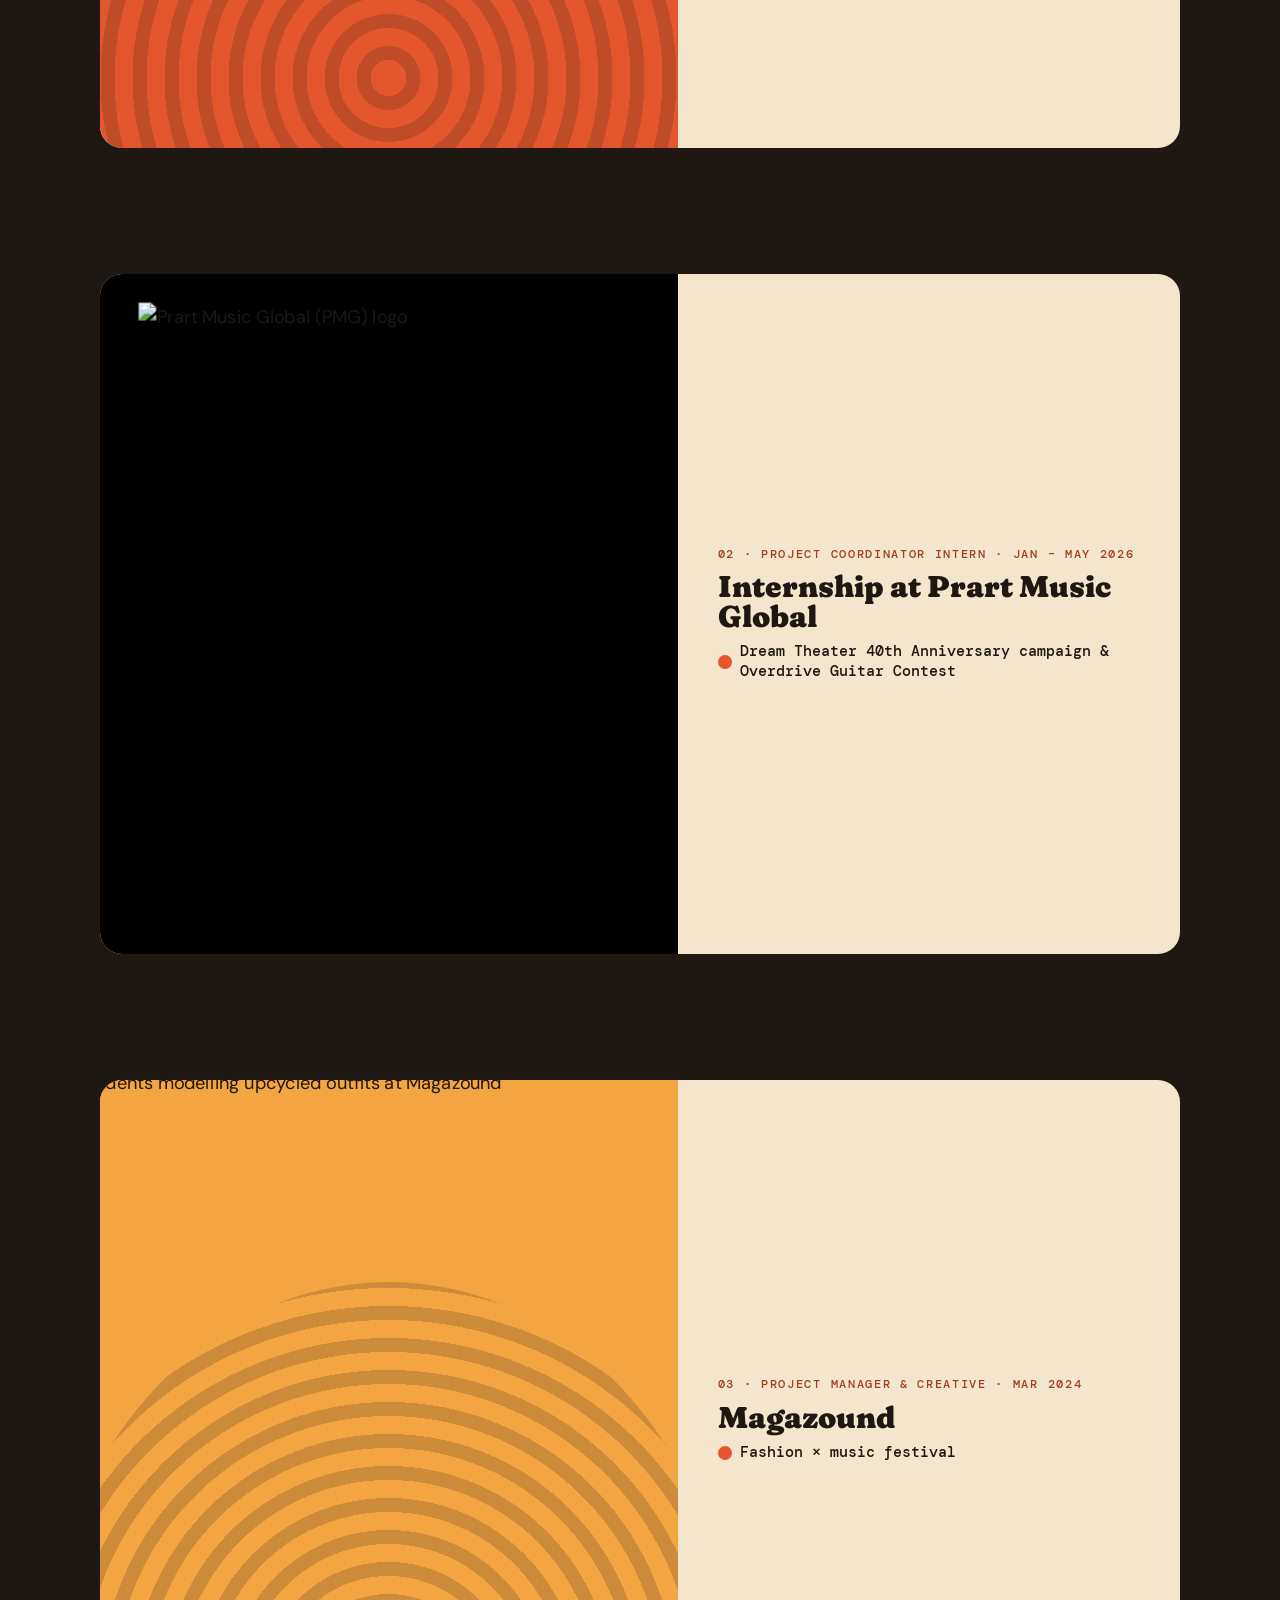
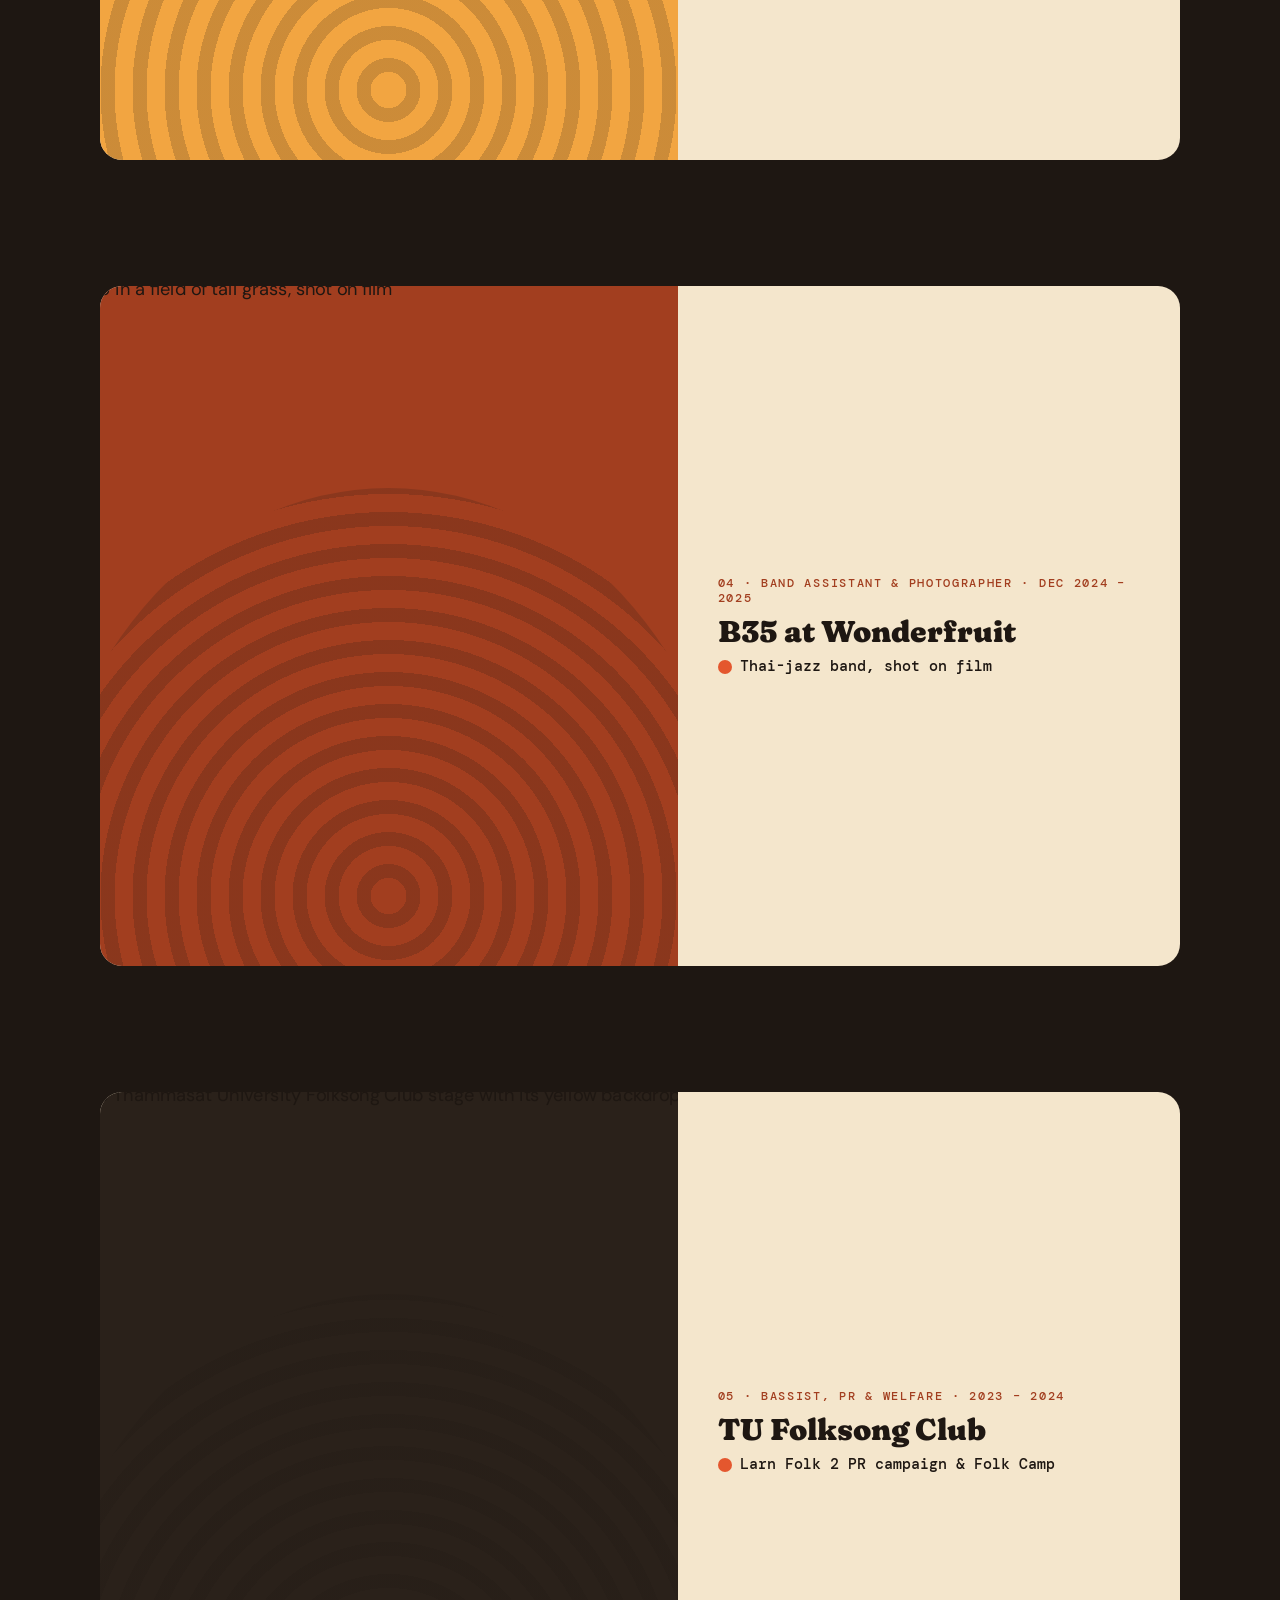
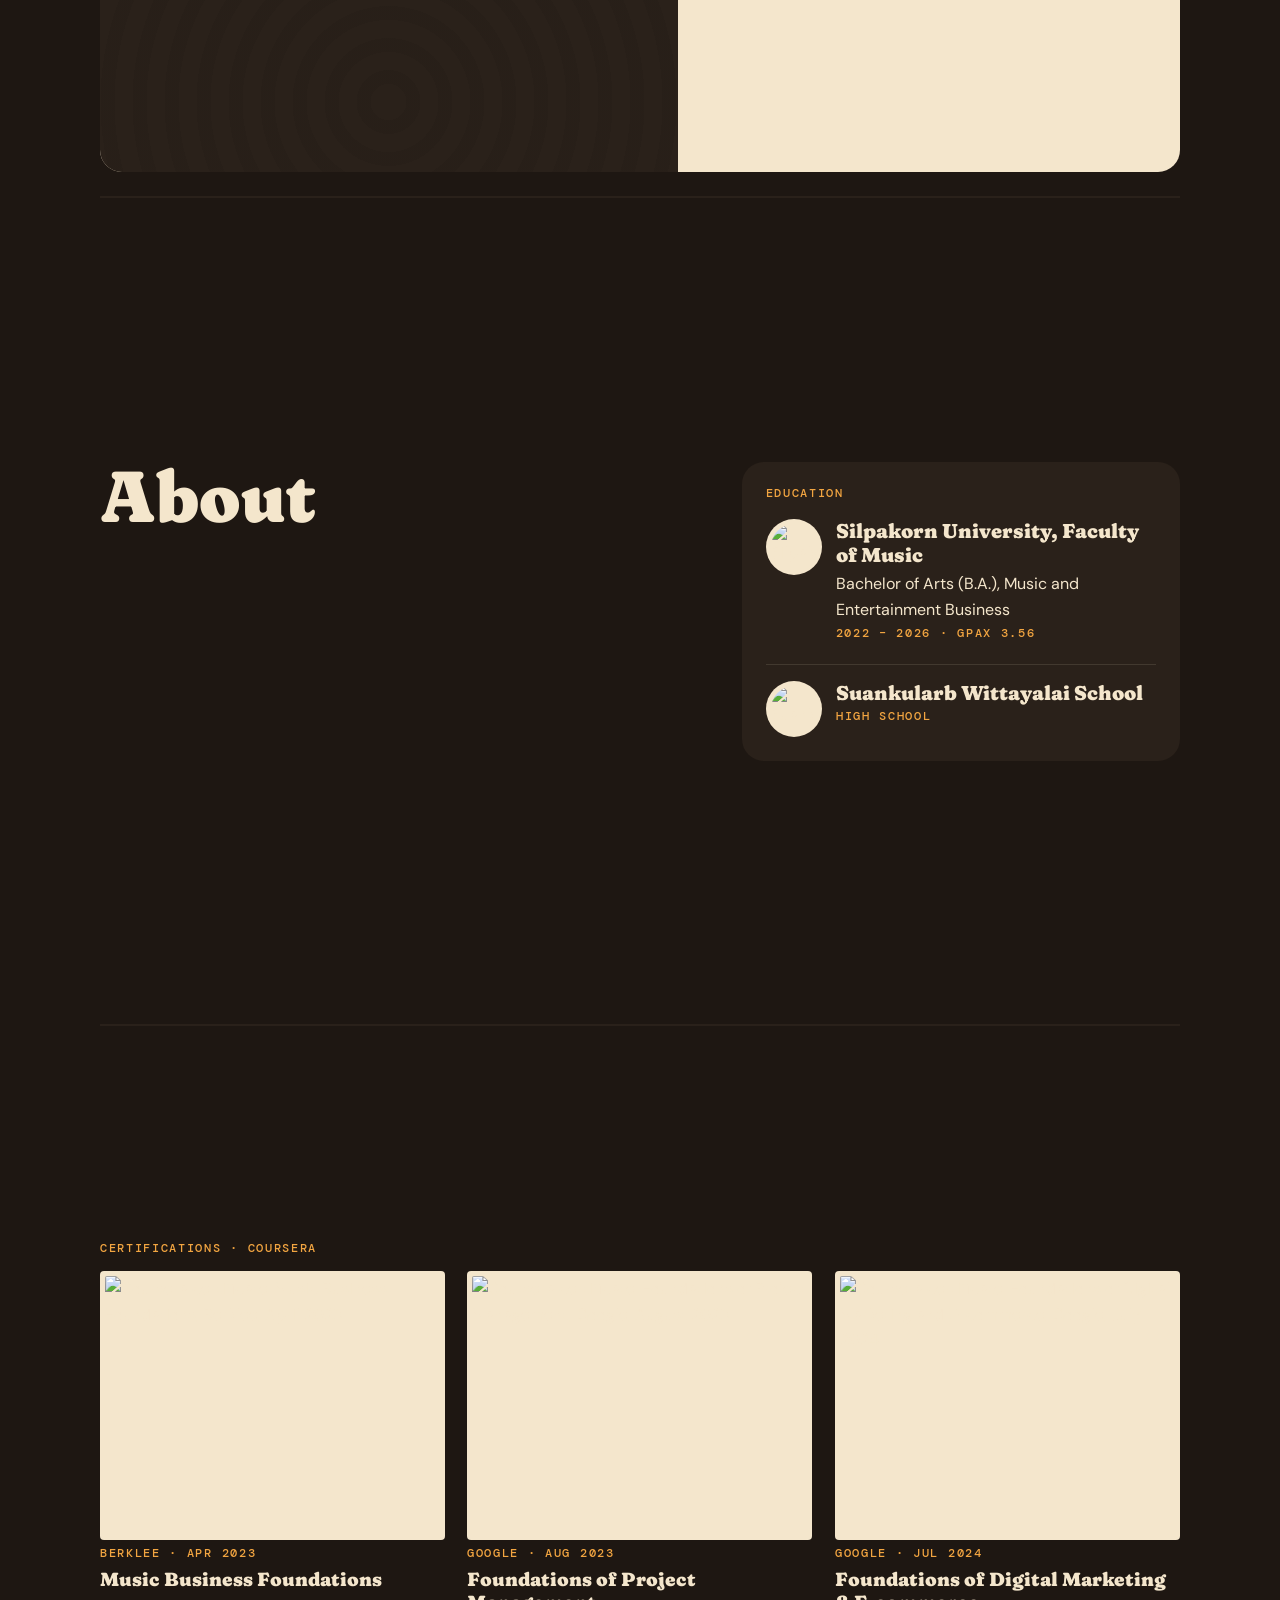
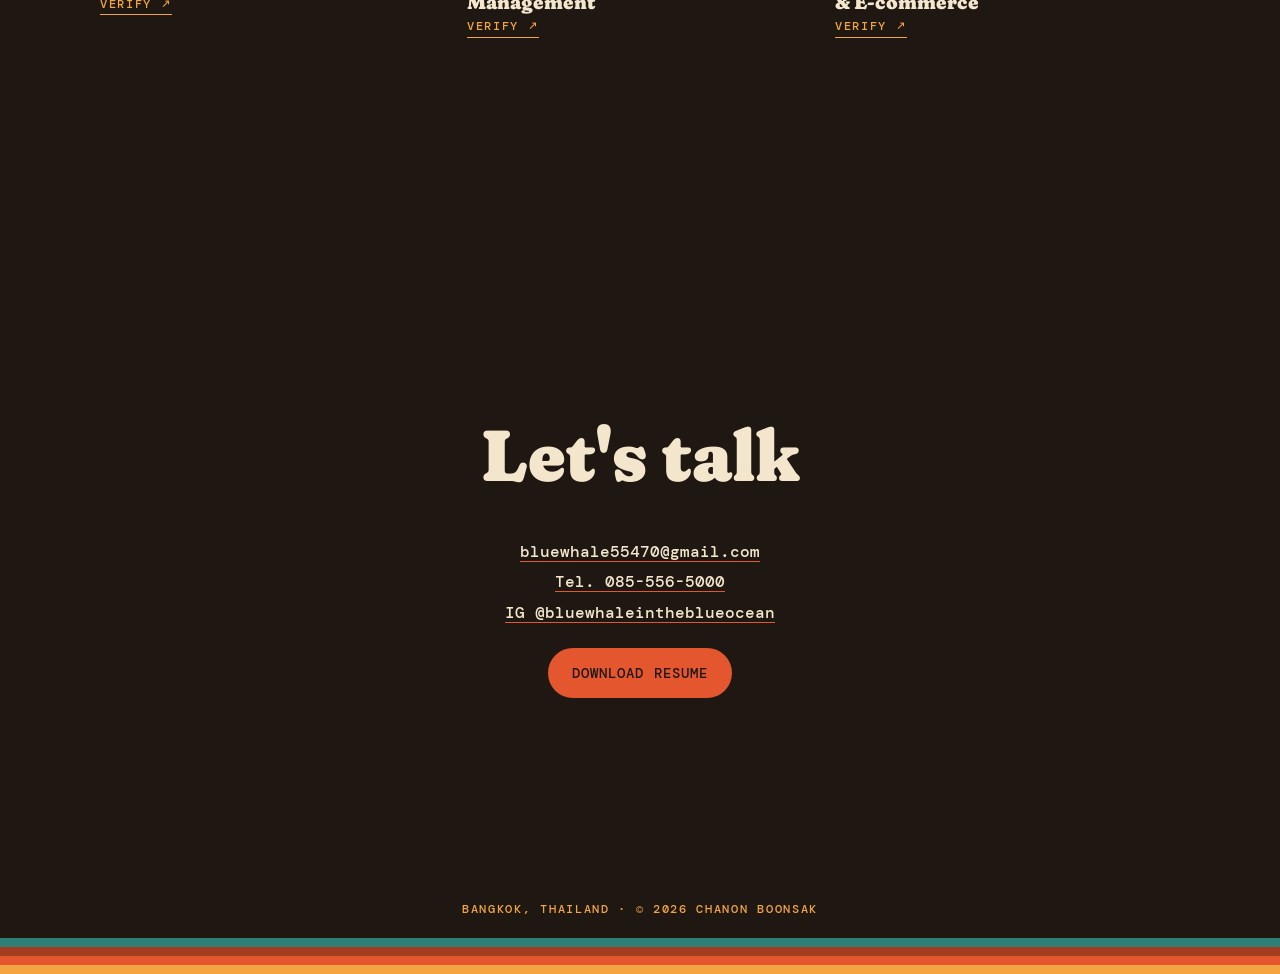
==== commit 2b663bda: "Experiment: reveals never hide content (visible by default, animation on top) Co-Authored-By: Claude" ====
--- a/index.html
+++ b/index.html
@@ -18,7 +18,7 @@
   <link rel="preconnect" href="https://fonts.googleapis.com">
   <link rel="preconnect" href="https://fonts.gstatic.com" crossorigin>
   <link href="https://fonts.googleapis.com/css2?family=Fraunces:opsz,wght,SOFT,WONK@9..144,500..900,100,1&family=DM+Mono:wght@400;500&family=DM+Sans:opsz,wght@9..40,400..600&family=Anuphan:wght@400..600&family=Chonburi&display=swap" rel="stylesheet">
-  <link rel="stylesheet" href="css/styles.css?v=57">
+  <link rel="stylesheet" href="css/styles.css?v=58">
   <script>try{if(localStorage.getItem('lang')==='th'){document.documentElement.lang='th';document.documentElement.classList.add('i18n-pending')}}catch(e){}</script>
 </head>
 <body>
@@ -189,6 +189,6 @@
 
   <script src="js/main.js?v=6"></script>
   <script src="js/i18n.js?v=13"></script>
-  <script src="js/motion.js?v=3"></script>
+  <script src="js/motion.js?v=4"></script>
 </body>
 </html>
--- a/css/styles.css
+++ b/css/styles.css
@@ -1275,3 +1275,16 @@
 .motion .rv { translate: 0 36px; scale: .985; }
 .motion .rv.rv-in { transition: opacity .35s ease, translate .6s cubic-bezier(.16, .84, .24, 1), scale .6s cubic-bezier(.16, .84, .24, 1); transition-delay: calc(var(--rv-i, 0) * 50ms); }
 .motion .card.rv { opacity: 1; translate: 0 50px; scale: .97; }
+
+/* ==== reveal v3: content is ALWAYS visible; the rise is a one-off animation on top ====
+   (an element waiting for its reveal is shown as normal, so a missed signal can never leave a blank screen) */
+.motion .rv, .motion .card.rv { opacity: 1; translate: none; scale: none; }
+.motion .rv.rv-in { transition: none; animation: rv-rise .65s cubic-bezier(.16, .84, .24, 1) both; animation-delay: calc(var(--rv-i, 0) * 50ms); }
+.motion .card.rv.rv-in { animation-name: rv-rise-card; }
+@keyframes rv-rise { from { opacity: 0; translate: 0 32px; scale: .985; } to { opacity: 1; translate: 0 0; scale: 1; } }
+@keyframes rv-rise-card { from { translate: 0 44px; scale: .97; } to { translate: 0 0; scale: 1; } }
+.motion .views.rv .views__bar, .motion .meter.rv .meter__in { width: var(--w, 87%) !important; }
+.motion .views.rv-in .views__bar { animation: bar-grow 1.1s cubic-bezier(.16, .84, .24, 1) .15s both; }
+.motion .meter.rv-in .meter__in { animation: bar-grow 1.1s cubic-bezier(.16, .84, .24, 1) .15s both; }
+@keyframes bar-grow { from { width: 0; } }
+@media (prefers-reduced-motion: reduce) { .motion .rv-in { animation: none !important; } }
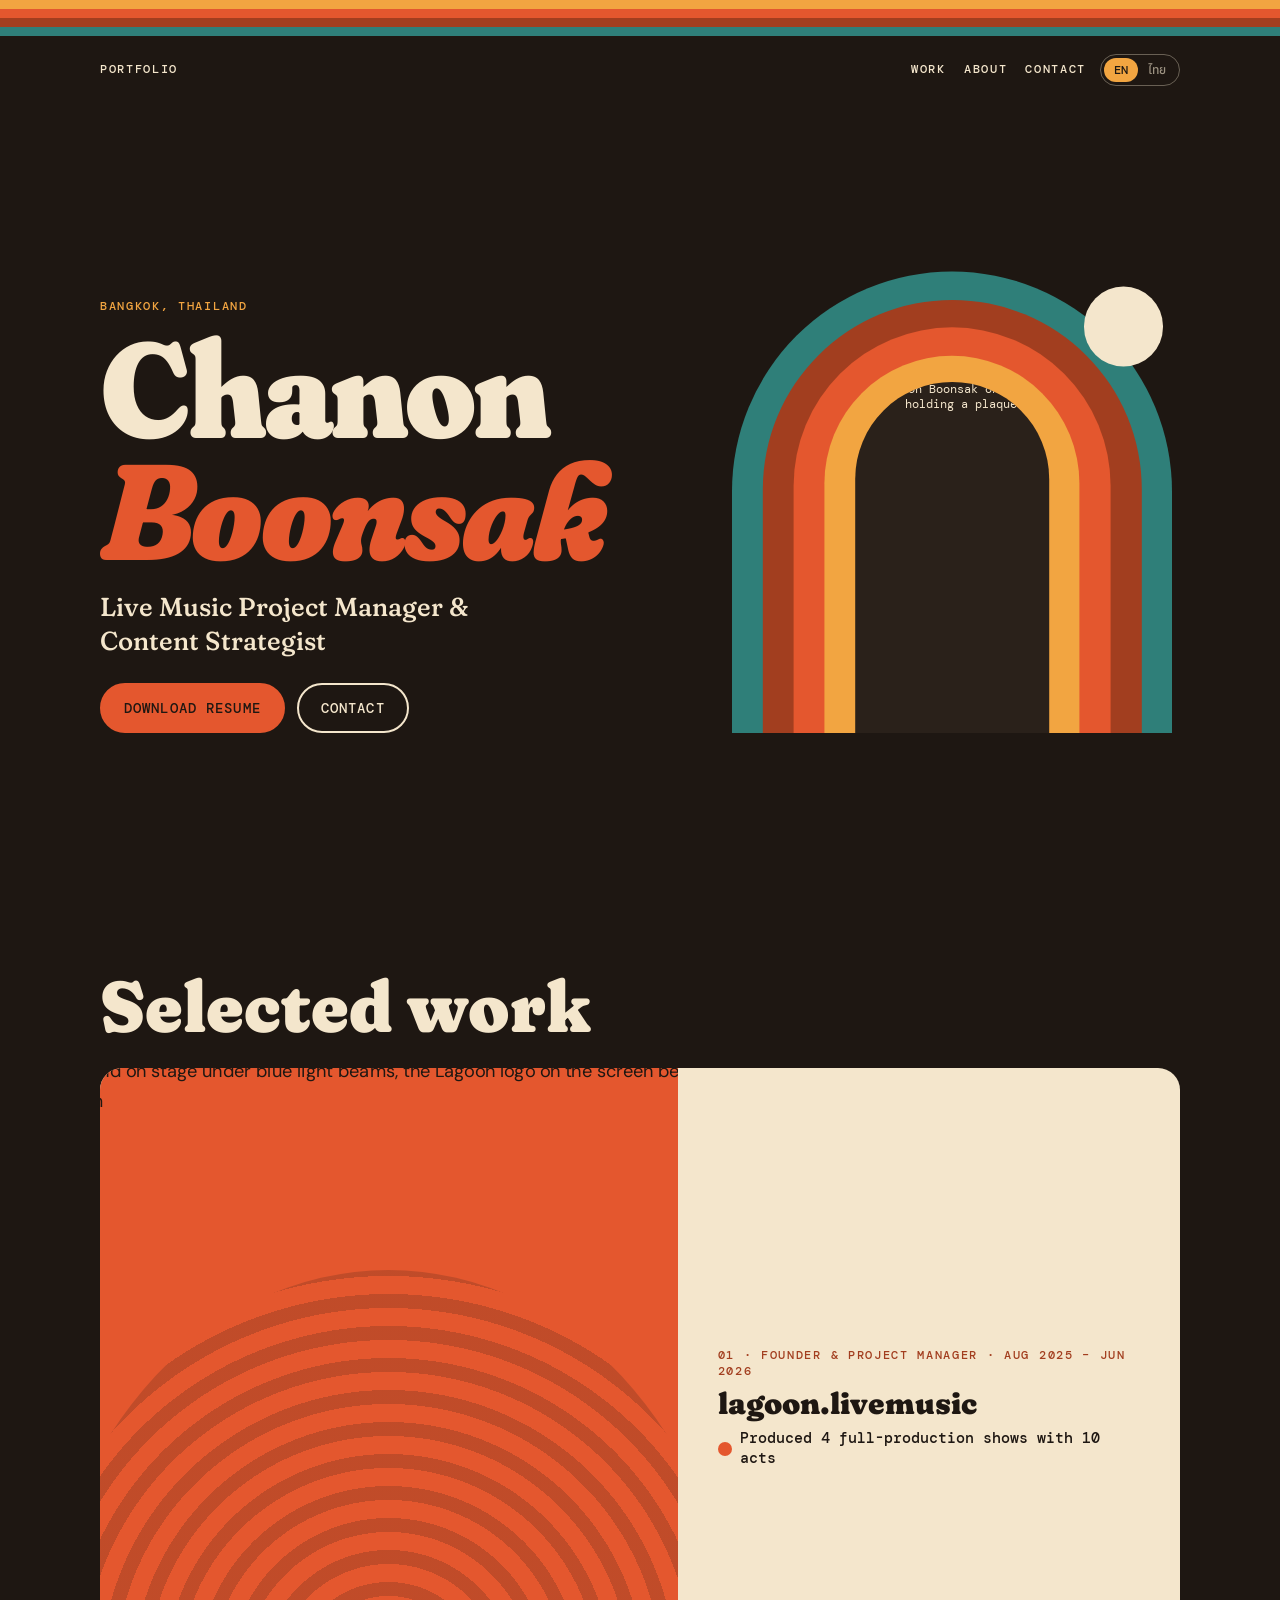
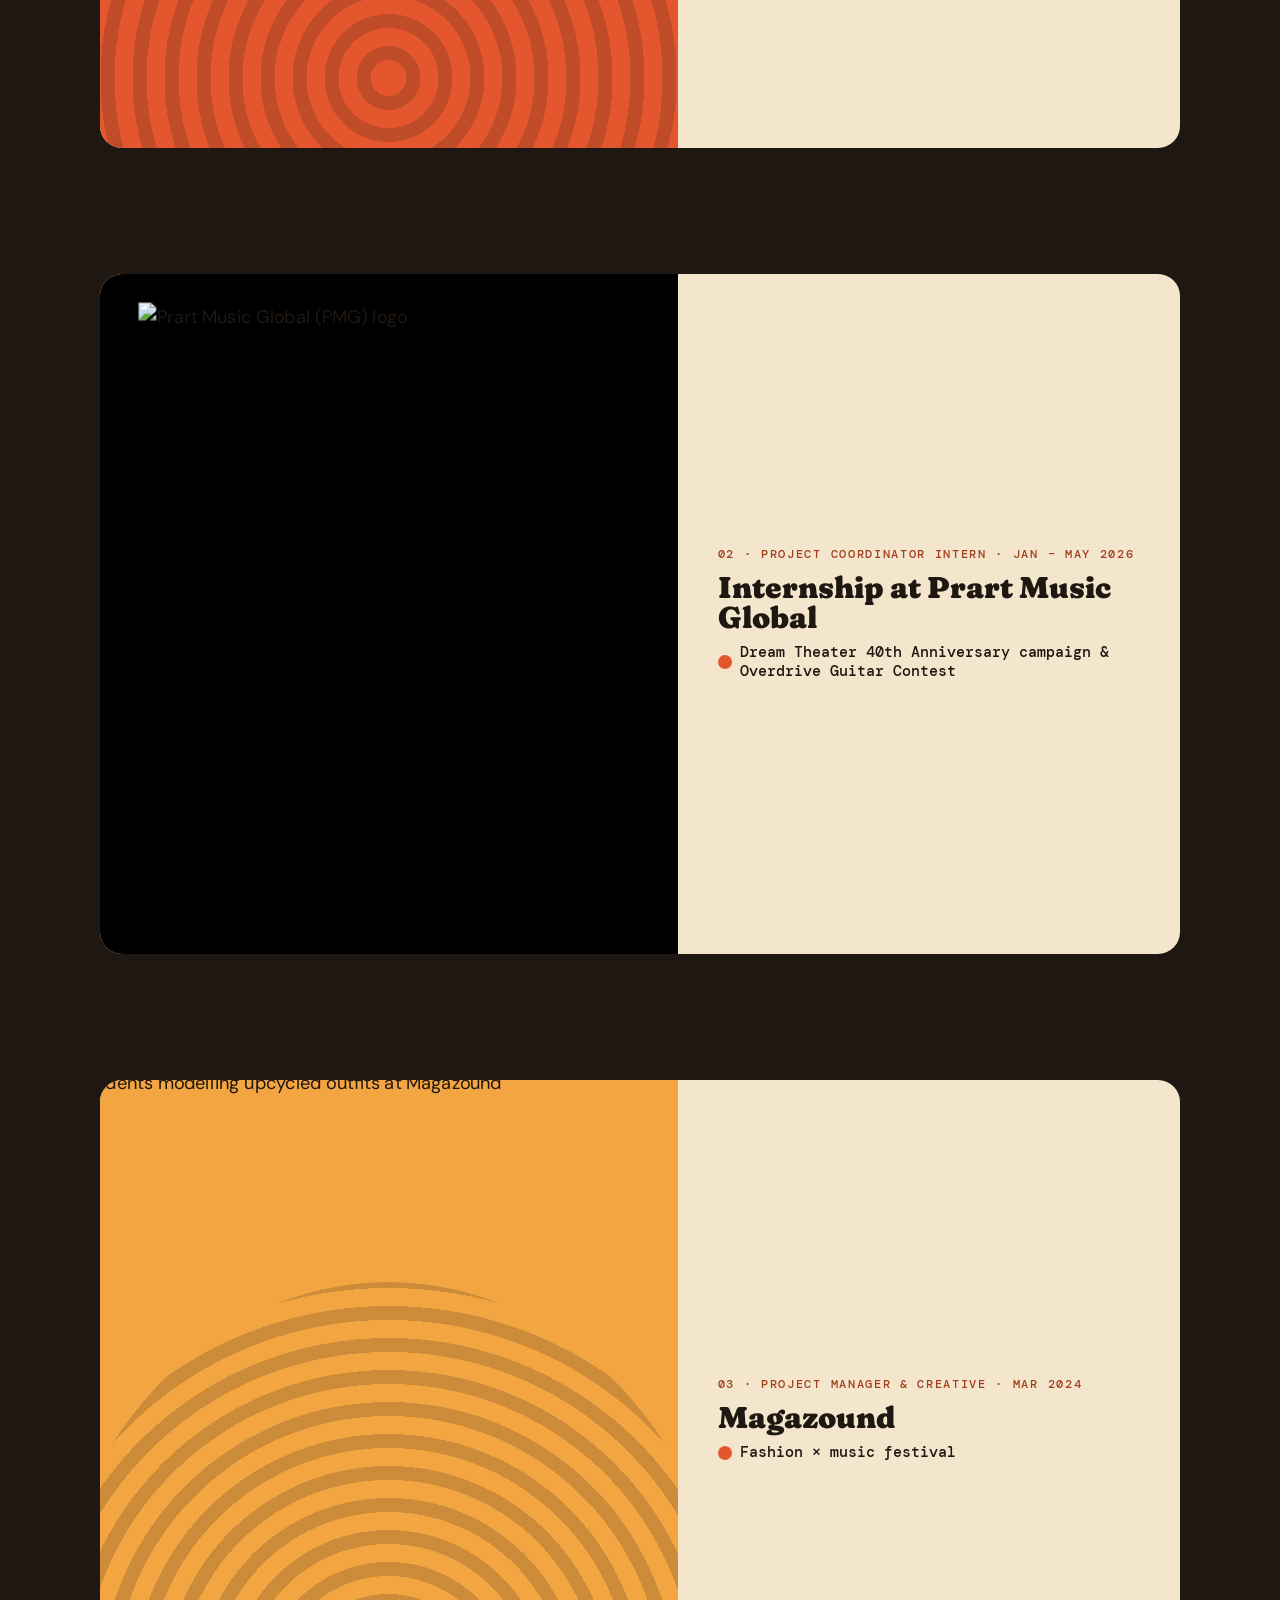
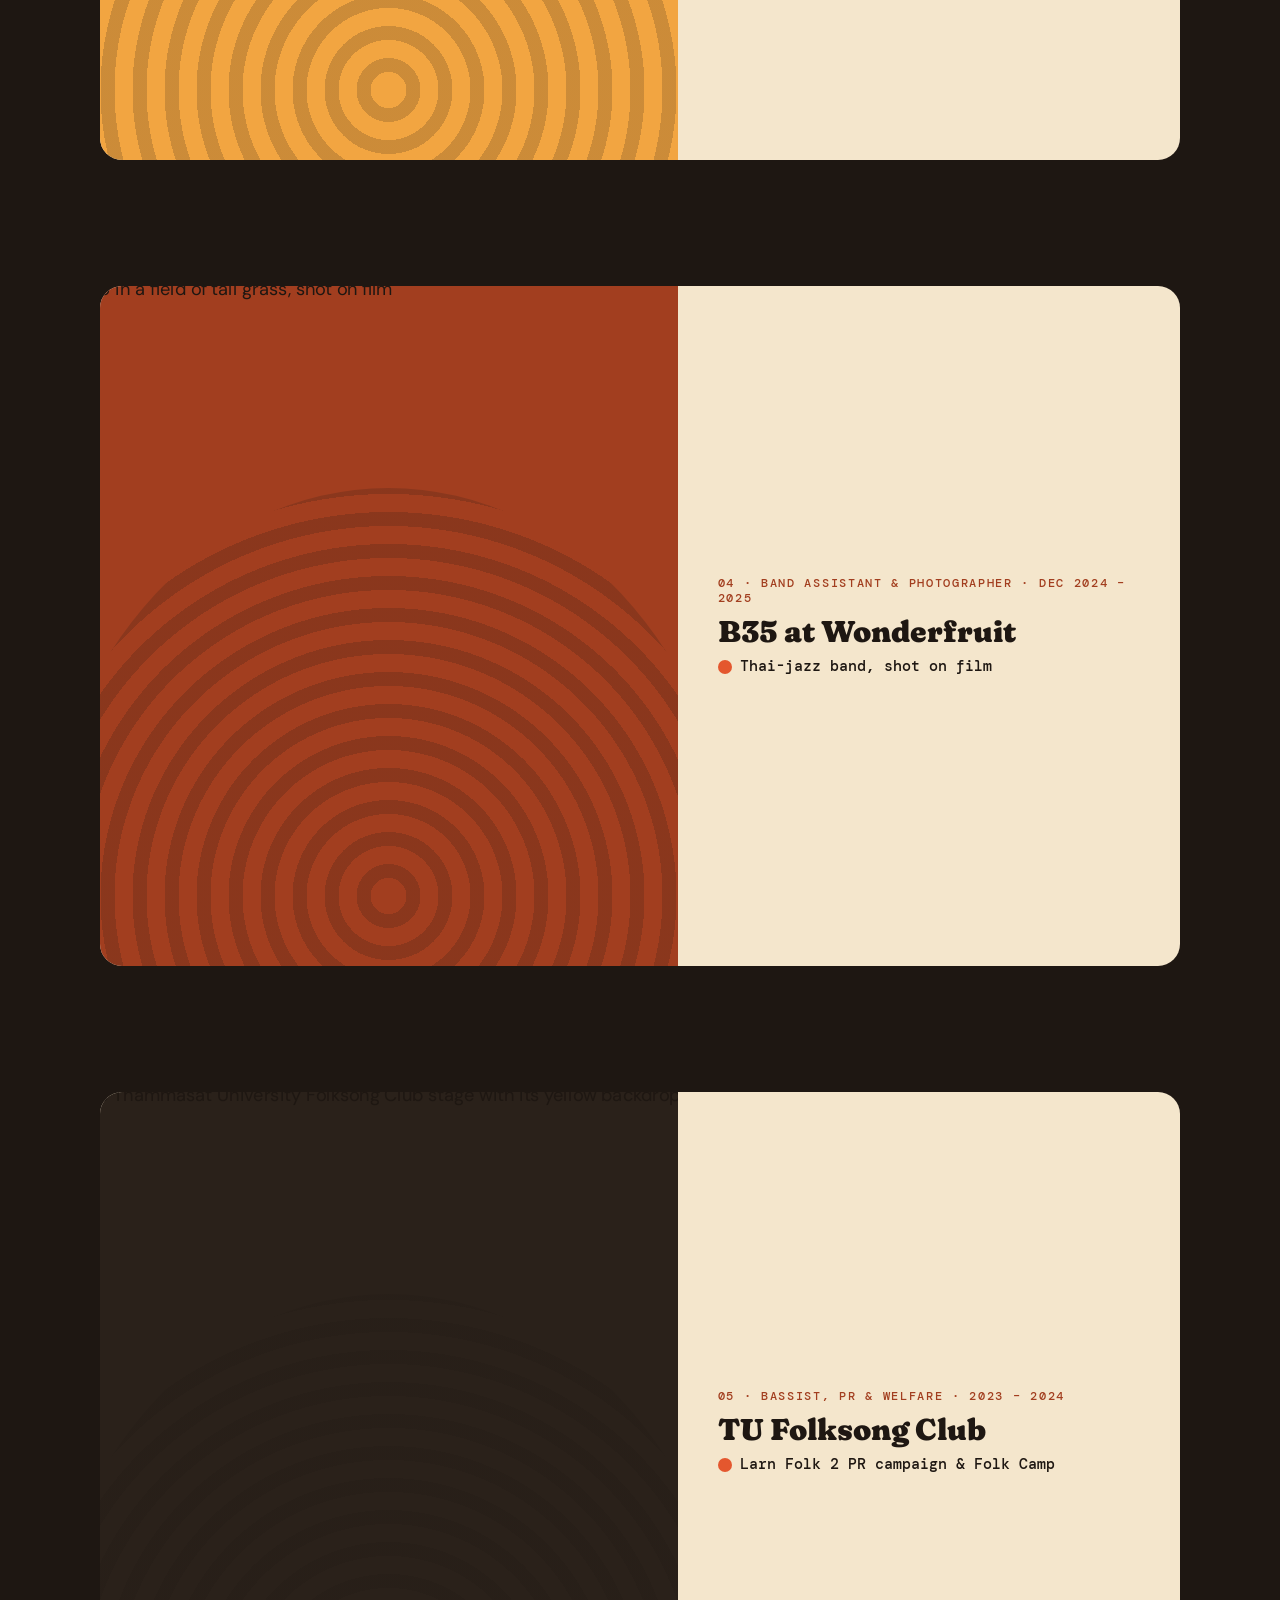
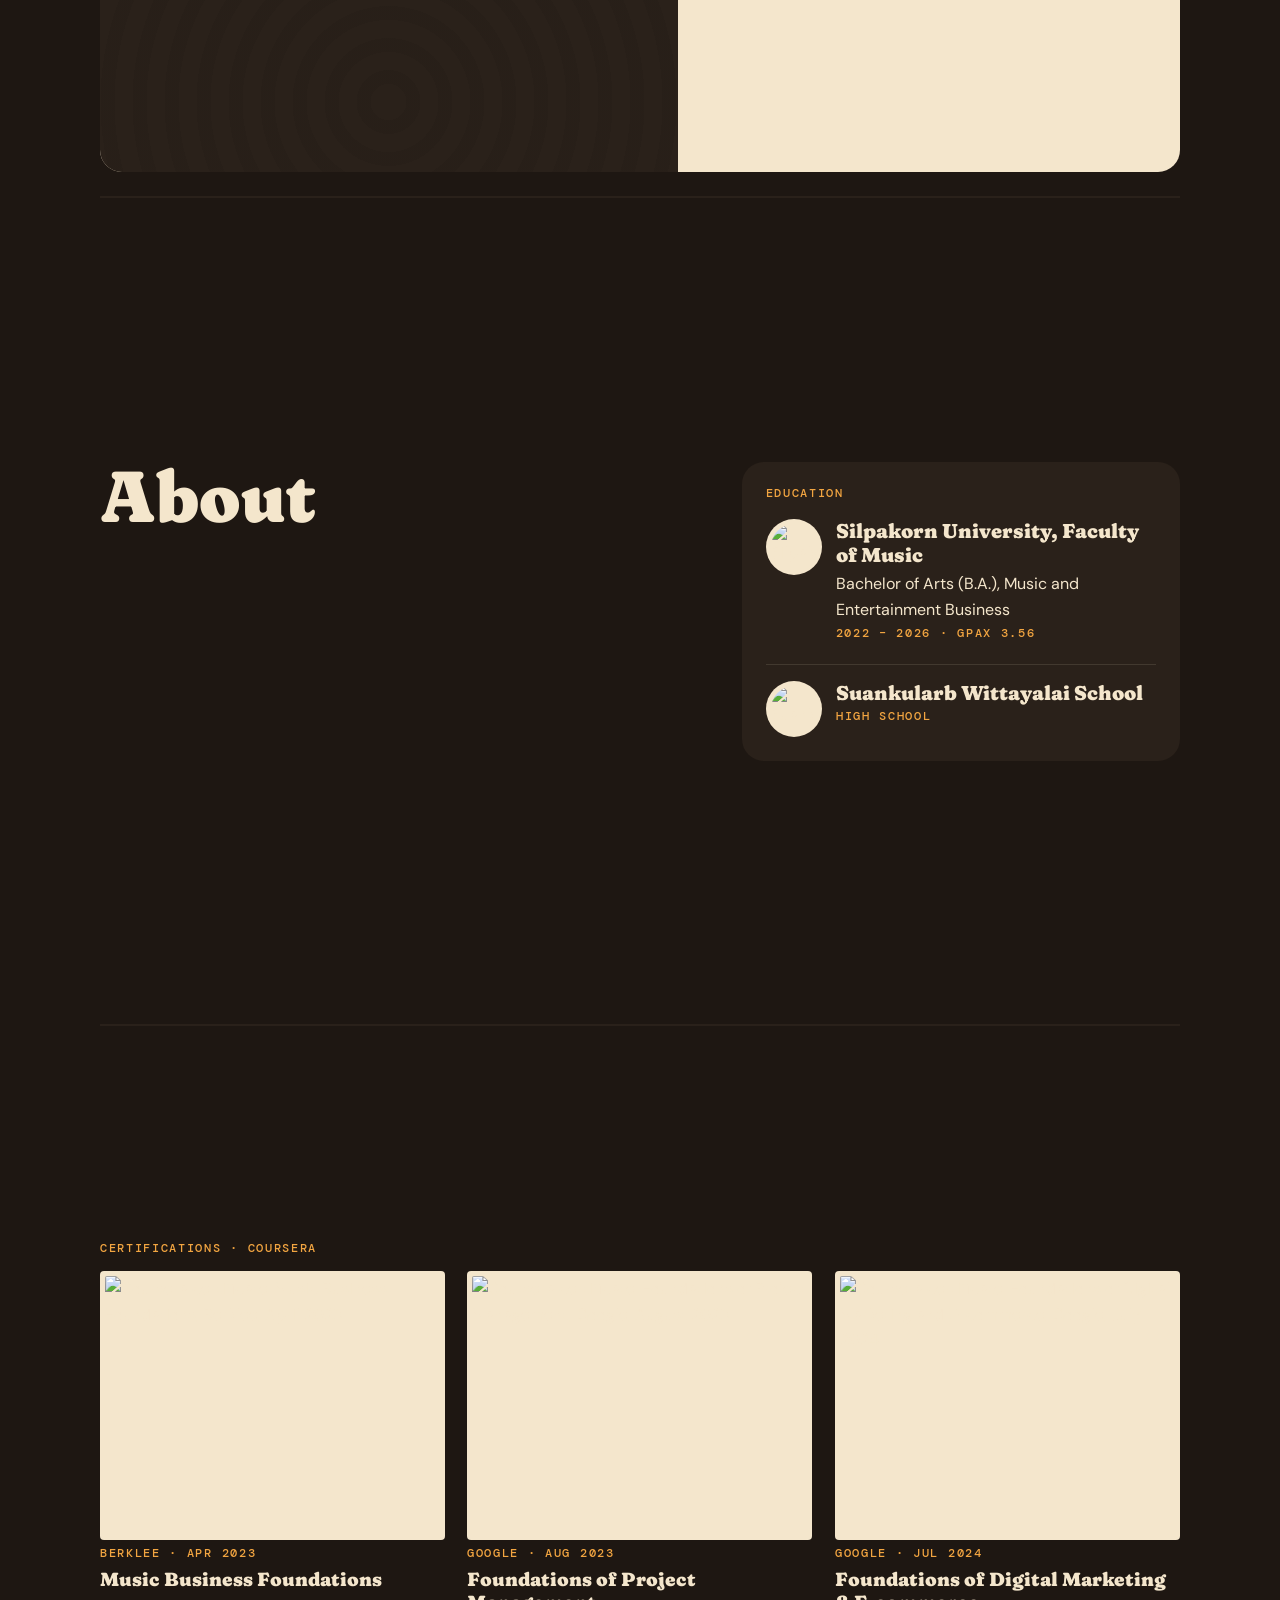
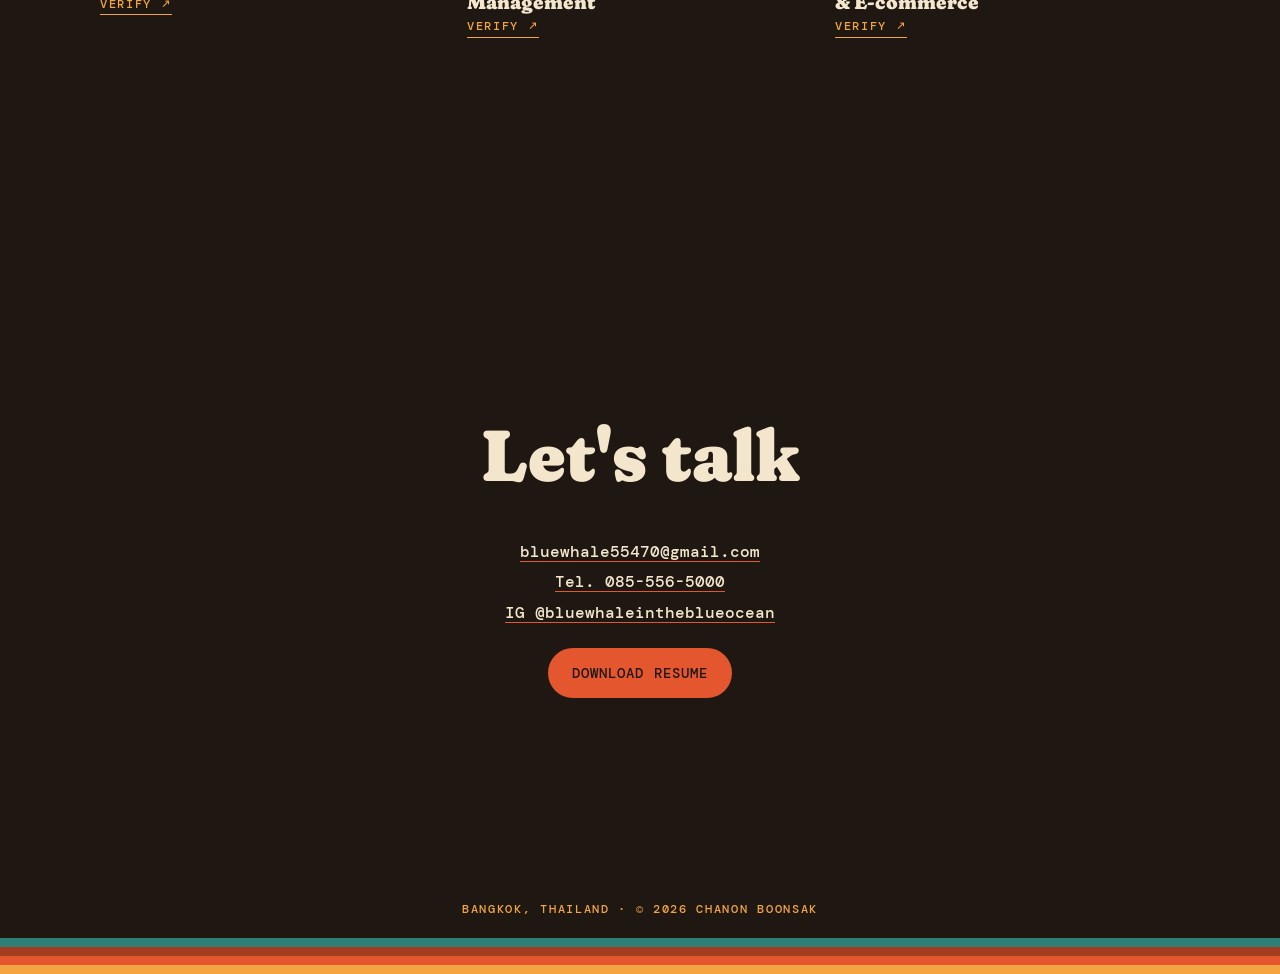
==== commit 1ef851e2: "Header: plain full-width background instead of giant clipped shadow (Safari blank-screen bug) Co-Aut" ====
--- a/index.html
+++ b/index.html
@@ -18,7 +18,7 @@
   <link rel="preconnect" href="https://fonts.googleapis.com">
   <link rel="preconnect" href="https://fonts.gstatic.com" crossorigin>
   <link href="https://fonts.googleapis.com/css2?family=Fraunces:opsz,wght,SOFT,WONK@9..144,500..900,100,1&family=DM+Mono:wght@400;500&family=DM+Sans:opsz,wght@9..40,400..600&family=Anuphan:wght@400..600&family=Chonburi&display=swap" rel="stylesheet">
-  <link rel="stylesheet" href="css/styles.css?v=58">
+  <link rel="stylesheet" href="css/styles.css?v=59">
   <script>try{if(localStorage.getItem('lang')==='th'){document.documentElement.lang='th';document.documentElement.classList.add('i18n-pending')}}catch(e){}</script>
 </head>
 <body>
--- a/css/styles.css
+++ b/css/styles.css
@@ -1102,7 +1102,9 @@
 .motion .night::before { translate: 0 calc(var(--p) * 80px); }
 
 /* ---- header always on top ---- */
-.bar { position: sticky; top: 0; z-index: 60; background: var(--night); box-shadow: 0 0 0 100vmax var(--night); clip-path: inset(0 -100vmax); }
+.bar { position: sticky; top: 0; z-index: 60; background: var(--night); }
+/* full-width header background without a giant shadow (Safari can drop the clip on stuck elements and the shadow then covers the page) */
+.bar::before { content: ""; position: absolute; z-index: -1; top: 0; bottom: 0; left: calc(50% - 50vw); right: calc(50% - 50vw); background: var(--night); pointer-events: none; }
 html { scroll-padding-top: 72px; }
 @media (max-width: 600px) { html { scroll-padding-top: 104px; } }
 
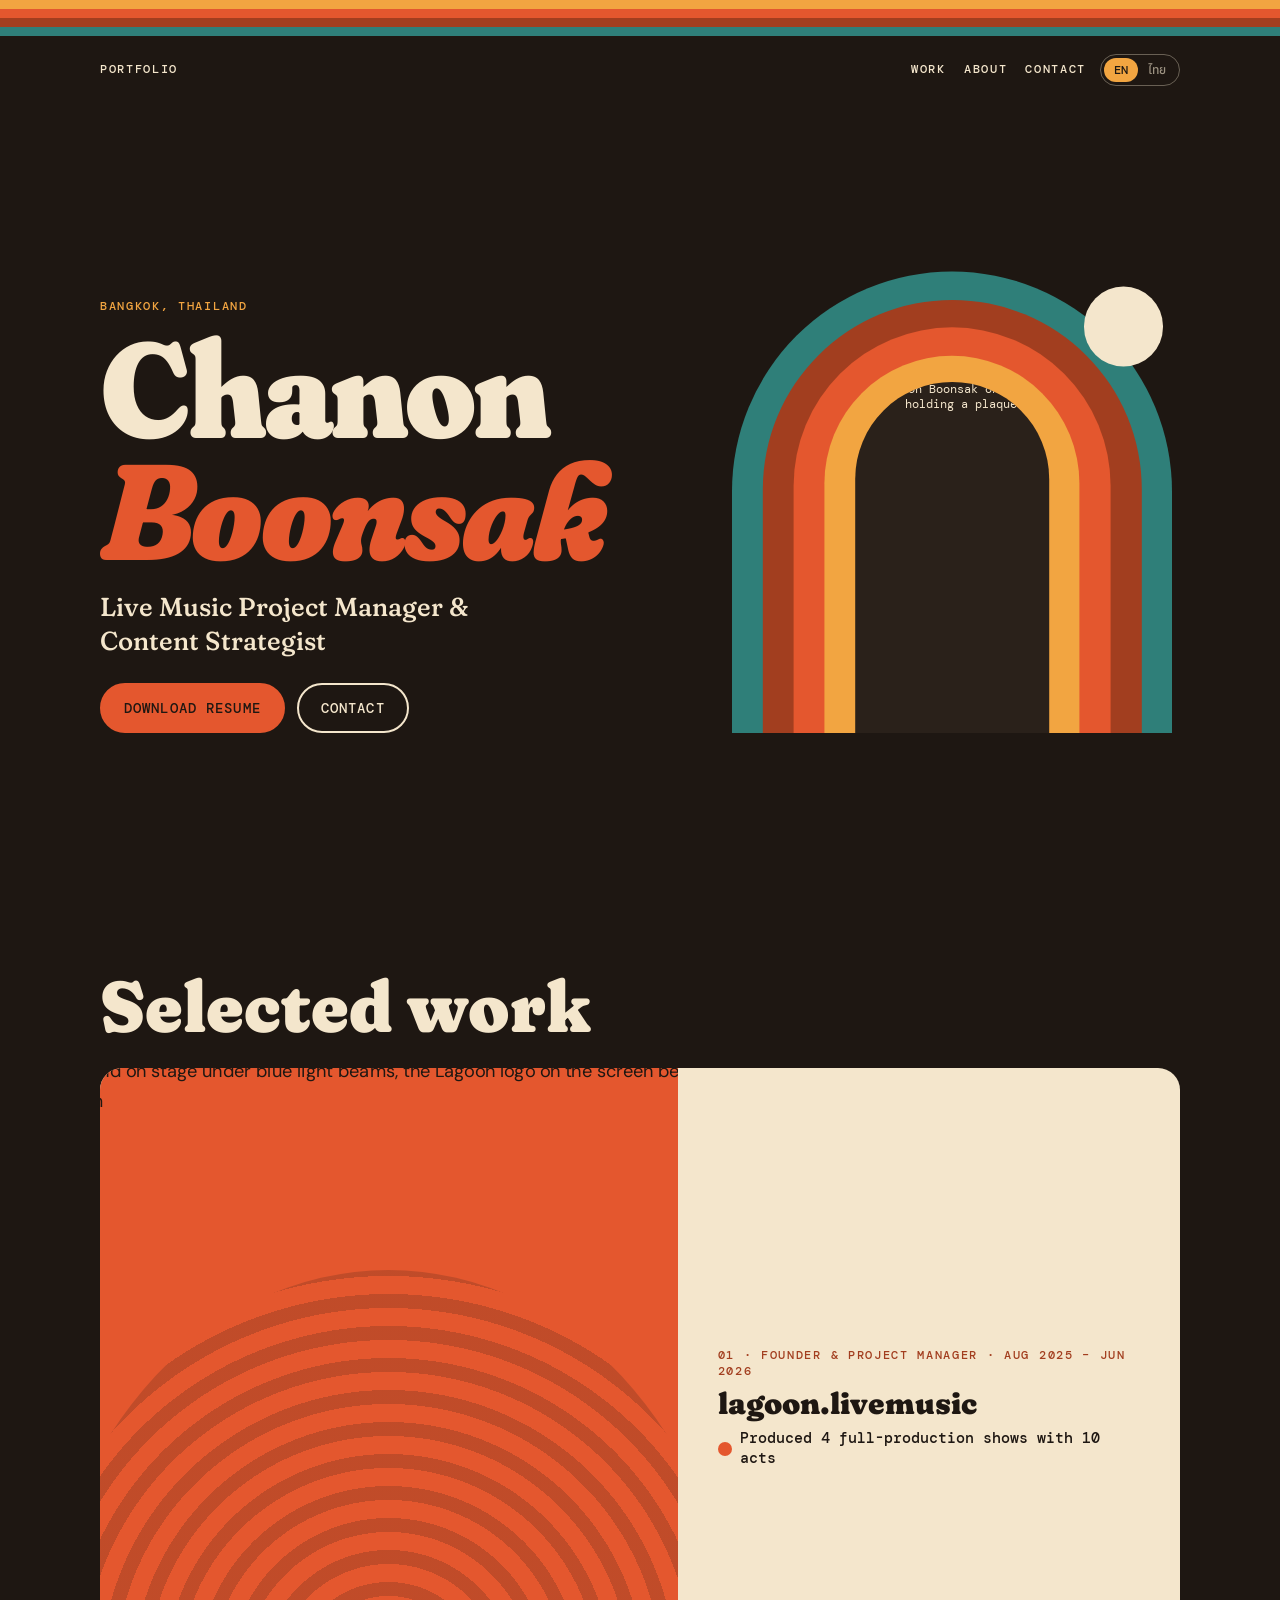
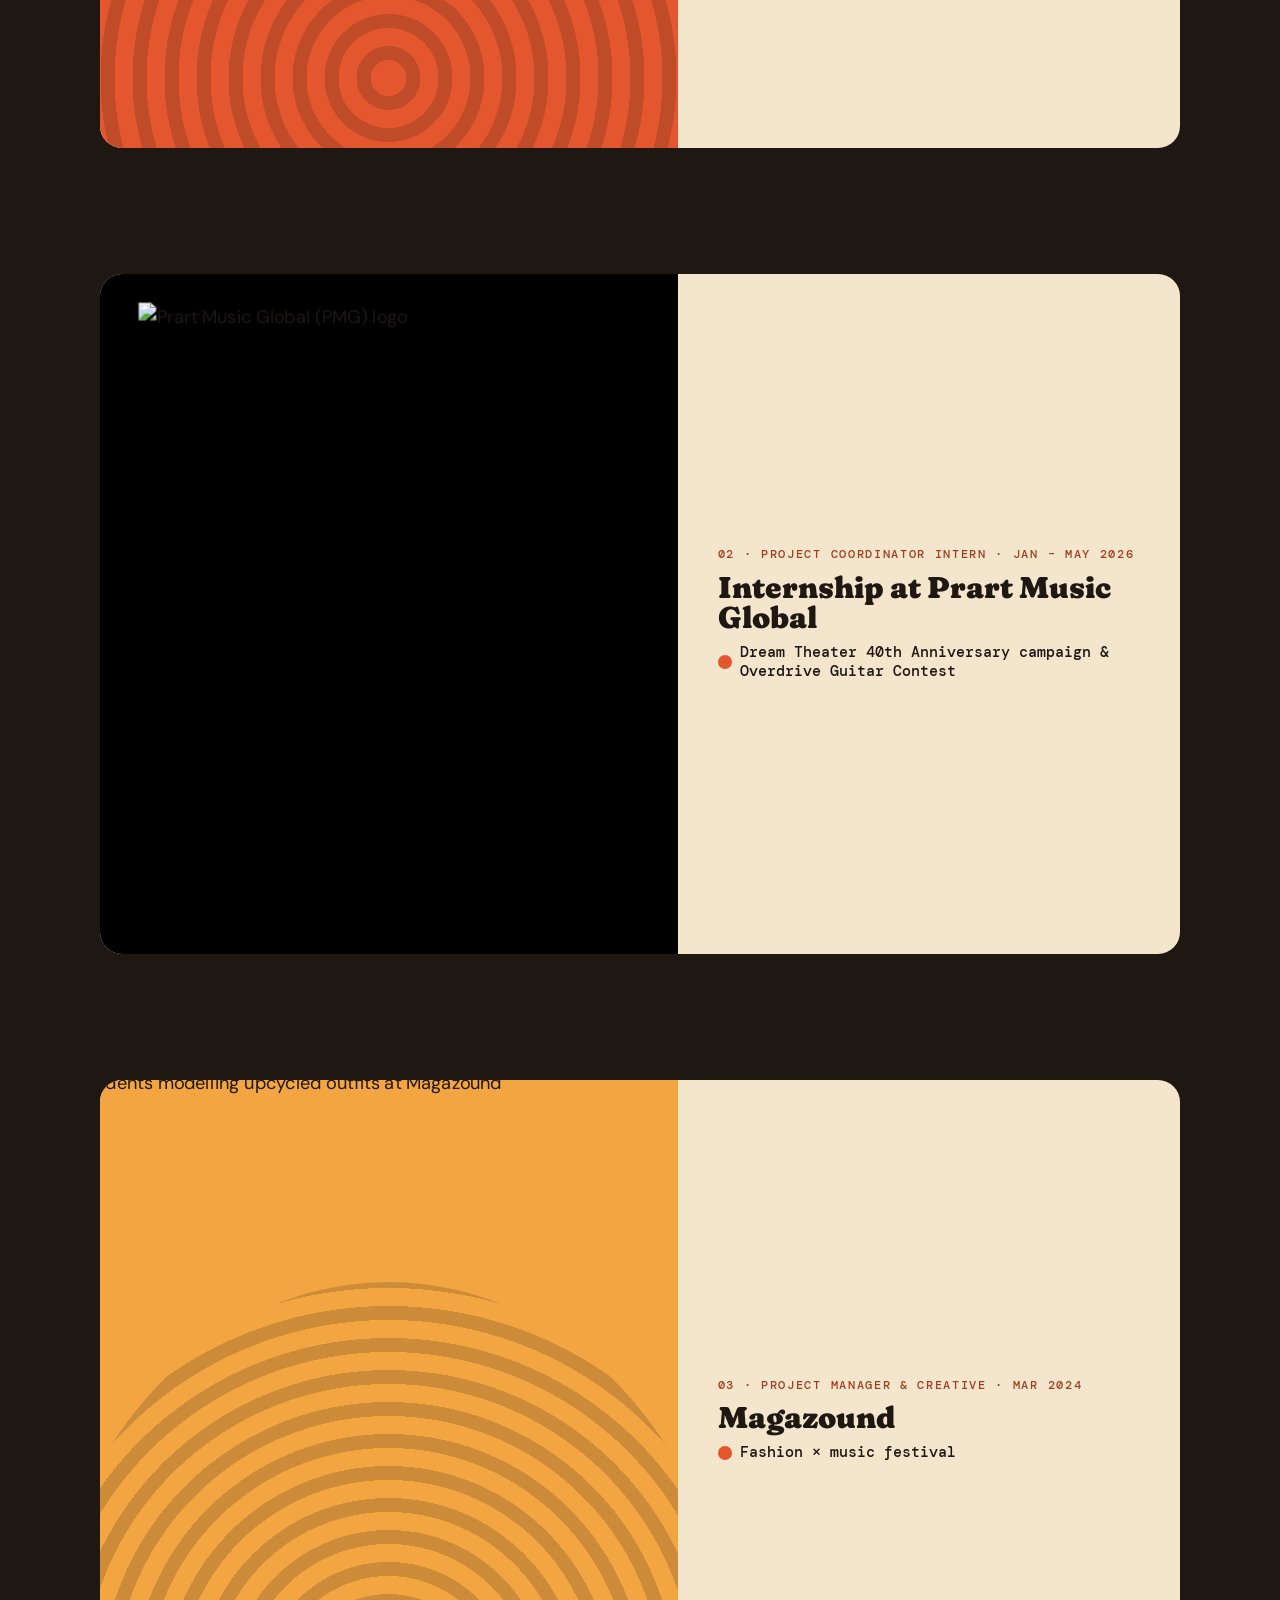
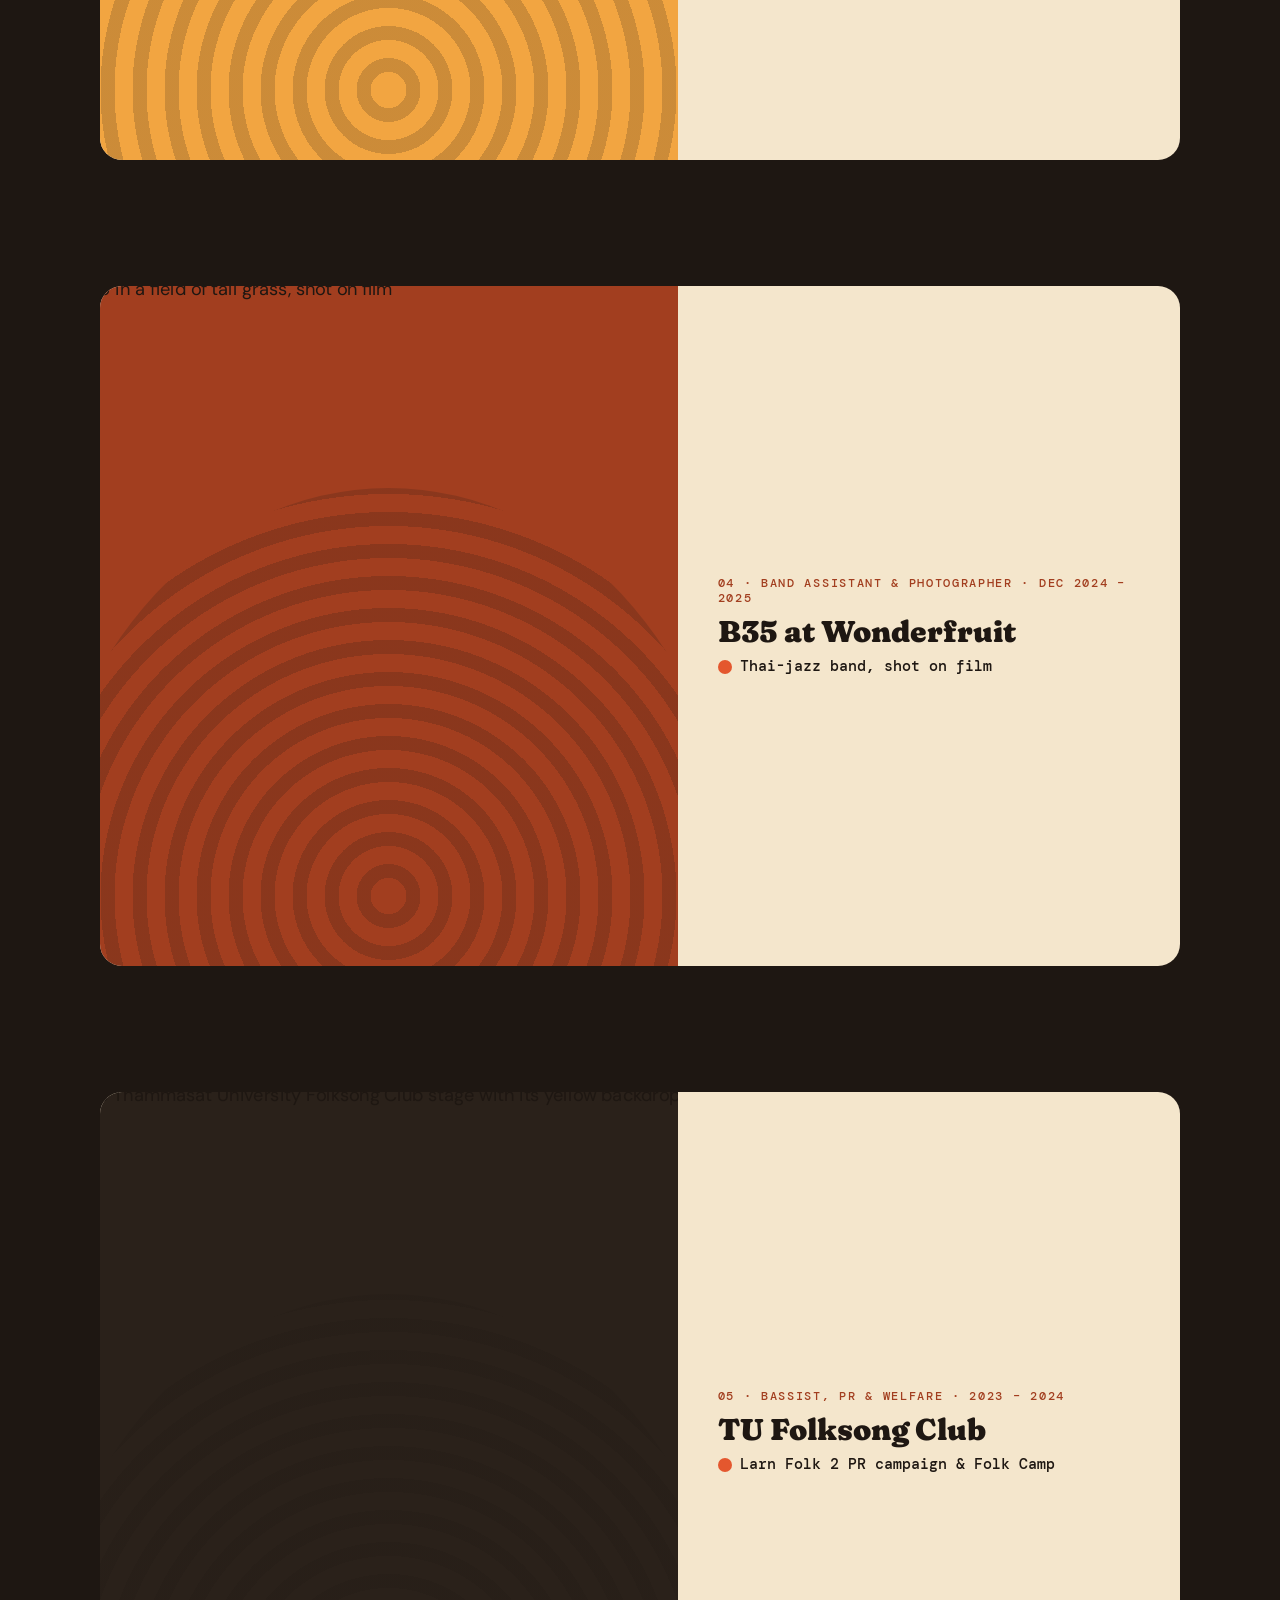
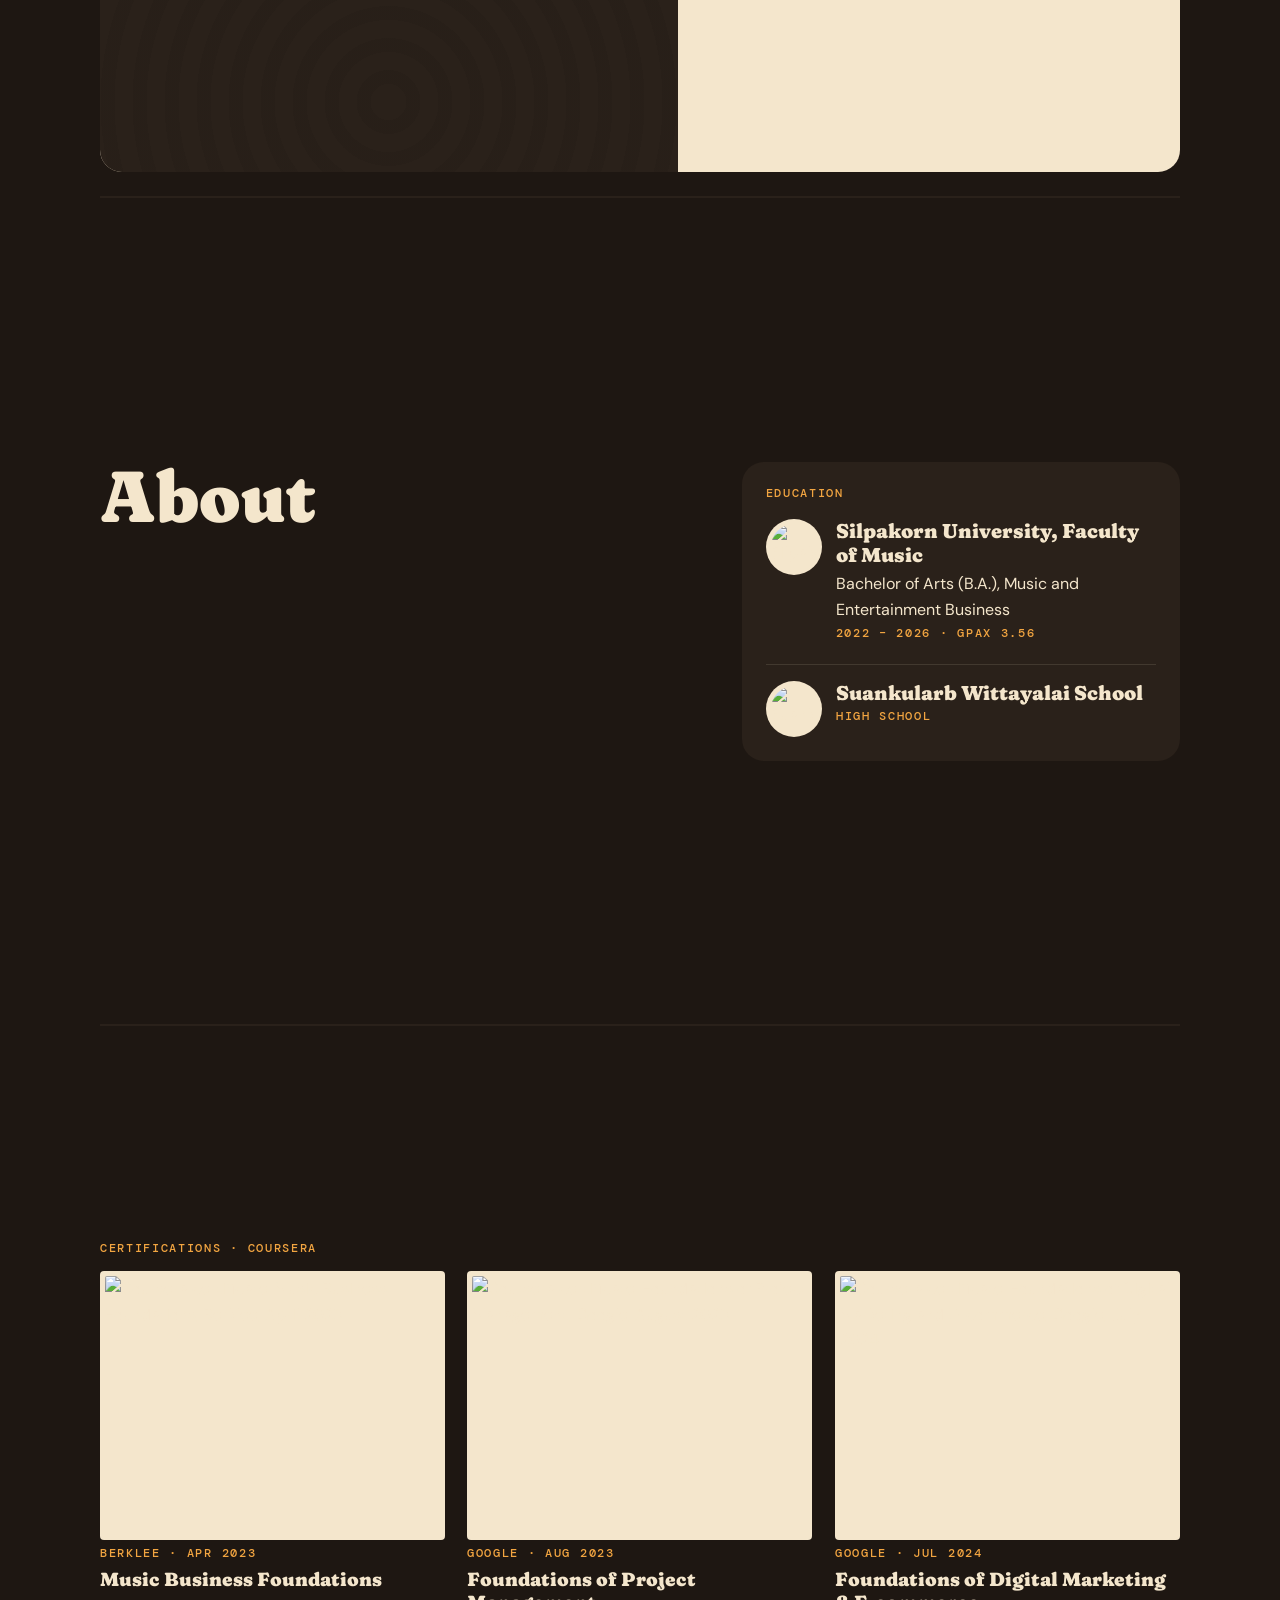
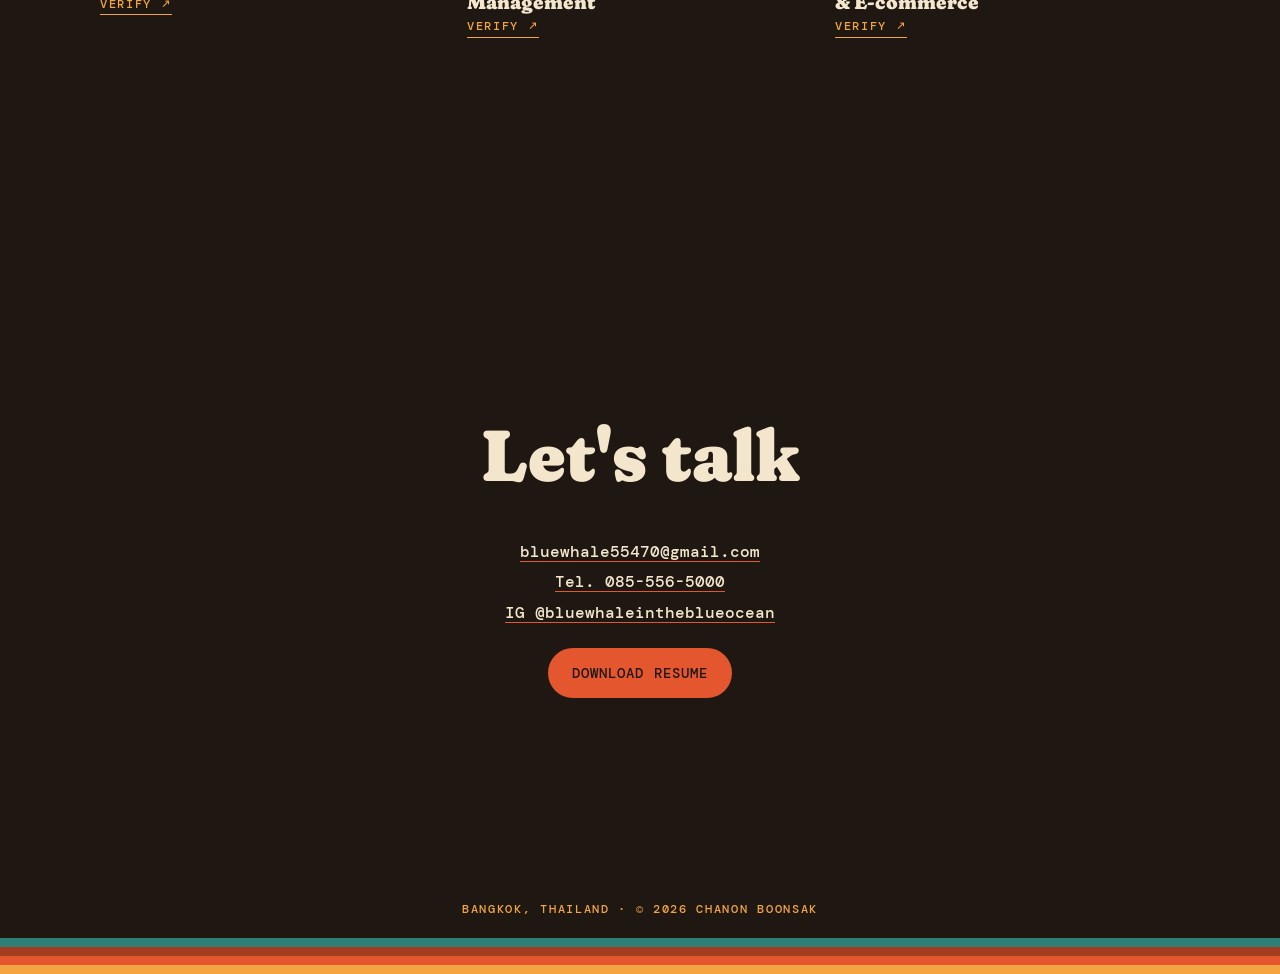
==== commit 692f2c44: "Motion preview: untrack mockups, noindex (preview site only) Co-Authored-By: Claude Opus 5.5 <norepl" ====
--- a/index.html
+++ b/index.html
@@ -4,6 +4,7 @@
   <meta charset="utf-8">
   <meta name="viewport" content="width=device-width, initial-scale=1">
   <title data-i18n="home.title">Chanon Boonsak (Bluewhale) — Portfolio</title>
+  <meta name="robots" content="noindex">
   <meta name="description" content="Bangkok-based live music project manager and content strategist. Founder of lagoon.livemusic, content for Dream Theater's 40th Anniversary show at Prart Music Global, and more.">
   <meta property="og:type" content="website">
   <meta property="og:site_name" content="Chanon Boonsak · Portfolio">
